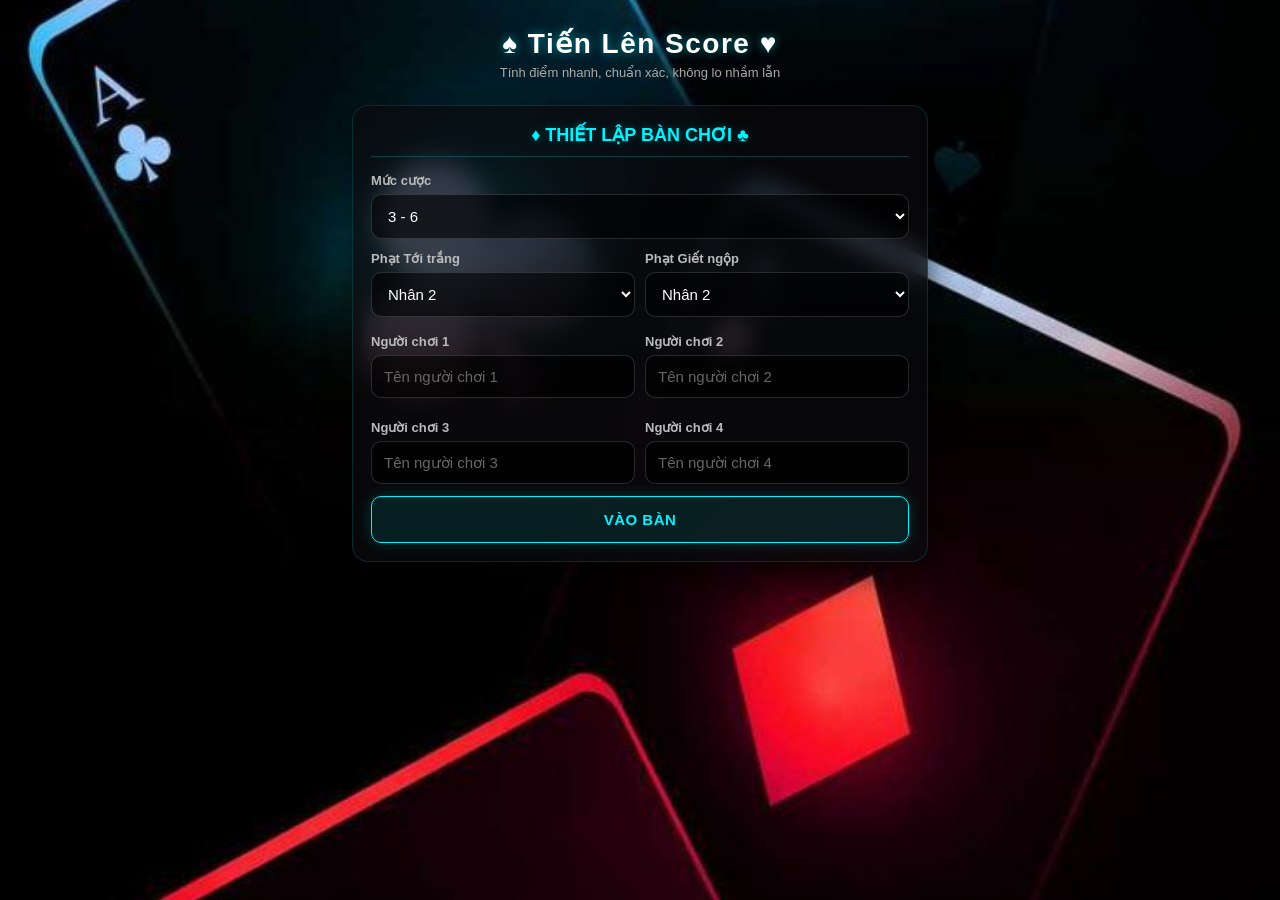
==== index.html @ 42136b69 "big update" ====
<!DOCTYPE html>
<html lang="vi">
<head>
    <meta charset="UTF-8">
    <meta name="viewport" content="width=device-width, initial-scale=1.0">
    <title>Tiến Lên Score</title>
    <link rel="stylesheet" href="style.css">
</head>
<body>

<main class="app">
    <header class="header">
        <h1>♠️ Tiến Lên Score ♥️</h1>
        <p>Tính điểm nhanh, chuẩn xác, không lo nhầm lẫn</p>
    </header>

    <section class="card" id="setupSection">
        <h2 class="card-title">♦️ Thiết lập bàn chơi ♣️</h2>

        <div class="form-group">
            <label>Mức cược</label>
            <select id="betSelect">
                <option value="3-6">3 - 6</option>
                <option value="4-8">4 - 8</option>
                <option value="5-10">5 - 10</option>
                <option value="10-20">10 - 20</option>
                <option value="20-40">20 - 40</option>
                <option value="custom">Tùy chỉnh</option>
            </select>
        </div>

        <div id="customBetBox" class="custom-bet-box hidden">
            <div class="form-group">
                <label>Điểm thấp</label>
                <input type="number" id="lowBetInput" placeholder="Ví dụ: 5">
            </div>
            <div class="form-group">
                <label>Điểm cao</label>
                <input type="number" id="highBetInput" placeholder="Ví dụ: 10">
            </div>
        </div>

        <div class="input-grid">
            <div class="form-group">
                <label>Phạt Tới trắng</label>
                <select id="toiTrangMultiplierSelect">
                    <option value="1">Nhân 1</option>
                    <option value="2" selected>Nhân 2</option>
                </select>
            </div>
            <div class="form-group">
                <label>Phạt Giết ngộp</label>
                <select id="gietMultiplierSelect">
                    <option value="1">Nhân 1</option>
                    <option value="2" selected>Nhân 2</option>
                </select>
            </div>
        </div>

        <div class="player-inputs">
            <div class="form-group">
                <label>Người chơi 1</label>
                <input type="text" id="player1" placeholder="Tên người chơi 1">
            </div>
            <div class="form-group">
                <label>Người chơi 2</label>
                <input type="text" id="player2" placeholder="Tên người chơi 2">
            </div>
            <div class="form-group">
                <label>Người chơi 3</label>
                <input type="text" id="player3" placeholder="Tên người chơi 3">
            </div>
            <div class="form-group">
                <label>Người chơi 4</label>
                <input type="text" id="player4" placeholder="Tên người chơi 4">
            </div>
        </div>

        <button id="startBtn" class="btn main-btn">Vào Bàn</button>
    </section>

    <section class="card hidden" id="scoreSection">
        <div class="score-title">
            <h2 class="card-title">Bảng Tổng Điểm</h2>
            <span id="currentBetText" class="bet-badge"></span>
        </div>

        <div id="scoreBoard" class="score-board"></div>
        
        <div class="total-score">
            Quỹ bàn (Check lỗi): <span id="totalScoreText">0</span>
        </div>

        <details class="extra-box">
            <summary>⚙️ Điều chỉnh điểm thủ công</summary>
            <div class="extra-content input-grid" style="align-items: end;">
                <div class="form-group">
                    <label>Người chơi</label>
                    <select id="manualPlayerSelect"></select>
                </div>
                <div class="form-group">
                    <label>Số điểm (vd: 5 hoặc -5)</label>
                    <input type="number" id="manualPointInput" placeholder="Nhập điểm">
                </div>
                <button id="manualAdjustBtn" class="btn warning-btn">Cập nhật</button>
            </div>
        </details>
    </section>

    <section class="card hidden" id="gameSection">
        <h2 class="card-title">Bàn hiện tại</h2>
        <p class="hint">Chọn kết quả cho từng người chơi:</p>

        <div id="rankArea" class="rank-area"></div>

        <details class="extra-box">
            <summary>🔥 Tùy chọn chặt chém</summary>

            <details class="mini-box">
                <summary>🗡️ Chặt heo</summary>
                <div class="extra-content">
                    <div class="form-group">
                        <label>Người chặt</label>
                        <select id="cutterSelect"></select>
                    </div>
                    <div class="form-group">
                        <label>Người bị chặt</label>
                        <select id="victimSelect"></select>
                    </div>
                    <div class="form-group">
                        <label>Loại heo bị chặt</label>
                        <select id="pigTypeSelect">
                            <option value="black">Heo đen</option>
                            <option value="red">Heo đỏ</option>
                        </select>
                    </div>
                    <button id="addPigBtn" class="btn action-btn">Thêm chặt heo</button>
                    <div id="pigList" class="action-list"></div>
                </div>
            </details>

            <details class="mini-box">
                <summary>💩 Thúi heo (chết ngộp)</summary>
                <div class="extra-content">
                    <div class="input-grid">
                        <div class="form-group">
                            <label>Người ăn tiền</label>
                            <select id="rottenWinnerSelect"></select>
                        </div>
                        <div class="form-group">
                            <label>Người thúi</label>
                            <select id="rottenVictimSelect"></select>
                        </div>
                    </div>
                    <div class="input-grid">
                        <div class="form-group">
                            <label>Heo đen</label>
                            <input type="number" id="rottenBlackInput" min="0" value="0">
                        </div>
                        <div class="form-group">
                            <label>Heo đỏ</label>
                            <input type="number" id="rottenRedInput" min="0" value="0">
                        </div>
                        <div class="form-group">
                            <label>3 đôi thông</label>
                            <input type="number" id="rottenTriplePairInput" min="0" value="0">
                        </div>
                    </div>
                    <button id="addRottenPigBtn" class="btn action-btn">Thêm thúi heo</button>
                    <div id="rottenPigList" class="action-list"></div>
                </div>
            </details>

            <details class="mini-box">
                <summary>⚡ Chặt chồng</summary>
                <div class="extra-content">
                    <div class="form-group">
                        <label>Người chồng</label>
                        <select id="stackerSelect"></select>
                    </div>
                    <div class="form-group">
                        <label>Người bị chồng (nạn nhân cũ)</label>
                        <select id="stackVictimSelect"></select>
                    </div>
                    <div class="form-group">
                        <label>Bộ dùng để chồng</label>
                        <select id="stackAddSelect">
                            <option value="triplePair">3 đôi thông</option>
                            <option value="fourKind">Tứ quý</option>
                        </select>
                    </div>
                    <button id="addStackBtn" class="btn action-btn">Thêm chặt chồng</button>
                    <div id="stackList" class="action-list"></div>
                </div>
            </details>
        </details>

        <div class="main-actions">
            <button id="calculateBtn" class="btn main-btn">✅ Chốt Bàn Này</button>
            <button id="clearRoundBtn" class="btn light-btn">🔄 Xóa làm lại</button>
        </div>

        <div id="messageBox" class="message-box"></div>
    </section>

    <section class="card hidden" id="historySection">
        <h2 class="card-title">📜 Lịch sử các ván</h2>
        <div id="historyList"></div>
    </section>

    <button id="resetBtn" class="btn danger-btn hidden">⚠️ Kết thúc ván - Chơi lại từ đầu</button>
</main>

<script src="script.js"></script>
</body>
</html>
---- style.css ----
/* ========================================================
   THEME: NEON CASINO (DARK MODE + GLASSMORPHISM)
   ======================================================== */

* {
    margin: 0;
    padding: 0;
    box-sizing: border-box;
}

body {
    font-family: 'Segoe UI', Tahoma, Geneva, Verdana, sans-serif;
    /* Ảnh nền được đặt trong thư mục images */
    background-image: url('images/background.jpg');
    background-size: cover;
    background-position: center;
    background-attachment: fixed;
    background-color: #050505; /* Màu nền dự phòng */
    color: #e0e0e0; /* Chữ xám sáng để dịu mắt trên nền đen */
    padding-bottom: 40px;
    min-height: 100vh;
}

.app {
    max-width: 600px; /* Tối ưu cho kích thước điện thoại */
    margin: 0 auto;
    padding: 12px;
}

/* --- HEADER --- */
.header {
    text-align: center;
    color: #fff;
    padding: 15px 10px 25px 10px;
    text-shadow: 0 0 10px rgba(0, 243, 255, 0.5); /* Sáng bóng viền chữ */
}

.header h1 {
    font-size: 28px;
    font-weight: 900;
    letter-spacing: 1.5px;
    margin-bottom: 5px;
    color: #ffffff;
}

.header p {
    font-size: 13px;
    color: #aaa;
    text-shadow: none;
}

/* --- GLASSMORPHISM CARDS (Các khối giao diện) --- */
.card, .score-card {
    background: rgba(10, 10, 12, 0.75); /* Đen bán trong suốt */
    backdrop-filter: blur(12px); /* Hiệu ứng kính mờ che ảnh nền */
    -webkit-backdrop-filter: blur(12px); /* Hỗ trợ Safari (iOS) */
    border: 1px solid rgba(0, 243, 255, 0.15); /* Viền mỏng màu neon xanh */
    border-radius: 16px;
    padding: 18px;
    margin-bottom: 16px;
    box-shadow: 0 10px 30px rgba(0, 0, 0, 0.7);
}

.card-title {
    font-size: 18px;
    color: #00f3ff; /* Màu Neon Xanh */
    margin-bottom: 16px;
    font-weight: 800;
    text-transform: uppercase;
    text-align: center;
    border-bottom: 1px solid rgba(0, 243, 255, 0.2);
    padding-bottom: 10px;
    text-shadow: 0 0 8px rgba(0, 243, 255, 0.3);
}

.hidden {
    display: none !important;
}

/* --- FORM TÙY CHỈNH CHUẨN DARK MODE --- */
.form-group {
    display: flex;
    flex-direction: column;
    gap: 6px;
    margin-bottom: 12px;
    width: 100%;
}

label {
    font-size: 13px;
    font-weight: 700;
    color: #bbb;
}

input, select {
    width: 100%;
    padding: 12px;
    border: 1px solid rgba(255, 255, 255, 0.15);
    border-radius: 10px;
    font-size: 15px;
    background: rgba(0, 0, 0, 0.6); /* Ô nhập liệu màu đen trong */
    color: #fff;
    outline: none;
    transition: all 0.3s ease;
}

/* Hỗ trợ màu nền cho các tùy chọn trong select (Drop-down menu) */
option {
    background-color: #111;
    color: #fff;
}

input:focus, select:focus {
    border-color: #00f3ff;
    background: rgba(0, 0, 0, 0.8);
    box-shadow: 0 0 10px rgba(0, 243, 255, 0.3);
}

input::placeholder {
    color: #666;
}

.input-grid {
    display: grid;
    gap: 10px;
    grid-template-columns: 1fr 1fr;
}

.player-inputs {
    display: grid;
    gap: 10px;
    margin-top: 5px;
}

/* --- HỆ THỐNG NÚT BẤM (BUTTONS) --- */
.btn {
    width: 100%;
    border: none;
    border-radius: 10px;
    padding: 14px;
    font-size: 15px;
    font-weight: 800;
    cursor: pointer;
    transition: all 0.2s;
    text-transform: uppercase;
    letter-spacing: 0.5px;
}

.btn:active {
    transform: scale(0.96);
}

/* Nút chính (Bắt đầu, Tính điểm) - Neon Xanh */
.main-btn {
    background: rgba(0, 243, 255, 0.1);
    color: #00f3ff;
    border: 1px solid #00f3ff;
    box-shadow: 0 0 15px rgba(0, 243, 255, 0.2);
}

.main-btn:active {
    background: #00f3ff;
    color: #000;
}

/* Nút tùy chọn thêm - Xanh dương đậm */
.action-btn {
    background: rgba(13, 110, 253, 0.2);
    color: #66b2ff;
    border: 1px solid #0d6efd;
    padding: 12px;
    margin-top: 5px;
    font-size: 14px;
}

/* Nút xóa bàn - Xám nhạt */
.light-btn {
    background: rgba(255, 255, 255, 0.05);
    color: #ccc;
    border: 1px solid rgba(255, 255, 255, 0.2);
}

/* Nút tùy chỉnh - Vàng */
.warning-btn {
    background: rgba(255, 193, 7, 0.1);
    color: #ffc107;
    border: 1px solid #ffc107;
    padding: 12px;
}

/* Nút xóa/chơi lại - Neon Đỏ */
.danger-btn {
    background: rgba(255, 0, 60, 0.1);
    color: #ff003c;
    border: 1px solid #ff003c;
    margin-top: 10px;
    box-shadow: 0 0 15px rgba(255, 0, 60, 0.2);
}

/* --- BẢNG ĐIỂM (SCOREBOARD) --- */
.score-title {
    display: flex;
    justify-content: space-between;
    align-items: center;
    margin-bottom: 16px;
}

.score-title .card-title {
    border: none;
    margin: 0;
    padding: 0;
}

.bet-badge {
    background: rgba(255, 193, 7, 0.15);
    color: #ffd700;
    border: 1px solid #ffd700;
    font-weight: 800;
    padding: 6px 12px;
    border-radius: 20px;
    font-size: 12px;
}

.score-board {
    display: grid;
    grid-template-columns: repeat(2, 1fr);
    gap: 12px;
}

.player-score {
    background: rgba(0, 0, 0, 0.5);
    border-radius: 12px;
    padding: 16px 10px;
    text-align: center;
    border: 1px solid rgba(255, 255, 255, 0.05);
}

.player-score .name {
    font-weight: 700;
    font-size: 14px;
    margin-bottom: 8px;
    color: #aaa;
}

.player-score .point {
    font-size: 28px;
    font-weight: 900;
    text-shadow: 0 0 10px currentColor; /* Viền sáng cùng màu chữ */
}

/* Hiệu ứng màu điểm Neon */
.text-win { color: #00f3ff; } /* Dương: Neon Xanh */
.text-lose { color: #ff003c; } /* Âm: Neon Đỏ */
.text-neutral { color: #888; }

.total-score {
    text-align: center;
    font-size: 12px;
    font-weight: bold;
    color: #666;
    margin-top: 16px;
    padding-top: 10px;
    border-top: 1px dashed rgba(255, 255, 255, 0.1);
}

/* --- KHU VỰC CHỌN THỨ HẠNG --- */
.hint {
    color: #888;
    font-size: 13px;
    text-align: center;
    margin-bottom: 16px;
}

.rank-area {
    display: grid;
    gap: 12px;
}

.player-card {
    background: rgba(0, 0, 0, 0.4);
    border-radius: 12px;
    padding: 12px;
    border: 1px solid rgba(255, 255, 255, 0.1);
}

.player-name {
    font-weight: 800;
    font-size: 15px;
    margin-bottom: 10px;
    color: #fff;
    text-align: center;
}

/* Đổi lại thành 2 cột cho các nút hạng */
.rank-buttons {
    display: grid;
    grid-template-columns: repeat(2, 1fr); 
    gap: 8px;
}

.rank-btn {
    background: rgba(255, 255, 255, 0.03);
    border: 1px solid rgba(255, 255, 255, 0.1);
    color: #999;
    border-radius: 8px;
    padding: 10px 4px;
    font-size: 13px;
    font-weight: 700;
    cursor: pointer;
    transition: all 0.2s ease;
}

/* Nút Tới trắng choán hết 2 cột nhìn sẽ cân đối hơn */
.toi-trang-btn {
    grid-column: span 2;
    border-color: rgba(255, 193, 7, 0.3);
    color: rgba(255, 193, 7, 0.6);
}

/* Style cho từng nút chọn hạng lúc chưa bấm */
.rank-btn {
    background: rgba(255, 255, 255, 0.03);
    border: 1px solid rgba(255, 255, 255, 0.1);
    color: #999;
    border-radius: 8px;
    padding: 12px 4px;
    font-size: 13px;
    font-weight: 700;
    cursor: pointer;
    transition: all 0.2s ease;
}

/* Nhất, Nhì, Ba, Bét (Neon Xanh) */
.rank-btn.active {
    background: rgba(0, 243, 255, 0.15);
    color: #00f3ff;
    border-color: #00f3ff;
    box-shadow: 0 0 10px rgba(0, 243, 255, 0.4);
}

/* Bị Giết (Neon Đỏ) */
.bi-giet-btn.active {
    background: rgba(255, 0, 60, 0.15);
    color: #ff003c;
    border-color: #ff003c;
    box-shadow: 0 0 10px rgba(255, 0, 60, 0.4);
}

/* Hòa (Xám) */
.hoa-btn.active {
    background: rgba(255, 255, 255, 0.15);
    color: #fff;
    border-color: #fff;
}

/* Tới trắng (Vàng) */
.toi-trang-btn {
    grid-column: span 3;
    border-color: rgba(255, 193, 7, 0.3);
    color: rgba(255, 193, 7, 0.6);
}
.toi-trang-btn.active-gold {
    background: rgba(255, 193, 7, 0.15);
    color: #ffd700;
    border-color: #ffd700;
    box-shadow: 0 0 10px rgba(255, 193, 7, 0.4);
}

/* --- TÙY CHỌN CỘNG THÊM (CHẶT CHÉM) --- */
.extra-box {
    margin-top: 20px;
    border: 1px solid rgba(255, 255, 255, 0.1);
    border-radius: 12px;
    overflow: hidden;
}

.extra-box > summary {
    background: rgba(0, 0, 0, 0.6);
    padding: 14px;
    font-weight: 800;
    color: #00f3ff;
    cursor: pointer;
    list-style: none;
    user-select: none;
    font-size: 14px;
}
.extra-box > summary::after { content: " ▼"; float: right; font-size: 12px; color: #fff;}
.extra-box[open] > summary::after { content: " ▲"; }

.mini-box {
    border-top: 1px solid rgba(255, 255, 255, 0.05);
    background: rgba(0, 0, 0, 0.3);
}
.mini-box summary {
    padding: 14px;
    font-weight: 700;
    cursor: pointer;
    list-style: none;
    color: #ddd;
    font-size: 14px;
}
.mini-box summary::after { content: " +"; float: right; color: #888; }
.mini-box[open] summary::after { content: " -"; }

.extra-content {
    padding: 10px 14px 14px 14px;
    background: rgba(0, 0, 0, 0.2);
}

.action-list { margin-top: 12px; }
.action-empty { color: #666; font-size: 13px; font-style: italic; }
.action-item {
    background: rgba(255, 255, 255, 0.05);
    border: 1px solid rgba(255, 255, 255, 0.1);
    border-radius: 8px;
    padding: 12px;
    font-size: 13px;
    margin-bottom: 8px;
    display: flex;
    justify-content: space-between;
    align-items: center;
    color: #ccc;
}
.action-item strong {
    color: #fff;
}

.remove-btn {
    border: none;
    background: rgba(255, 0, 60, 0.2);
    color: #ff003c;
    border: 1px solid #ff003c;
    padding: 6px 12px;
    border-radius: 6px;
    cursor: pointer;
    font-size: 12px;
    font-weight: bold;
}

.main-actions {
    display: grid;
    gap: 12px;
    margin-top: 20px;
}

/* --- MESSAGES (THÔNG BÁO) --- */
.message-box {
    display: none;
    padding: 12px;
    border-radius: 8px;
    margin-top: 16px;
    font-size: 13px;
    font-weight: bold;
    text-align: center;
}
.message-success { display: block; background: rgba(0, 243, 255, 0.15); color: #00f3ff; border: 1px solid #00f3ff; }
.message-error { display: block; background: rgba(255, 0, 60, 0.15); color: #ff003c; border: 1px solid #ff003c; }
.message-warning { display: block; background: rgba(255, 193, 7, 0.15); color: #ffd700; border: 1px solid #ffd700; }

/* --- LỊCH SỬ THIẾT KẾ ĐẬM CHẤT NEON --- */
.history-item {
    background: rgba(0, 0, 0, 0.5);
    border: 1px solid rgba(0, 243, 255, 0.15);
    border-radius: 12px;
    padding: 14px;
    margin-bottom: 12px;
}

.history-header {
    display: flex;
    justify-content: space-between;
    font-weight: 800;
    margin-bottom: 10px;
    padding-bottom: 8px;
    border-bottom: 1px dashed rgba(255, 255, 255, 0.1);
    color: #00f3ff; /* Tiêu đề màu neon xanh */
}

.history-detail {
    font-size: 13px;
    color: #aaa;
    margin-bottom: 10px;
}

.history-scores {
    display: grid;
    gap: 6px;
}

.history-score-row {
    display: flex;
    justify-content: space-between;
    font-size: 14px;
    padding: 6px 10px;
    background: rgba(255, 255, 255, 0.03);
    border-radius: 6px;
}

.history-score-row span { font-weight: 600; color: #ddd; }
.history-score-row strong { font-weight: 800; text-shadow: 0 0 8px currentColor;}

/* Responsive cho màn hình nhỉnh hơn (Tablet dọc) */
@media (min-width: 500px) {
    .input-grid, .player-inputs, .main-actions {
        grid-template-columns: repeat(2, 1fr);
    }
}
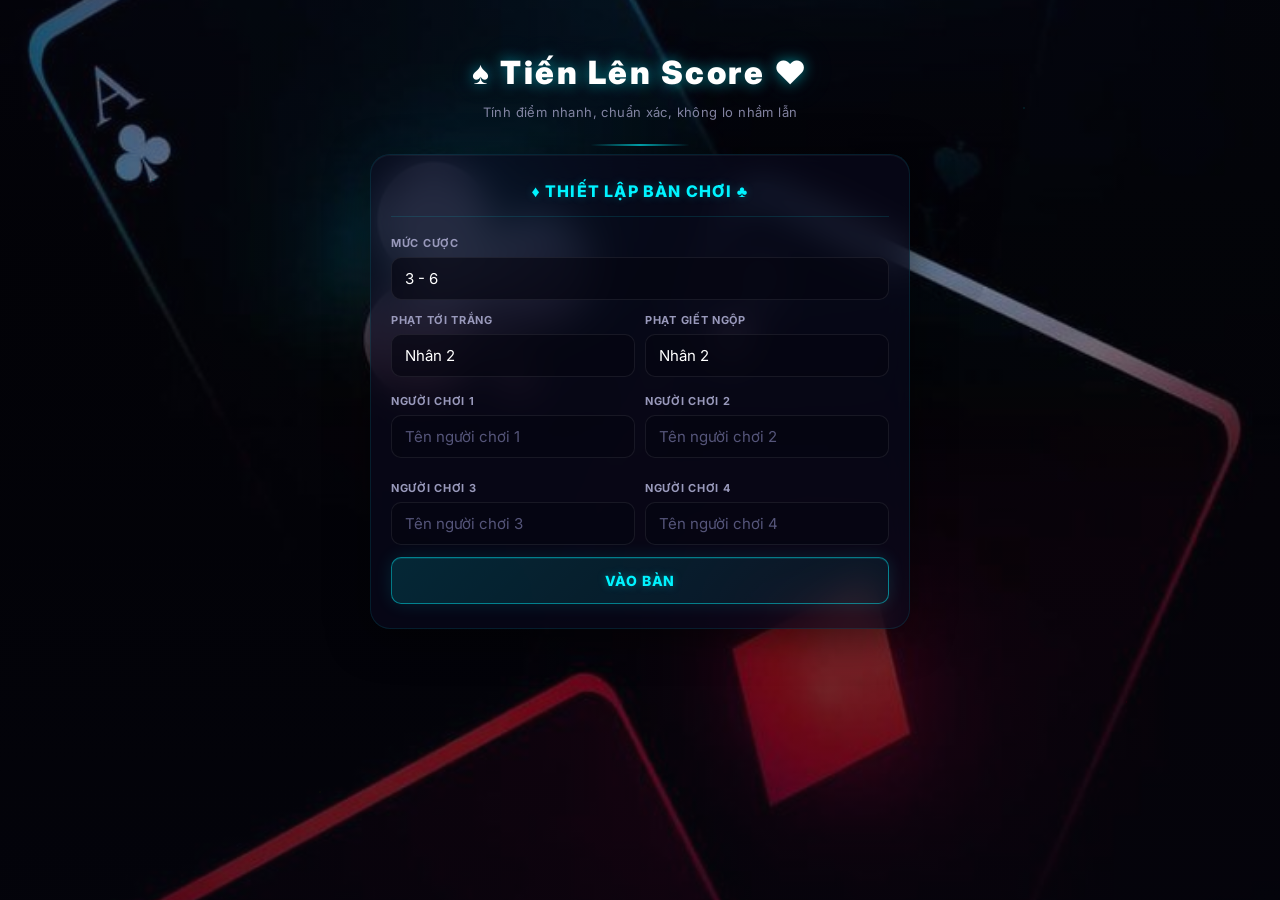
==== commit 3c8baaaa: "update" ====
--- a/index.html
+++ b/index.html
@@ -2,21 +2,25 @@
 <html lang="vi">
 <head>
     <meta charset="UTF-8">
-    <meta name="viewport" content="width=device-width, initial-scale=1.0">
-    <title>Tiến Lên Score</title>
+    <meta name="viewport" content="width=device-width, initial-scale=1.0, maximum-scale=1.0, user-scalable=no">
+    <meta name="description" content="Tiến Lên Score — Ứng dụng tính điểm Tiến Lên miền Nam nhanh, chính xác. Giao diện Cyberpunk Casino đẹp mắt.">
+    <meta name="theme-color" content="#050510">
+    <meta name="apple-mobile-web-app-status-bar-style" content="black-translucent">
+    <title>♠ Tiến Lên Score — Cyberpunk Casino</title>
+    <!-- Google Fonts: Inter -->
+    <link rel="preconnect" href="https://fonts.googleapis.com">
+    <link rel="preconnect" href="https://fonts.gstatic.com" crossorigin>
+    <link href="https://fonts.googleapis.com/css2?family=Inter:wght@400;600;700;800;900&display=swap" rel="stylesheet">
     <link rel="stylesheet" href="style.css">
 </head>
 <body>
-
 <main class="app">
     <header class="header">
         <h1>♠️ Tiến Lên Score ♥️</h1>
         <p>Tính điểm nhanh, chuẩn xác, không lo nhầm lẫn</p>
     </header>
-
     <section class="card" id="setupSection">
         <h2 class="card-title">♦️ Thiết lập bàn chơi ♣️</h2>
-
         <div class="form-group">
             <label>Mức cược</label>
             <select id="betSelect">
@@ -28,7 +32,6 @@
                 <option value="custom">Tùy chỉnh</option>
             </select>
         </div>
-
         <div id="customBetBox" class="custom-bet-box hidden">
             <div class="form-group">
                 <label>Điểm thấp</label>
@@ -39,7 +42,6 @@
                 <input type="number" id="highBetInput" placeholder="Ví dụ: 10">
             </div>
         </div>
-
         <div class="input-grid">
             <div class="form-group">
                 <label>Phạt Tới trắng</label>
@@ -56,7 +58,6 @@
                 </select>
             </div>
         </div>
-
         <div class="player-inputs">
             <div class="form-group">
                 <label>Người chơi 1</label>
@@ -75,22 +76,18 @@
                 <input type="text" id="player4" placeholder="Tên người chơi 4">
             </div>
         </div>
-
         <button id="startBtn" class="btn main-btn">Vào Bàn</button>
     </section>
-
     <section class="card hidden" id="scoreSection">
         <div class="score-title">
             <h2 class="card-title">Bảng Tổng Điểm</h2>
             <span id="currentBetText" class="bet-badge"></span>
         </div>
-
         <div id="scoreBoard" class="score-board"></div>
         
         <div class="total-score">
             Quỹ bàn (Check lỗi): <span id="totalScoreText">0</span>
         </div>
-
         <details class="extra-box">
             <summary>⚙️ Điều chỉnh điểm thủ công</summary>
             <div class="extra-content input-grid" style="align-items: end;">
@@ -106,16 +103,12 @@
             </div>
         </details>
     </section>
-
     <section class="card hidden" id="gameSection">
         <h2 class="card-title">Bàn hiện tại</h2>
         <p class="hint">Chọn kết quả cho từng người chơi:</p>
-
         <div id="rankArea" class="rank-area"></div>
-
         <details class="extra-box">
             <summary>🔥 Tùy chọn chặt chém</summary>
-
             <details class="mini-box">
                 <summary>🗡️ Chặt heo</summary>
                 <div class="extra-content">
@@ -138,7 +131,6 @@
                     <div id="pigList" class="action-list"></div>
                 </div>
             </details>
-
             <details class="mini-box">
                 <summary>💩 Thúi heo (chết ngộp)</summary>
                 <div class="extra-content">
@@ -170,7 +162,6 @@
                     <div id="rottenPigList" class="action-list"></div>
                 </div>
             </details>
-
             <details class="mini-box">
                 <summary>⚡ Chặt chồng</summary>
                 <div class="extra-content">
@@ -194,23 +185,18 @@
                 </div>
             </details>
         </details>
-
         <div class="main-actions">
             <button id="calculateBtn" class="btn main-btn">✅ Chốt Bàn Này</button>
             <button id="clearRoundBtn" class="btn light-btn">🔄 Xóa làm lại</button>
         </div>
-
         <div id="messageBox" class="message-box"></div>
     </section>
-
     <section class="card hidden" id="historySection">
         <h2 class="card-title">📜 Lịch sử các ván</h2>
         <div id="historyList"></div>
     </section>
-
     <button id="resetBtn" class="btn danger-btn hidden">⚠️ Kết thúc ván - Chơi lại từ đầu</button>
 </main>
-
 <script src="script.js"></script>
 </body>
 </html>
--- a/style.css
+++ b/style.css
@@ -1,123 +1,262 @@
 /* ========================================================
-   THEME: NEON CASINO (DARK MODE + GLASSMORPHISM)
+   THEME: CYBERPUNK CASINO — GLASSMORPHISM + NEON
+   Color Palette:
+     Primary (Neon Cyan):  #00f3ff
+     Danger  (Neon Red):   #ff003c
+     Special (Neon Gold):  #ffd700
    ======================================================== */
 
-* {
+/* --- CSS Custom Properties --- */
+:root {
+    --cyan:        #00f3ff;
+    --cyan-rgb:    0, 243, 255;
+    --red:         #ff003c;
+    --red-rgb:     255, 0, 60;
+    --gold:        #ffd700;
+    --gold-rgb:    255, 215, 0;
+    --blue:        #0d6efd;
+    --blue-rgb:    13, 110, 253;
+    --bg-dark:     #050510;
+    --bg-card:     rgba(10, 10, 28, 0.68);
+    --bg-input:    rgba(5, 5, 18, 0.65);
+    --border-glass: rgba(0, 243, 255, 0.10);
+    --text-primary: #e8e8f0;
+    --text-muted:   #9999bb;
+    --text-dim:     #55557a;
+    --radius-lg:   20px;
+    --radius-md:   14px;
+    --radius-sm:   10px;
+    --radius-pill: 50px;
+    --blur:        18px;
+    --transition:  0.28s cubic-bezier(0.4, 0, 0.2, 1);
+    --shadow-card: 0 8px 40px rgba(0, 0, 0, 0.5),
+                   inset 0 1px 0 rgba(255, 255, 255, 0.04);
+}
+
+/* --- Reset & Base --- */
+*, *::before, *::after {
     margin: 0;
     padding: 0;
     box-sizing: border-box;
 }
 
+html {
+    scroll-behavior: smooth;
+    -webkit-tap-highlight-color: transparent;
+}
+
 body {
-    font-family: 'Segoe UI', Tahoma, Geneva, Verdana, sans-serif;
-    /* Ảnh nền được đặt trong thư mục images */
+    font-family: 'Inter', 'Segoe UI', Roboto, -apple-system, sans-serif;
+    background-color: var(--bg-dark);
+    color: var(--text-primary);
+    min-height: 100vh;
+    min-height: 100dvh;
+    line-height: 1.55;
+    overflow-x: hidden;
+    position: relative;
+}
+
+/* --- Background Layer: hiển thị đầy đủ trên mobile --- */
+body::before {
+    content: '';
+    position: fixed;
+    inset: 0;
     background-image: url('images/background.jpg');
-    background-size: cover;
-    background-position: center;
-    background-attachment: fixed;
-    background-color: #050505; /* Màu nền dự phòng */
-    color: #e0e0e0; /* Chữ xám sáng để dịu mắt trên nền đen */
-    padding-bottom: 40px;
-    min-height: 100vh;
-}
-
+    background-size: contain;
+    background-position: center center;
+    background-repeat: no-repeat;
+    background-color: var(--bg-dark);
+    z-index: 0;
+}
+
+/* --- Overlay phủ mờ (tối nhẹ, KHÔNG blur) --- */
+body::after {
+    content: '';
+    position: fixed;
+    inset: 0;
+    background: linear-gradient(
+        180deg,
+        rgba(5, 5, 16, 0.60) 0%,
+        rgba(5, 5, 16, 0.45) 30%,
+        rgba(5, 5, 16, 0.50) 60%,
+        rgba(5, 5, 16, 0.65) 100%
+    );
+    z-index: 0;
+    pointer-events: none;
+}
+
+/* --- Ambient floating particles (pure CSS) --- */
+.app::before {
+    content: '';
+    position: fixed;
+    inset: 0;
+    background-image:
+        radial-gradient(1.5px 1.5px at 12% 20%, rgba(var(--cyan-rgb), 0.22), transparent),
+        radial-gradient(1px 1px at 50% 55%, rgba(var(--gold-rgb), 0.15), transparent),
+        radial-gradient(1.5px 1.5px at 80% 12%, rgba(var(--cyan-rgb), 0.18), transparent),
+        radial-gradient(1px 1px at 88% 78%, rgba(var(--red-rgb), 0.12), transparent),
+        radial-gradient(1px 1px at 25% 88%, rgba(var(--gold-rgb), 0.10), transparent),
+        radial-gradient(1.5px 1.5px at 65% 38%, rgba(var(--cyan-rgb), 0.12), transparent);
+    z-index: 0;
+    pointer-events: none;
+    animation: particleDrift 25s ease-in-out infinite alternate;
+}
+
+@keyframes particleDrift {
+    0%   { transform: translate(0, 0) scale(1); }
+    50%  { transform: translate(-6px, 10px) scale(1.03); }
+    100% { transform: translate(4px, -5px) scale(0.98); }
+}
+
+/* --- Main App Container --- */
 .app {
-    max-width: 600px; /* Tối ưu cho kích thước điện thoại */
+    position: relative;
+    z-index: 1;
+    max-width: 520px;
     margin: 0 auto;
-    padding: 12px;
+    padding: 12px 14px 80px;
 }
 
 /* --- HEADER --- */
 .header {
     text-align: center;
-    color: #fff;
-    padding: 15px 10px 25px 10px;
-    text-shadow: 0 0 10px rgba(0, 243, 255, 0.5); /* Sáng bóng viền chữ */
+    padding: 28px 16px 24px;
+    position: relative;
+    margin-bottom: 8px;
+}
+
+.header::after {
+    content: '';
+    position: absolute;
+    bottom: 0;
+    left: 50%;
+    transform: translateX(-50%);
+    width: 100px;
+    height: 2px;
+    background: linear-gradient(90deg, transparent, var(--cyan), transparent);
+    border-radius: 2px;
+    opacity: 0.7;
 }
 
 .header h1 {
-    font-size: 28px;
+    font-size: clamp(22px, 6vw, 30px);
     font-weight: 900;
     letter-spacing: 1.5px;
-    margin-bottom: 5px;
-    color: #ffffff;
+    color: #fff;
+    text-shadow:
+        0 0 14px rgba(var(--cyan-rgb), 0.5),
+        0 0 40px rgba(var(--cyan-rgb), 0.15);
+    animation: titlePulse 3.5s ease-in-out infinite;
+    line-height: 1.3;
+}
+
+@keyframes titlePulse {
+    0%, 100% { text-shadow: 0 0 14px rgba(var(--cyan-rgb), 0.5), 0 0 40px rgba(var(--cyan-rgb), 0.15); }
+    50%      { text-shadow: 0 0 20px rgba(var(--cyan-rgb), 0.7), 0 0 55px rgba(var(--cyan-rgb), 0.3); }
 }
 
 .header p {
-    font-size: 13px;
-    color: #aaa;
-    text-shadow: none;
-}
-
-/* --- GLASSMORPHISM CARDS (Các khối giao diện) --- */
+    font-size: clamp(11px, 3vw, 13px);
+    color: var(--text-muted);
+    margin-top: 8px;
+    letter-spacing: 0.4px;
+    opacity: 0.85;
+}
+
+/* --- GLASSMORPHISM CARDS --- */
 .card, .score-card {
-    background: rgba(10, 10, 12, 0.75); /* Đen bán trong suốt */
-    backdrop-filter: blur(12px); /* Hiệu ứng kính mờ che ảnh nền */
-    -webkit-backdrop-filter: blur(12px); /* Hỗ trợ Safari (iOS) */
-    border: 1px solid rgba(0, 243, 255, 0.15); /* Viền mỏng màu neon xanh */
-    border-radius: 16px;
-    padding: 18px;
-    margin-bottom: 16px;
-    box-shadow: 0 10px 30px rgba(0, 0, 0, 0.7);
+    background: var(--bg-card);
+    backdrop-filter: blur(var(--blur));
+    -webkit-backdrop-filter: blur(var(--blur));
+    border: 1px solid var(--border-glass);
+    border-radius: var(--radius-lg);
+    padding: 20px 16px;
+    margin-bottom: 14px;
+    box-shadow: var(--shadow-card);
+    transition: border-color var(--transition), box-shadow var(--transition);
+    animation: cardFadeIn 0.5s ease-out both;
+}
+
+@keyframes cardFadeIn {
+    from {
+        opacity: 0;
+        transform: translateY(14px);
+    }
+    to {
+        opacity: 1;
+        transform: translateY(0);
+    }
+}
+
+.card:hover {
+    border-color: rgba(var(--cyan-rgb), 0.18);
+    box-shadow:
+        0 8px 40px rgba(0, 0, 0, 0.5),
+        0 0 18px rgba(var(--cyan-rgb), 0.05),
+        inset 0 1px 0 rgba(255, 255, 255, 0.04);
 }
 
 .card-title {
-    font-size: 18px;
-    color: #00f3ff; /* Màu Neon Xanh */
-    margin-bottom: 16px;
+    font-size: clamp(14px, 3.8vw, 16px);
+    color: var(--cyan);
+    margin-bottom: 18px;
     font-weight: 800;
     text-transform: uppercase;
     text-align: center;
-    border-bottom: 1px solid rgba(0, 243, 255, 0.2);
-    padding-bottom: 10px;
-    text-shadow: 0 0 8px rgba(0, 243, 255, 0.3);
+    letter-spacing: 1.2px;
+    border-bottom: 1px solid rgba(var(--cyan-rgb), 0.12);
+    padding-bottom: 12px;
+    text-shadow: 0 0 8px rgba(var(--cyan-rgb), 0.25);
 }
 
 .hidden {
     display: none !important;
 }
 
-/* --- FORM TÙY CHỈNH CHUẨN DARK MODE --- */
+/* --- FORM CONTROLS --- */
 .form-group {
     display: flex;
     flex-direction: column;
-    gap: 6px;
+    gap: 5px;
     margin-bottom: 12px;
     width: 100%;
 }
 
 label {
-    font-size: 13px;
+    font-size: 11px;
     font-weight: 700;
-    color: #bbb;
+    color: var(--text-muted);
+    text-transform: uppercase;
+    letter-spacing: 0.7px;
 }
 
 input, select {
     width: 100%;
-    padding: 12px;
-    border: 1px solid rgba(255, 255, 255, 0.15);
-    border-radius: 10px;
+    padding: 11px 13px;
+    border: 1px solid rgba(255, 255, 255, 0.08);
+    border-radius: var(--radius-sm);
     font-size: 15px;
-    background: rgba(0, 0, 0, 0.6); /* Ô nhập liệu màu đen trong */
+    font-family: inherit;
+    background: var(--bg-input);
     color: #fff;
     outline: none;
-    transition: all 0.3s ease;
-}
-
-/* Hỗ trợ màu nền cho các tùy chọn trong select (Drop-down menu) */
+    transition: all var(--transition);
+    -webkit-appearance: none;
+}
+
 option {
-    background-color: #111;
+    background-color: #0a0a1a;
     color: #fff;
 }
 
 input:focus, select:focus {
-    border-color: #00f3ff;
-    background: rgba(0, 0, 0, 0.8);
-    box-shadow: 0 0 10px rgba(0, 243, 255, 0.3);
+    border-color: var(--cyan);
+    background: rgba(0, 0, 0, 0.65);
+    box-shadow: 0 0 0 3px rgba(var(--cyan-rgb), 0.10), 0 0 10px rgba(var(--cyan-rgb), 0.12);
 }
 
 input::placeholder {
-    color: #666;
+    color: var(--text-dim);
 }
 
 .input-grid {
@@ -129,379 +268,871 @@
 .player-inputs {
     display: grid;
     gap: 10px;
-    margin-top: 5px;
-}
-
-/* --- HỆ THỐNG NÚT BẤM (BUTTONS) --- */
+    grid-template-columns: 1fr 1fr;
+    margin-top: 4px;
+}
+
+/* --- BUTTON SYSTEM --- */
 .btn {
     width: 100%;
     border: none;
-    border-radius: 10px;
-    padding: 14px;
-    font-size: 15px;
+    border-radius: var(--radius-sm);
+    padding: 13px 16px;
+    font-size: 14px;
     font-weight: 800;
+    font-family: inherit;
     cursor: pointer;
-    transition: all 0.2s;
+    transition: all var(--transition);
     text-transform: uppercase;
-    letter-spacing: 0.5px;
+    letter-spacing: 0.8px;
+    position: relative;
+    overflow: hidden;
+}
+
+.btn::before {
+    content: '';
+    position: absolute;
+    inset: 0;
+    background: linear-gradient(135deg, rgba(255,255,255,0.07), transparent 50%);
+    opacity: 0;
+    transition: opacity var(--transition);
+}
+
+.btn:hover::before {
+    opacity: 1;
 }
 
 .btn:active {
     transform: scale(0.96);
 }
 
-/* Nút chính (Bắt đầu, Tính điểm) - Neon Xanh */
+/* Main Button — Neon Cyan */
 .main-btn {
-    background: rgba(0, 243, 255, 0.1);
-    color: #00f3ff;
-    border: 1px solid #00f3ff;
-    box-shadow: 0 0 15px rgba(0, 243, 255, 0.2);
+    background: linear-gradient(135deg, rgba(var(--cyan-rgb), 0.14), rgba(var(--cyan-rgb), 0.06));
+    color: var(--cyan);
+    border: 1px solid rgba(var(--cyan-rgb), 0.45);
+    box-shadow:
+        0 0 18px rgba(var(--cyan-rgb), 0.12),
+        inset 0 1px 0 rgba(var(--cyan-rgb), 0.12);
+    text-shadow: 0 0 8px rgba(var(--cyan-rgb), 0.35);
+}
+
+.main-btn:hover {
+    background: linear-gradient(135deg, rgba(var(--cyan-rgb), 0.22), rgba(var(--cyan-rgb), 0.10));
+    box-shadow:
+        0 0 28px rgba(var(--cyan-rgb), 0.22),
+        0 0 55px rgba(var(--cyan-rgb), 0.07),
+        inset 0 1px 0 rgba(var(--cyan-rgb), 0.18);
 }
 
 .main-btn:active {
-    background: #00f3ff;
+    background: var(--cyan);
     color: #000;
-}
-
-/* Nút tùy chọn thêm - Xanh dương đậm */
+    text-shadow: none;
+}
+
+/* Action Button — Blue */
 .action-btn {
-    background: rgba(13, 110, 253, 0.2);
+    background: linear-gradient(135deg, rgba(var(--blue-rgb), 0.15), rgba(var(--blue-rgb), 0.06));
     color: #66b2ff;
-    border: 1px solid #0d6efd;
-    padding: 12px;
+    border: 1px solid rgba(var(--blue-rgb), 0.35);
+    padding: 11px;
     margin-top: 5px;
-    font-size: 14px;
-}
-
-/* Nút xóa bàn - Xám nhạt */
+    font-size: 13px;
+}
+
+.action-btn:hover {
+    box-shadow: 0 0 16px rgba(var(--blue-rgb), 0.18);
+}
+
+/* Light Button — Ghost */
 .light-btn {
-    background: rgba(255, 255, 255, 0.05);
+    background: rgba(255, 255, 255, 0.04);
+    color: var(--text-muted);
+    border: 1px solid rgba(255, 255, 255, 0.10);
+}
+
+.light-btn:hover {
+    background: rgba(255, 255, 255, 0.07);
     color: #ccc;
-    border: 1px solid rgba(255, 255, 255, 0.2);
-}
-
-/* Nút tùy chỉnh - Vàng */
+}
+
+/* Warning Button — Gold */
 .warning-btn {
-    background: rgba(255, 193, 7, 0.1);
-    color: #ffc107;
-    border: 1px solid #ffc107;
-    padding: 12px;
-}
-
-/* Nút xóa/chơi lại - Neon Đỏ */
+    background: linear-gradient(135deg, rgba(var(--gold-rgb), 0.12), rgba(var(--gold-rgb), 0.04));
+    color: var(--gold);
+    border: 1px solid rgba(var(--gold-rgb), 0.35);
+    padding: 11px;
+    text-shadow: 0 0 6px rgba(var(--gold-rgb), 0.25);
+}
+
+.warning-btn:hover {
+    box-shadow: 0 0 16px rgba(var(--gold-rgb), 0.12);
+}
+
+/* Danger Button — Neon Red */
 .danger-btn {
-    background: rgba(255, 0, 60, 0.1);
-    color: #ff003c;
-    border: 1px solid #ff003c;
+    background: linear-gradient(135deg, rgba(var(--red-rgb), 0.12), rgba(var(--red-rgb), 0.04));
+    color: var(--red);
+    border: 1px solid rgba(var(--red-rgb), 0.35);
     margin-top: 10px;
-    box-shadow: 0 0 15px rgba(255, 0, 60, 0.2);
-}
-
-/* --- BẢNG ĐIỂM (SCOREBOARD) --- */
+    box-shadow: 0 0 16px rgba(var(--red-rgb), 0.08);
+    text-shadow: 0 0 8px rgba(var(--red-rgb), 0.25);
+}
+
+.danger-btn:hover {
+    background: linear-gradient(135deg, rgba(var(--red-rgb), 0.2), rgba(var(--red-rgb), 0.08));
+    box-shadow:
+        0 0 22px rgba(var(--red-rgb), 0.18),
+        0 0 45px rgba(var(--red-rgb), 0.05);
+}
+
+.danger-btn:active {
+    background: var(--red);
+    color: #fff;
+}
+
+/* --- SCOREBOARD --- */
 .score-title {
     display: flex;
     justify-content: space-between;
     align-items: center;
     margin-bottom: 16px;
+    flex-wrap: wrap;
+    gap: 8px;
 }
 
 .score-title .card-title {
     border: none;
     margin: 0;
     padding: 0;
+    flex: 1;
+    text-align: left;
 }
 
 .bet-badge {
-    background: rgba(255, 193, 7, 0.15);
-    color: #ffd700;
-    border: 1px solid #ffd700;
+    background: linear-gradient(135deg, rgba(var(--gold-rgb), 0.15), rgba(var(--gold-rgb), 0.06));
+    color: var(--gold);
+    border: 1px solid rgba(var(--gold-rgb), 0.35);
     font-weight: 800;
-    padding: 6px 12px;
-    border-radius: 20px;
-    font-size: 12px;
+    padding: 5px 12px;
+    border-radius: var(--radius-pill);
+    font-size: 11px;
+    letter-spacing: 0.4px;
+    text-shadow: 0 0 5px rgba(var(--gold-rgb), 0.25);
+    white-space: nowrap;
+    animation: badgePulse 2.5s ease-in-out infinite;
+}
+
+@keyframes badgePulse {
+    0%, 100% { box-shadow: 0 0 8px rgba(var(--gold-rgb), 0.08); }
+    50%      { box-shadow: 0 0 14px rgba(var(--gold-rgb), 0.22); }
 }
 
 .score-board {
     display: grid;
     grid-template-columns: repeat(2, 1fr);
-    gap: 12px;
+    gap: 10px;
 }
 
 .player-score {
-    background: rgba(0, 0, 0, 0.5);
-    border-radius: 12px;
-    padding: 16px 10px;
+    background: rgba(5, 5, 18, 0.55);
+    border-radius: var(--radius-md);
+    padding: 14px 10px;
     text-align: center;
-    border: 1px solid rgba(255, 255, 255, 0.05);
+    border: 1px solid rgba(255, 255, 255, 0.06);
+    transition: all var(--transition);
+    position: relative;
+    overflow: hidden;
+}
+
+.player-score::before {
+    content: '';
+    position: absolute;
+    top: 0;
+    left: 0;
+    right: 0;
+    height: 2px;
+    background: linear-gradient(90deg, transparent, currentColor, transparent);
+    opacity: 0.25;
+}
+
+.player-score:hover {
+    border-color: rgba(var(--cyan-rgb), 0.18);
+    transform: translateY(-2px);
+    box-shadow: 0 4px 14px rgba(0, 0, 0, 0.25);
 }
 
 .player-score .name {
     font-weight: 700;
-    font-size: 14px;
-    margin-bottom: 8px;
-    color: #aaa;
+    font-size: 12px;
+    margin-bottom: 6px;
+    color: var(--text-muted);
+    text-transform: uppercase;
+    letter-spacing: 0.4px;
 }
 
 .player-score .point {
-    font-size: 28px;
+    font-size: clamp(24px, 7vw, 32px);
     font-weight: 900;
-    text-shadow: 0 0 10px currentColor; /* Viền sáng cùng màu chữ */
-}
-
-/* Hiệu ứng màu điểm Neon */
-.text-win { color: #00f3ff; } /* Dương: Neon Xanh */
-.text-lose { color: #ff003c; } /* Âm: Neon Đỏ */
-.text-neutral { color: #888; }
+    text-shadow: 0 0 12px currentColor;
+    transition: all 0.3s ease;
+    font-variant-numeric: tabular-nums;
+}
+
+/* Score Colors */
+.text-win     { color: var(--cyan); }
+.text-lose    { color: var(--red); }
+.text-neutral { color: var(--text-dim); }
 
 .total-score {
     text-align: center;
     font-size: 12px;
-    font-weight: bold;
-    color: #666;
-    margin-top: 16px;
+    font-weight: 700;
+    color: var(--text-dim);
+    margin-top: 14px;
     padding-top: 10px;
-    border-top: 1px dashed rgba(255, 255, 255, 0.1);
-}
-
-/* --- KHU VỰC CHỌN THỨ HẠNG --- */
+    border-top: 1px solid rgba(255, 255, 255, 0.06);
+    letter-spacing: 0.3px;
+}
+
+/* --- RANK AREA --- */
 .hint {
-    color: #888;
+    color: var(--text-muted);
     font-size: 13px;
     text-align: center;
-    margin-bottom: 16px;
+    margin-bottom: 14px;
 }
 
 .rank-area {
     display: grid;
-    gap: 12px;
+    grid-template-columns: repeat(2, 1fr);
+    gap: 10px;
 }
 
 .player-card {
-    background: rgba(0, 0, 0, 0.4);
-    border-radius: 12px;
-    padding: 12px;
-    border: 1px solid rgba(255, 255, 255, 0.1);
+    background: rgba(5, 5, 18, 0.50);
+    border-radius: var(--radius-md);
+    padding: 12px 10px;
+    border: 1px solid rgba(255, 255, 255, 0.07);
+    transition: border-color var(--transition);
+}
+
+.player-card:hover {
+    border-color: rgba(var(--cyan-rgb), 0.15);
 }
 
 .player-name {
     font-weight: 800;
-    font-size: 15px;
-    margin-bottom: 10px;
+    font-size: 13px;
+    margin-bottom: 8px;
     color: #fff;
     text-align: center;
-}
-
-/* Đổi lại thành 2 cột cho các nút hạng */
+    text-shadow: 0 0 5px rgba(255, 255, 255, 0.12);
+}
+
+/* 2-column grid for rank buttons */
 .rank-buttons {
     display: grid;
-    grid-template-columns: repeat(2, 1fr); 
-    gap: 8px;
+    grid-template-columns: repeat(2, 1fr);
+    gap: 5px;
 }
 
 .rank-btn {
     background: rgba(255, 255, 255, 0.03);
-    border: 1px solid rgba(255, 255, 255, 0.1);
-    color: #999;
-    border-radius: 8px;
-    padding: 10px 4px;
-    font-size: 13px;
+    border: 1px solid rgba(255, 255, 255, 0.07);
+    color: var(--text-dim);
+    border-radius: var(--radius-sm);
+    padding: 8px 4px;
+    font-size: 11px;
     font-weight: 700;
+    font-family: inherit;
     cursor: pointer;
-    transition: all 0.2s ease;
-}
-
-/* Nút Tới trắng choán hết 2 cột nhìn sẽ cân đối hơn */
+    transition: all var(--transition);
+    text-align: center;
+    position: relative;
+    overflow: hidden;
+    line-height: 1.2;
+}
+
+.rank-btn:hover {
+    background: rgba(255, 255, 255, 0.06);
+    color: var(--text-muted);
+    border-color: rgba(255, 255, 255, 0.14);
+}
+
+.rank-btn:active {
+    transform: scale(0.94);
+}
+
+/* Active States */
+/* Nhất, Nhì, Ba, Bét — Neon Cyan */
+.rank-btn.active {
+    background: linear-gradient(135deg, rgba(var(--cyan-rgb), 0.18), rgba(var(--cyan-rgb), 0.08));
+    color: var(--cyan);
+    border-color: rgba(var(--cyan-rgb), 0.55);
+    box-shadow: 0 0 10px rgba(var(--cyan-rgb), 0.22), inset 0 0 6px rgba(var(--cyan-rgb), 0.05);
+    text-shadow: 0 0 5px rgba(var(--cyan-rgb), 0.35);
+}
+
+/* Bị Giết — Neon Red */
+.bi-giet-btn.active {
+    background: linear-gradient(135deg, rgba(var(--red-rgb), 0.18), rgba(var(--red-rgb), 0.08));
+    color: var(--red);
+    border-color: rgba(var(--red-rgb), 0.55);
+    box-shadow: 0 0 10px rgba(var(--red-rgb), 0.22), inset 0 0 6px rgba(var(--red-rgb), 0.05);
+    text-shadow: 0 0 5px rgba(var(--red-rgb), 0.35);
+}
+
+/* Hòa — Ghost White */
+.hoa-btn.active {
+    background: rgba(255, 255, 255, 0.1);
+    color: #fff;
+    border-color: rgba(255, 255, 255, 0.35);
+    box-shadow: 0 0 8px rgba(255, 255, 255, 0.08);
+}
+
+/* Tới trắng — Neon Gold, full width */
 .toi-trang-btn {
     grid-column: span 2;
-    border-color: rgba(255, 193, 7, 0.3);
-    color: rgba(255, 193, 7, 0.6);
-}
-
-/* Style cho từng nút chọn hạng lúc chưa bấm */
-.rank-btn {
-    background: rgba(255, 255, 255, 0.03);
-    border: 1px solid rgba(255, 255, 255, 0.1);
-    color: #999;
-    border-radius: 8px;
-    padding: 12px 4px;
-    font-size: 13px;
-    font-weight: 700;
-    cursor: pointer;
-    transition: all 0.2s ease;
-}
-
-/* Nhất, Nhì, Ba, Bét (Neon Xanh) */
-.rank-btn.active {
-    background: rgba(0, 243, 255, 0.15);
-    color: #00f3ff;
-    border-color: #00f3ff;
-    box-shadow: 0 0 10px rgba(0, 243, 255, 0.4);
-}
-
-/* Bị Giết (Neon Đỏ) */
-.bi-giet-btn.active {
-    background: rgba(255, 0, 60, 0.15);
-    color: #ff003c;
-    border-color: #ff003c;
-    box-shadow: 0 0 10px rgba(255, 0, 60, 0.4);
-}
-
-/* Hòa (Xám) */
-.hoa-btn.active {
-    background: rgba(255, 255, 255, 0.15);
-    color: #fff;
-    border-color: #fff;
-}
-
-/* Tới trắng (Vàng) */
-.toi-trang-btn {
-    grid-column: span 3;
-    border-color: rgba(255, 193, 7, 0.3);
-    color: rgba(255, 193, 7, 0.6);
-}
+    border-color: rgba(var(--gold-rgb), 0.18);
+    color: rgba(var(--gold-rgb), 0.40);
+}
+
+.toi-trang-btn:hover {
+    border-color: rgba(var(--gold-rgb), 0.30);
+    color: rgba(var(--gold-rgb), 0.60);
+    background: rgba(var(--gold-rgb), 0.04);
+}
+
 .toi-trang-btn.active-gold {
-    background: rgba(255, 193, 7, 0.15);
-    color: #ffd700;
-    border-color: #ffd700;
-    box-shadow: 0 0 10px rgba(255, 193, 7, 0.4);
-}
-
-/* --- TÙY CHỌN CỘNG THÊM (CHẶT CHÉM) --- */
+    background: linear-gradient(135deg, rgba(var(--gold-rgb), 0.18), rgba(var(--gold-rgb), 0.08));
+    color: var(--gold);
+    border-color: rgba(var(--gold-rgb), 0.55);
+    box-shadow: 0 0 12px rgba(var(--gold-rgb), 0.25), inset 0 0 6px rgba(var(--gold-rgb), 0.05);
+    text-shadow: 0 0 7px rgba(var(--gold-rgb), 0.35);
+    animation: goldGlow 2s ease-in-out infinite;
+}
+
+@keyframes goldGlow {
+    0%, 100% { box-shadow: 0 0 12px rgba(var(--gold-rgb), 0.25), inset 0 0 6px rgba(var(--gold-rgb), 0.05); }
+    50%      { box-shadow: 0 0 20px rgba(var(--gold-rgb), 0.4), inset 0 0 10px rgba(var(--gold-rgb), 0.08); }
+}
+
+/* --- EXPANDABLE SECTIONS (DETAILS) --- */
 .extra-box {
-    margin-top: 20px;
-    border: 1px solid rgba(255, 255, 255, 0.1);
-    border-radius: 12px;
+    margin-top: 18px;
+    border: 1px solid rgba(255, 255, 255, 0.07);
+    border-radius: var(--radius-md);
     overflow: hidden;
+    backdrop-filter: blur(8px);
 }
 
 .extra-box > summary {
-    background: rgba(0, 0, 0, 0.6);
-    padding: 14px;
+    background: rgba(5, 5, 18, 0.65);
+    padding: 13px 14px;
     font-weight: 800;
-    color: #00f3ff;
+    color: var(--cyan);
     cursor: pointer;
     list-style: none;
     user-select: none;
-    font-size: 14px;
-}
-.extra-box > summary::after { content: " ▼"; float: right; font-size: 12px; color: #fff;}
-.extra-box[open] > summary::after { content: " ▲"; }
+    font-size: 13px;
+    transition: all var(--transition);
+    letter-spacing: 0.3px;
+}
+
+.extra-box > summary:hover {
+    background: rgba(var(--cyan-rgb), 0.04);
+}
+
+.extra-box > summary::-webkit-details-marker { display: none; }
+.extra-box > summary::marker { content: ''; }
+
+.extra-box > summary::after {
+    content: "▼";
+    float: right;
+    font-size: 10px;
+    color: var(--text-dim);
+    transition: transform var(--transition);
+}
+
+.extra-box[open] > summary::after {
+    content: "▲";
+}
 
 .mini-box {
     border-top: 1px solid rgba(255, 255, 255, 0.05);
-    background: rgba(0, 0, 0, 0.3);
-}
+    background: rgba(5, 5, 18, 0.35);
+}
+
 .mini-box summary {
-    padding: 14px;
+    padding: 13px 14px;
     font-weight: 700;
     cursor: pointer;
     list-style: none;
-    color: #ddd;
-    font-size: 14px;
-}
-.mini-box summary::after { content: " +"; float: right; color: #888; }
-.mini-box[open] summary::after { content: " -"; }
+    color: var(--text-primary);
+    font-size: 13px;
+    transition: all var(--transition);
+}
+
+.mini-box summary::-webkit-details-marker { display: none; }
+.mini-box summary::marker { content: ''; }
+
+.mini-box summary:hover {
+    background: rgba(255, 255, 255, 0.03);
+}
+
+.mini-box summary::after {
+    content: "+";
+    float: right;
+    color: var(--text-dim);
+    font-weight: bold;
+    font-size: 16px;
+}
+
+.mini-box[open] summary::after {
+    content: "−";
+}
 
 .extra-content {
-    padding: 10px 14px 14px 14px;
-    background: rgba(0, 0, 0, 0.2);
-}
-
-.action-list { margin-top: 12px; }
-.action-empty { color: #666; font-size: 13px; font-style: italic; }
+    padding: 12px 12px 14px;
+    background: rgba(0, 0, 0, 0.12);
+}
+
+/* --- ACTION LISTS --- */
+.action-list { margin-top: 10px; }
+
+.action-empty {
+    color: var(--text-dim);
+    font-size: 12px;
+    font-style: italic;
+    text-align: center;
+    padding: 6px 0;
+}
+
 .action-item {
-    background: rgba(255, 255, 255, 0.05);
-    border: 1px solid rgba(255, 255, 255, 0.1);
-    border-radius: 8px;
-    padding: 12px;
-    font-size: 13px;
-    margin-bottom: 8px;
+    background: rgba(255, 255, 255, 0.03);
+    border: 1px solid rgba(255, 255, 255, 0.07);
+    border-radius: var(--radius-sm);
+    padding: 10px 12px;
+    font-size: 12px;
+    margin-bottom: 6px;
     display: flex;
     justify-content: space-between;
     align-items: center;
-    color: #ccc;
-}
+    color: var(--text-muted);
+    transition: all var(--transition);
+    animation: itemSlideIn 0.3s ease-out both;
+    gap: 8px;
+}
+
+@keyframes itemSlideIn {
+    from {
+        opacity: 0;
+        transform: translateX(-10px);
+    }
+    to {
+        opacity: 1;
+        transform: translateX(0);
+    }
+}
+
+.action-item:hover {
+    background: rgba(255, 255, 255, 0.05);
+    border-color: rgba(255, 255, 255, 0.10);
+}
+
 .action-item strong {
     color: #fff;
 }
 
 .remove-btn {
-    border: none;
-    background: rgba(255, 0, 60, 0.2);
-    color: #ff003c;
-    border: 1px solid #ff003c;
-    padding: 6px 12px;
-    border-radius: 6px;
+    border: 1px solid rgba(var(--red-rgb), 0.35);
+    background: rgba(var(--red-rgb), 0.10);
+    color: var(--red);
+    padding: 5px 12px;
+    border-radius: var(--radius-sm);
     cursor: pointer;
-    font-size: 12px;
+    font-size: 11px;
     font-weight: bold;
+    font-family: inherit;
+    transition: all var(--transition);
+    flex-shrink: 0;
+    white-space: nowrap;
+}
+
+.remove-btn:hover {
+    background: rgba(var(--red-rgb), 0.22);
+    box-shadow: 0 0 8px rgba(var(--red-rgb), 0.12);
+}
+
+.remove-btn:active {
+    background: var(--red);
+    color: #fff;
 }
 
 .main-actions {
     display: grid;
-    gap: 12px;
+    gap: 10px;
     margin-top: 20px;
 }
 
-/* --- MESSAGES (THÔNG BÁO) --- */
+/* --- MESSAGES --- */
 .message-box {
     display: none;
-    padding: 12px;
-    border-radius: 8px;
-    margin-top: 16px;
+    padding: 12px 14px;
+    border-radius: var(--radius-sm);
+    margin-top: 14px;
     font-size: 13px;
-    font-weight: bold;
+    font-weight: 700;
     text-align: center;
-}
-.message-success { display: block; background: rgba(0, 243, 255, 0.15); color: #00f3ff; border: 1px solid #00f3ff; }
-.message-error { display: block; background: rgba(255, 0, 60, 0.15); color: #ff003c; border: 1px solid #ff003c; }
-.message-warning { display: block; background: rgba(255, 193, 7, 0.15); color: #ffd700; border: 1px solid #ffd700; }
-
-/* --- LỊCH SỬ THIẾT KẾ ĐẬM CHẤT NEON --- */
+    letter-spacing: 0.3px;
+    animation: msgFadeIn 0.3s ease-out;
+}
+
+@keyframes msgFadeIn {
+    from { opacity: 0; transform: translateY(5px); }
+    to   { opacity: 1; transform: translateY(0); }
+}
+
+.message-success {
+    display: block;
+    background: linear-gradient(135deg, rgba(var(--cyan-rgb), 0.12), rgba(var(--cyan-rgb), 0.06));
+    color: var(--cyan);
+    border: 1px solid rgba(var(--cyan-rgb), 0.25);
+    text-shadow: 0 0 5px rgba(var(--cyan-rgb), 0.18);
+}
+
+.message-error {
+    display: block;
+    background: linear-gradient(135deg, rgba(var(--red-rgb), 0.12), rgba(var(--red-rgb), 0.06));
+    color: var(--red);
+    border: 1px solid rgba(var(--red-rgb), 0.25);
+    text-shadow: 0 0 5px rgba(var(--red-rgb), 0.18);
+}
+
+.message-warning {
+    display: block;
+    background: linear-gradient(135deg, rgba(var(--gold-rgb), 0.12), rgba(var(--gold-rgb), 0.06));
+    color: var(--gold);
+    border: 1px solid rgba(var(--gold-rgb), 0.25);
+    text-shadow: 0 0 5px rgba(var(--gold-rgb), 0.18);
+}
+
+/* --- HISTORY --- */
 .history-item {
-    background: rgba(0, 0, 0, 0.5);
-    border: 1px solid rgba(0, 243, 255, 0.15);
-    border-radius: 12px;
-    padding: 14px;
-    margin-bottom: 12px;
+    background: rgba(5, 5, 18, 0.50);
+    border: 1px solid rgba(var(--cyan-rgb), 0.08);
+    border-radius: var(--radius-md);
+    padding: 12px 14px;
+    margin-bottom: 10px;
+    transition: all var(--transition);
+    animation: histFadeIn 0.4s ease-out both;
+}
+
+@keyframes histFadeIn {
+    from { opacity: 0; transform: translateY(8px); }
+    to   { opacity: 1; transform: translateY(0); }
+}
+
+.history-item:hover {
+    border-color: rgba(var(--cyan-rgb), 0.18);
+    box-shadow: 0 0 12px rgba(var(--cyan-rgb), 0.04);
 }
 
 .history-header {
     display: flex;
     justify-content: space-between;
     font-weight: 800;
-    margin-bottom: 10px;
-    padding-bottom: 8px;
-    border-bottom: 1px dashed rgba(255, 255, 255, 0.1);
-    color: #00f3ff; /* Tiêu đề màu neon xanh */
+    margin-bottom: 8px;
+    padding-bottom: 7px;
+    border-bottom: 1px solid rgba(255, 255, 255, 0.06);
+    color: var(--cyan);
+    font-size: 13px;
+    letter-spacing: 0.4px;
 }
 
 .history-detail {
-    font-size: 13px;
-    color: #aaa;
-    margin-bottom: 10px;
+    font-size: 11px;
+    color: var(--text-muted);
+    margin-bottom: 8px;
 }
 
 .history-scores {
     display: grid;
-    gap: 6px;
+    gap: 5px;
 }
 
 .history-score-row {
     display: flex;
     justify-content: space-between;
-    font-size: 14px;
-    padding: 6px 10px;
-    background: rgba(255, 255, 255, 0.03);
-    border-radius: 6px;
-}
-
-.history-score-row span { font-weight: 600; color: #ddd; }
-.history-score-row strong { font-weight: 800; text-shadow: 0 0 8px currentColor;}
-
-/* Responsive cho màn hình nhỉnh hơn (Tablet dọc) */
-@media (min-width: 500px) {
-    .input-grid, .player-inputs, .main-actions {
+    font-size: 13px;
+    padding: 7px 10px;
+    background: rgba(255, 255, 255, 0.02);
+    border-radius: var(--radius-sm);
+    transition: background var(--transition);
+}
+
+.history-score-row:hover {
+    background: rgba(255, 255, 255, 0.04);
+}
+
+.history-score-row span {
+    font-weight: 600;
+    color: var(--text-primary);
+}
+
+.history-score-row strong {
+    font-weight: 800;
+    text-shadow: 0 0 7px currentColor;
+    font-variant-numeric: tabular-nums;
+}
+
+/* --- CUSTOM SCROLLBAR --- */
+::-webkit-scrollbar {
+    width: 5px;
+}
+
+::-webkit-scrollbar-track {
+    background: rgba(0, 0, 0, 0.25);
+}
+
+::-webkit-scrollbar-thumb {
+    background: rgba(var(--cyan-rgb), 0.22);
+    border-radius: 3px;
+}
+
+::-webkit-scrollbar-thumb:hover {
+    background: rgba(var(--cyan-rgb), 0.38);
+}
+
+/* --- SELECTION HIGHLIGHT --- */
+::selection {
+    background: rgba(var(--cyan-rgb), 0.28);
+    color: #fff;
+}
+
+/* ==========================================================
+   RESPONSIVE DESIGN — Mobile First
+   ========================================================== */
+
+/* ---- Extremely small phones (< 360px) ---- */
+@media (max-width: 359px) {
+    .app {
+        padding: 8px 8px 70px;
+    }
+
+    .card, .score-card {
+        padding: 14px 10px;
+        border-radius: 14px;
+    }
+
+    .header {
+        padding: 20px 10px 18px;
+    }
+
+    .header h1 {
+        font-size: 20px;
+        letter-spacing: 1px;
+    }
+
+    .score-board {
+        gap: 6px;
+    }
+
+    .player-score {
+        padding: 10px 6px;
+    }
+
+    .player-score .point {
+        font-size: 22px;
+    }
+
+    .player-score .name {
+        font-size: 10px;
+    }
+
+    .rank-area {
+        grid-template-columns: 1fr;
+        gap: 8px;
+    }
+
+    .rank-btn {
+        padding: 7px 3px;
+        font-size: 10px;
+    }
+
+    .player-inputs {
+        grid-template-columns: 1fr;
+    }
+
+    .input-grid {
+        grid-template-columns: 1fr;
+    }
+
+    .btn {
+        padding: 11px 12px;
+        font-size: 12px;
+    }
+
+    label {
+        font-size: 10px;
+    }
+
+    input, select {
+        padding: 10px 10px;
+        font-size: 14px;
+    }
+
+    .extra-box > summary,
+    .mini-box summary {
+        padding: 11px 12px;
+        font-size: 12px;
+    }
+
+    .extra-content {
+        padding: 10px 10px 12px;
+    }
+}
+
+/* ---- Small phones (360px - 413px) ---- */
+@media (min-width: 360px) and (max-width: 413px) {
+    .app {
+        padding: 10px 10px 75px;
+    }
+
+    .card, .score-card {
+        padding: 16px 12px;
+    }
+
+    .player-score .point {
+        font-size: 26px;
+    }
+
+    .rank-btn {
+        padding: 8px 3px;
+        font-size: 11px;
+    }
+}
+
+/* ---- Medium phones (414px - 479px) ---- */
+@media (min-width: 414px) and (max-width: 479px) {
+    .app {
+        padding: 12px 14px 80px;
+    }
+
+    .card, .score-card {
+        padding: 18px 14px;
+    }
+
+    .player-score .point {
+        font-size: 28px;
+    }
+}
+
+/* ---- Large phones & small tablets (480px+) ---- */
+@media (min-width: 480px) {
+    .app {
+        padding: 16px 16px 80px;
+    }
+
+    .card, .score-card {
+        padding: 22px 18px;
+    }
+
+    .header h1 {
+        font-size: 28px;
+        letter-spacing: 2px;
+    }
+
+    .main-actions {
         grid-template-columns: repeat(2, 1fr);
     }
-}+
+    .rank-btn {
+        padding: 10px 5px;
+        font-size: 12px;
+    }
+
+    .player-score .point {
+        font-size: 30px;
+    }
+}
+
+/* ---- Tablets & desktop (600px+) ---- */
+@media (min-width: 600px) {
+    .app {
+        max-width: 560px;
+        padding: 24px 20px 80px;
+    }
+
+    .card, .score-card {
+        padding: 24px 20px;
+    }
+
+    .header h1 {
+        font-size: 32px;
+        letter-spacing: 2.5px;
+    }
+
+    .player-score .point {
+        font-size: 34px;
+    }
+
+    .rank-btn {
+        padding: 11px 6px;
+        font-size: 13px;
+    }
+
+    .btn {
+        padding: 14px 18px;
+        font-size: 14px;
+    }
+}
+
+/* ---- Large screens (768px+) ---- */
+@media (min-width: 768px) {
+    /* Background cover mode cho màn hình lớn */
+    body::before {
+        background-size: cover;
+    }
+
+    .app {
+        max-width: 580px;
+    }
+}
+
+/* ---- Landscape mobile ---- */
+@media (max-height: 500px) and (orientation: landscape) {
+    .header {
+        padding: 14px 12px 16px;
+    }
+
+    .header h1 {
+        font-size: 22px;
+    }
+
+    .header p {
+        font-size: 11px;
+        margin-top: 4px;
+    }
+
+    .card, .score-card {
+        padding: 14px 12px;
+        margin-bottom: 10px;
+    }
+
+    .app {
+        padding-bottom: 40px;
+    }
+}
+
+/* ---- Safe area cho notch devices (iPhone X+) ---- */
+@supports (padding: env(safe-area-inset-top)) {
+    body {
+        padding-top: env(safe-area-inset-top);
+        padding-left: env(safe-area-inset-left);
+        padding-right: env(safe-area-inset-right);
+        padding-bottom: env(safe-area-inset-bottom);
+    }
+}
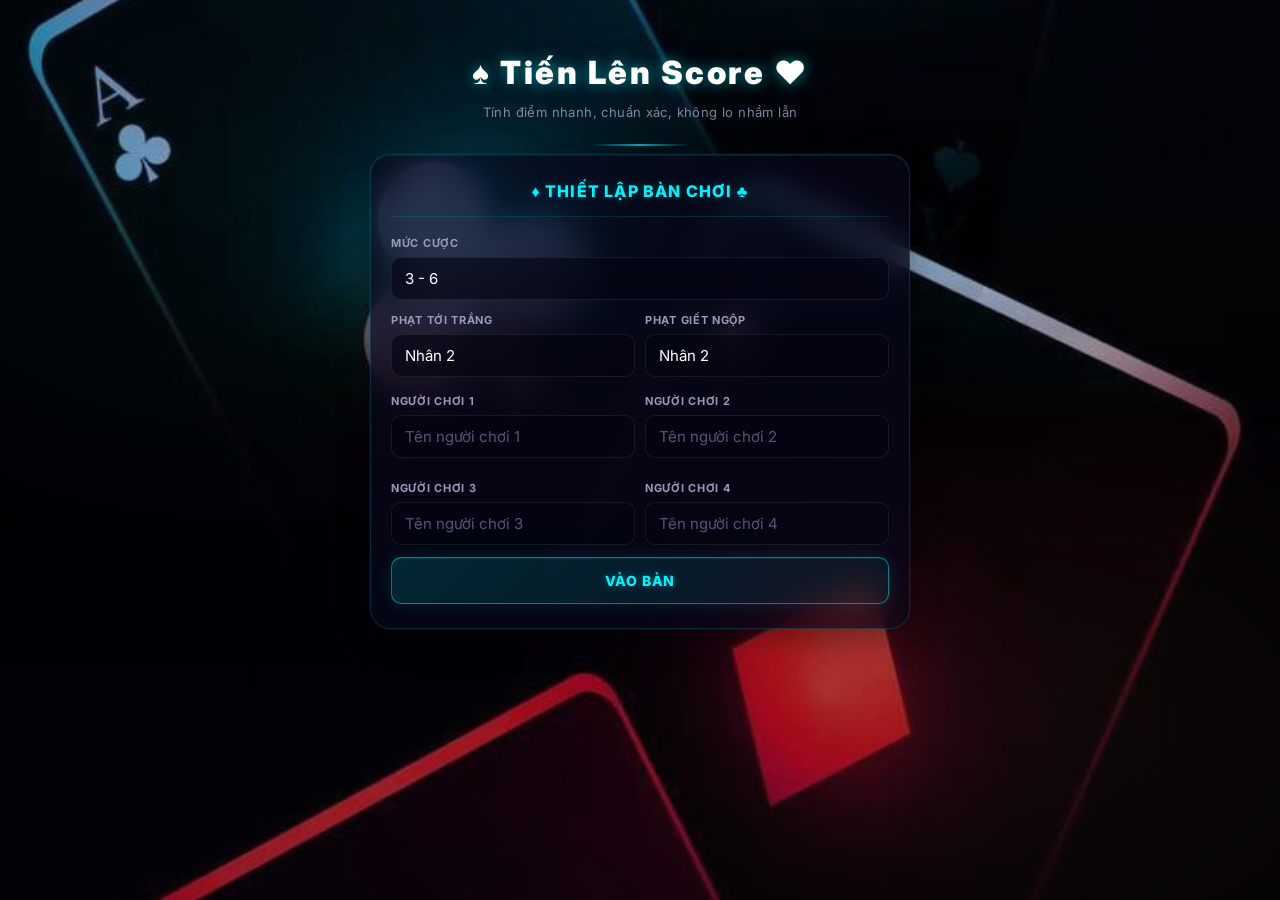
==== commit e6493ca3: "big update" ====
--- a/index.html
+++ b/index.html
@@ -89,17 +89,51 @@
             Quỹ bàn (Check lỗi): <span id="totalScoreText">0</span>
         </div>
         <details class="extra-box">
-            <summary>⚙️ Điều chỉnh điểm thủ công</summary>
-            <div class="extra-content input-grid" style="align-items: end;">
-                <div class="form-group">
-                    <label>Người chơi</label>
-                    <select id="manualPlayerSelect"></select>
-                </div>
-                <div class="form-group">
-                    <label>Số điểm (vd: 5 hoặc -5)</label>
-                    <input type="number" id="manualPointInput" placeholder="Nhập điểm">
-                </div>
-                <button id="manualAdjustBtn" class="btn warning-btn">Cập nhật</button>
+            <summary>⚙️ Điều chỉnh thông số & điểm</summary>
+            <div class="extra-content">
+                <div class="bet-changer" style="margin-top: 0; border-top: none; padding-top: 0;">
+                    <div class="bet-changer-title">💰 Thay đổi mức cược</div>
+                    <div class="bet-changer-grid">
+                        <div class="form-group">
+                            <select id="ingameBetSelect">
+                                <option value="3-6">3 - 6</option>
+                                <option value="4-8">4 - 8</option>
+                                <option value="5-10">5 - 10</option>
+                                <option value="10-20">10 - 20</option>
+                                <option value="20-40">20 - 40</option>
+                                <option value="custom">Tùy chỉnh</option>
+                            </select>
+                        </div>
+                        <button id="ingameBetApplyBtn" class="bet-change-btn">Áp dụng</button>
+                    </div>
+                    <div id="ingameCustomBetBox" class="custom-bet-box hidden" style="margin-top: 8px;">
+                        <div class="input-grid">
+                            <div class="form-group">
+                                <label>Điểm thấp</label>
+                                <input type="number" id="ingameLowBet" placeholder="Ví dụ: 5">
+                            </div>
+                            <div class="form-group">
+                                <label>Điểm cao</label>
+                                <input type="number" id="ingameHighBet" placeholder="Ví dụ: 10">
+                            </div>
+                        </div>
+                    </div>
+                </div>
+                
+                <hr style="border-color: rgba(255,255,255,0.06); margin: 15px 0;">
+                
+                <div class="bet-changer-title" style="margin-bottom: 8px;">🔢 Cộng/Trừ điểm thủ công</div>
+                <div class="input-grid" style="align-items: end;">
+                    <div class="form-group">
+                        <label>Người chơi</label>
+                        <select id="manualPlayerSelect"></select>
+                    </div>
+                    <div class="form-group">
+                        <label>Số điểm (+ hoặc -)</label>
+                        <input type="number" id="manualPointInput" placeholder="VD: 5 hoặc -5">
+                    </div>
+                    <button id="manualAdjustBtn" class="btn warning-btn" style="grid-column: span 2;">Cập nhật điểm</button>
+                </div>
             </div>
         </details>
     </section>
@@ -191,10 +225,12 @@
         </div>
         <div id="messageBox" class="message-box"></div>
     </section>
-    <section class="card hidden" id="historySection">
-        <h2 class="card-title">📜 Lịch sử các ván</h2>
-        <div id="historyList"></div>
-    </section>
+    <details class="card hidden" id="historySection">
+        <summary class="card-title" style="list-style: none; margin-bottom: 0; cursor: pointer; padding-bottom: 0; border-bottom: none;">📜 Lịch sử các ván (Nhấn để xem) ▼</summary>
+        <div style="margin-top: 18px; border-top: 1px solid rgba(var(--cyan-rgb), 0.12); padding-top: 18px;">
+            <div id="historyList"></div>
+        </div>
+    </details>
     <button id="resetBtn" class="btn danger-btn hidden">⚠️ Kết thúc ván - Chơi lại từ đầu</button>
 </main>
 <script src="script.js"></script>
--- a/style.css
+++ b/style.css
@@ -56,56 +56,45 @@
     position: relative;
 }
 
-/* --- Background Layer: hiển thị đầy đủ trên mobile --- */
+/* --- Background Layer: hiển thị rõ ràng --- */
 body::before {
     content: '';
     position: fixed;
     inset: 0;
     background-image: url('images/background.jpg');
-    background-size: contain;
+    background-size: cover;
     background-position: center center;
     background-repeat: no-repeat;
     background-color: var(--bg-dark);
     z-index: 0;
 }
 
-/* --- Overlay phủ mờ (tối nhẹ, KHÔNG blur) --- */
+/* --- Overlay nhẹ để chữ vẫn đọc được --- */
 body::after {
     content: '';
     position: fixed;
     inset: 0;
     background: linear-gradient(
         180deg,
-        rgba(5, 5, 16, 0.60) 0%,
-        rgba(5, 5, 16, 0.45) 30%,
-        rgba(5, 5, 16, 0.50) 60%,
-        rgba(5, 5, 16, 0.65) 100%
+        rgba(5, 5, 16, 0.35) 0%,
+        rgba(5, 5, 16, 0.25) 30%,
+        rgba(5, 5, 16, 0.30) 60%,
+        rgba(5, 5, 16, 0.40) 100%
     );
     z-index: 0;
     pointer-events: none;
 }
 
-/* --- Ambient floating particles (pure CSS) --- */
+/* --- Subtle ambient glow (không rối mắt) --- */
 .app::before {
     content: '';
     position: fixed;
     inset: 0;
-    background-image:
-        radial-gradient(1.5px 1.5px at 12% 20%, rgba(var(--cyan-rgb), 0.22), transparent),
-        radial-gradient(1px 1px at 50% 55%, rgba(var(--gold-rgb), 0.15), transparent),
-        radial-gradient(1.5px 1.5px at 80% 12%, rgba(var(--cyan-rgb), 0.18), transparent),
-        radial-gradient(1px 1px at 88% 78%, rgba(var(--red-rgb), 0.12), transparent),
-        radial-gradient(1px 1px at 25% 88%, rgba(var(--gold-rgb), 0.10), transparent),
-        radial-gradient(1.5px 1.5px at 65% 38%, rgba(var(--cyan-rgb), 0.12), transparent);
+    background:
+        radial-gradient(ellipse 600px 400px at 20% 20%, rgba(var(--cyan-rgb), 0.04), transparent),
+        radial-gradient(ellipse 500px 350px at 80% 80%, rgba(var(--gold-rgb), 0.03), transparent);
     z-index: 0;
     pointer-events: none;
-    animation: particleDrift 25s ease-in-out infinite alternate;
-}
-
-@keyframes particleDrift {
-    0%   { transform: translate(0, 0) scale(1); }
-    50%  { transform: translate(-6px, 10px) scale(1.03); }
-    100% { transform: translate(4px, -5px) scale(0.98); }
 }
 
 /* --- Main App Container --- */
@@ -163,16 +152,19 @@
     opacity: 0.85;
 }
 
-/* --- GLASSMORPHISM CARDS --- */
+/* --- GLASSMORPHISM CARDS — bán trong suốt, nhìn thấy background --- */
 .card, .score-card {
-    background: var(--bg-card);
-    backdrop-filter: blur(var(--blur));
-    -webkit-backdrop-filter: blur(var(--blur));
-    border: 1px solid var(--border-glass);
+    background: rgba(8, 8, 26, 0.72);
+    backdrop-filter: blur(16px) saturate(1.3);
+    -webkit-backdrop-filter: blur(16px) saturate(1.3);
+    border: 1px solid rgba(var(--cyan-rgb), 0.15);
     border-radius: var(--radius-lg);
-    padding: 20px 16px;
-    margin-bottom: 14px;
-    box-shadow: var(--shadow-card);
+    padding: 22px 18px;
+    margin-bottom: 16px;
+    box-shadow:
+        0 8px 32px rgba(0, 0, 0, 0.35),
+        0 0 0 1px rgba(255, 255, 255, 0.03),
+        inset 0 1px 0 rgba(255, 255, 255, 0.06);
     transition: border-color var(--transition), box-shadow var(--transition);
     animation: cardFadeIn 0.5s ease-out both;
 }
@@ -189,11 +181,11 @@
 }
 
 .card:hover {
-    border-color: rgba(var(--cyan-rgb), 0.18);
+    border-color: rgba(var(--cyan-rgb), 0.22);
     box-shadow:
         0 8px 40px rgba(0, 0, 0, 0.5),
-        0 0 18px rgba(var(--cyan-rgb), 0.05),
-        inset 0 1px 0 rgba(255, 255, 255, 0.04);
+        0 0 20px rgba(var(--cyan-rgb), 0.06),
+        inset 0 1px 0 rgba(255, 255, 255, 0.05);
 }
 
 .card-title {
@@ -436,11 +428,11 @@
 }
 
 .player-score {
-    background: rgba(5, 5, 18, 0.55);
+    background: rgba(5, 5, 18, 0.75);
     border-radius: var(--radius-md);
-    padding: 14px 10px;
+    padding: 16px 12px;
     text-align: center;
-    border: 1px solid rgba(255, 255, 255, 0.06);
+    border: 1px solid rgba(255, 255, 255, 0.08);
     transition: all var(--transition);
     position: relative;
     overflow: hidden;
@@ -506,15 +498,15 @@
 
 .rank-area {
     display: grid;
-    grid-template-columns: repeat(2, 1fr);
-    gap: 10px;
+    grid-template-columns: 1fr;
+    gap: 12px;
 }
 
 .player-card {
-    background: rgba(5, 5, 18, 0.50);
+    background: rgba(5, 5, 18, 0.72);
     border-radius: var(--radius-md);
-    padding: 12px 10px;
-    border: 1px solid rgba(255, 255, 255, 0.07);
+    padding: 14px 12px;
+    border: 1px solid rgba(255, 255, 255, 0.08);
     transition: border-color var(--transition);
 }
 
@@ -524,27 +516,29 @@
 
 .player-name {
     font-weight: 800;
-    font-size: 13px;
-    margin-bottom: 8px;
+    font-size: 14px;
+    margin-bottom: 10px;
     color: #fff;
-    text-align: center;
+    text-align: left;
+    padding-left: 2px;
     text-shadow: 0 0 5px rgba(255, 255, 255, 0.12);
 }
 
-/* 2-column grid for rank buttons */
 .rank-buttons {
-    display: grid;
-    grid-template-columns: repeat(2, 1fr);
-    gap: 5px;
+    display: flex;
+    flex-wrap: wrap;
+    gap: 6px;
+    justify-content: space-between;
 }
 
 .rank-btn {
+    flex: 1 1 22%;
     background: rgba(255, 255, 255, 0.03);
     border: 1px solid rgba(255, 255, 255, 0.07);
     color: var(--text-dim);
     border-radius: var(--radius-sm);
-    padding: 8px 4px;
-    font-size: 11px;
+    padding: 10px 4px;
+    font-size: 12px;
     font-weight: 700;
     font-family: inherit;
     cursor: pointer;
@@ -592,9 +586,8 @@
     box-shadow: 0 0 8px rgba(255, 255, 255, 0.08);
 }
 
-/* Tới trắng — Neon Gold, full width */
+/* Tới trắng — Neon Gold */
 .toi-trang-btn {
-    grid-column: span 2;
     border-color: rgba(var(--gold-rgb), 0.18);
     color: rgba(var(--gold-rgb), 0.40);
 }
@@ -666,12 +659,12 @@
 }
 
 .mini-box summary {
-    padding: 13px 14px;
-    font-weight: 700;
+    padding: 15px 16px;
+    font-weight: 800;
     cursor: pointer;
     list-style: none;
-    color: var(--text-primary);
-    font-size: 13px;
+    color: #fff;
+    font-size: 14px;
     transition: all var(--transition);
 }
 
@@ -695,7 +688,7 @@
 }
 
 .extra-content {
-    padding: 12px 12px 14px;
+    padding: 16px 14px 18px;
     background: rgba(0, 0, 0, 0.12);
 }
 
@@ -821,11 +814,11 @@
 
 /* --- HISTORY --- */
 .history-item {
-    background: rgba(5, 5, 18, 0.50);
-    border: 1px solid rgba(var(--cyan-rgb), 0.08);
+    background: rgba(5, 5, 18, 0.72);
+    border: 1px solid rgba(var(--cyan-rgb), 0.10);
     border-radius: var(--radius-md);
-    padding: 12px 14px;
-    margin-bottom: 10px;
+    padding: 16px;
+    margin-bottom: 12px;
     transition: all var(--transition);
     animation: histFadeIn 0.4s ease-out both;
 }
@@ -836,56 +829,212 @@
 }
 
 .history-item:hover {
-    border-color: rgba(var(--cyan-rgb), 0.18);
-    box-shadow: 0 0 12px rgba(var(--cyan-rgb), 0.04);
+    border-color: rgba(var(--cyan-rgb), 0.22);
+    box-shadow: 0 0 14px rgba(var(--cyan-rgb), 0.06);
 }
 
 .history-header {
     display: flex;
     justify-content: space-between;
+    align-items: center;
     font-weight: 800;
-    margin-bottom: 8px;
-    padding-bottom: 7px;
-    border-bottom: 1px solid rgba(255, 255, 255, 0.06);
+    margin-bottom: 10px;
+    padding-bottom: 8px;
+    border-bottom: 1px solid rgba(255, 255, 255, 0.08);
     color: var(--cyan);
     font-size: 13px;
     letter-spacing: 0.4px;
 }
 
+.history-round-total {
+    display: inline-flex;
+    align-items: center;
+    gap: 4px;
+    font-size: 11px;
+    font-weight: 700;
+    padding: 3px 10px;
+    border-radius: var(--radius-pill);
+    background: rgba(var(--cyan-rgb), 0.08);
+    border: 1px solid rgba(var(--cyan-rgb), 0.18);
+    color: var(--cyan);
+    letter-spacing: 0.3px;
+}
+
+.history-header-actions {
+    display: flex;
+    align-items: center;
+    gap: 8px;
+    flex-shrink: 0;
+}
+
+.history-delete-btn {
+    width: 26px;
+    height: 26px;
+    border-radius: 50%;
+    border: 1px solid rgba(var(--red-rgb), 0.30);
+    background: rgba(var(--red-rgb), 0.08);
+    color: var(--red);
+    font-size: 12px;
+    font-weight: 800;
+    cursor: pointer;
+    transition: all var(--transition);
+    display: flex;
+    align-items: center;
+    justify-content: center;
+    padding: 0;
+    line-height: 1;
+    opacity: 0.6;
+}
+
+.history-delete-btn:hover {
+    opacity: 1;
+    background: rgba(var(--red-rgb), 0.18);
+    border-color: rgba(var(--red-rgb), 0.50);
+    box-shadow: 0 0 10px rgba(var(--red-rgb), 0.15);
+    transform: scale(1.1);
+}
+
+.history-delete-btn:active {
+    background: var(--red);
+    color: #fff;
+    transform: scale(0.9);
+}
+
 .history-detail {
     font-size: 11px;
     color: var(--text-muted);
-    margin-bottom: 8px;
+    margin-bottom: 10px;
+    line-height: 1.5;
+}
+
+.history-bet-info {
+    font-size: 10px;
+    color: var(--gold);
+    opacity: 0.7;
+    margin-top: 2px;
 }
 
 .history-scores {
     display: grid;
-    gap: 5px;
+    grid-template-columns: repeat(2, 1fr);
+    gap: 6px;
 }
 
 .history-score-row {
     display: flex;
     justify-content: space-between;
-    font-size: 13px;
-    padding: 7px 10px;
-    background: rgba(255, 255, 255, 0.02);
+    align-items: center;
+    font-size: 12px;
+    padding: 8px 10px;
+    background: rgba(255, 255, 255, 0.03);
     border-radius: var(--radius-sm);
+    border: 1px solid rgba(255, 255, 255, 0.04);
     transition: background var(--transition);
 }
 
 .history-score-row:hover {
-    background: rgba(255, 255, 255, 0.04);
+    background: rgba(255, 255, 255, 0.06);
 }
 
 .history-score-row span {
     font-weight: 600;
     color: var(--text-primary);
+    font-size: 11px;
 }
 
 .history-score-row strong {
     font-weight: 800;
     text-shadow: 0 0 7px currentColor;
     font-variant-numeric: tabular-nums;
+    font-size: 14px;
+}
+
+/* Cumulative score line under each history item */
+.history-cumulative {
+    display: grid;
+    grid-template-columns: repeat(4, 1fr);
+    gap: 6px;
+    margin-top: 10px;
+    padding-top: 8px;
+    border-top: 1px dashed rgba(255, 255, 255, 0.06);
+}
+
+.history-cum-item {
+    text-align: center;
+    font-size: 10px;
+    color: var(--text-dim);
+    line-height: 1.4;
+}
+
+.history-cum-item .cum-name {
+    display: block;
+    font-weight: 600;
+    text-transform: uppercase;
+    letter-spacing: 0.3px;
+    margin-bottom: 2px;
+}
+
+.history-cum-item .cum-point {
+    font-weight: 800;
+    font-size: 13px;
+    font-variant-numeric: tabular-nums;
+}
+
+/* --- BET CHANGER (in-game) --- */
+.bet-changer {
+    margin-top: 14px;
+    border-top: 1px solid rgba(255, 255, 255, 0.06);
+    padding-top: 14px;
+}
+
+.bet-changer-title {
+    font-size: 11px;
+    font-weight: 700;
+    color: var(--text-muted);
+    text-transform: uppercase;
+    letter-spacing: 0.6px;
+    margin-bottom: 10px;
+    display: flex;
+    align-items: center;
+    gap: 6px;
+}
+
+.bet-changer-grid {
+    display: grid;
+    grid-template-columns: 1fr auto;
+    gap: 8px;
+    align-items: end;
+}
+
+.bet-changer-grid .form-group {
+    margin-bottom: 0;
+}
+
+.bet-change-btn {
+    background: linear-gradient(135deg, rgba(var(--gold-rgb), 0.12), rgba(var(--gold-rgb), 0.04));
+    color: var(--gold);
+    border: 1px solid rgba(var(--gold-rgb), 0.35);
+    padding: 11px 16px;
+    border-radius: var(--radius-sm);
+    font-size: 12px;
+    font-weight: 800;
+    font-family: inherit;
+    cursor: pointer;
+    transition: all var(--transition);
+    text-transform: uppercase;
+    letter-spacing: 0.5px;
+    white-space: nowrap;
+}
+
+.bet-change-btn:hover {
+    box-shadow: 0 0 14px rgba(var(--gold-rgb), 0.15);
+    background: linear-gradient(135deg, rgba(var(--gold-rgb), 0.2), rgba(var(--gold-rgb), 0.08));
+}
+
+.bet-change-btn:active {
+    background: var(--gold);
+    color: #000;
+    transform: scale(0.96);
 }
 
 /* --- CUSTOM SCROLLBAR --- */
@@ -1092,7 +1241,7 @@
 
 /* ---- Large screens (768px+) ---- */
 @media (min-width: 768px) {
-    /* Background cover mode cho màn hình lớn */
+    /* Background rõ nét trên màn hình lớn */
     body::before {
         background-size: cover;
     }
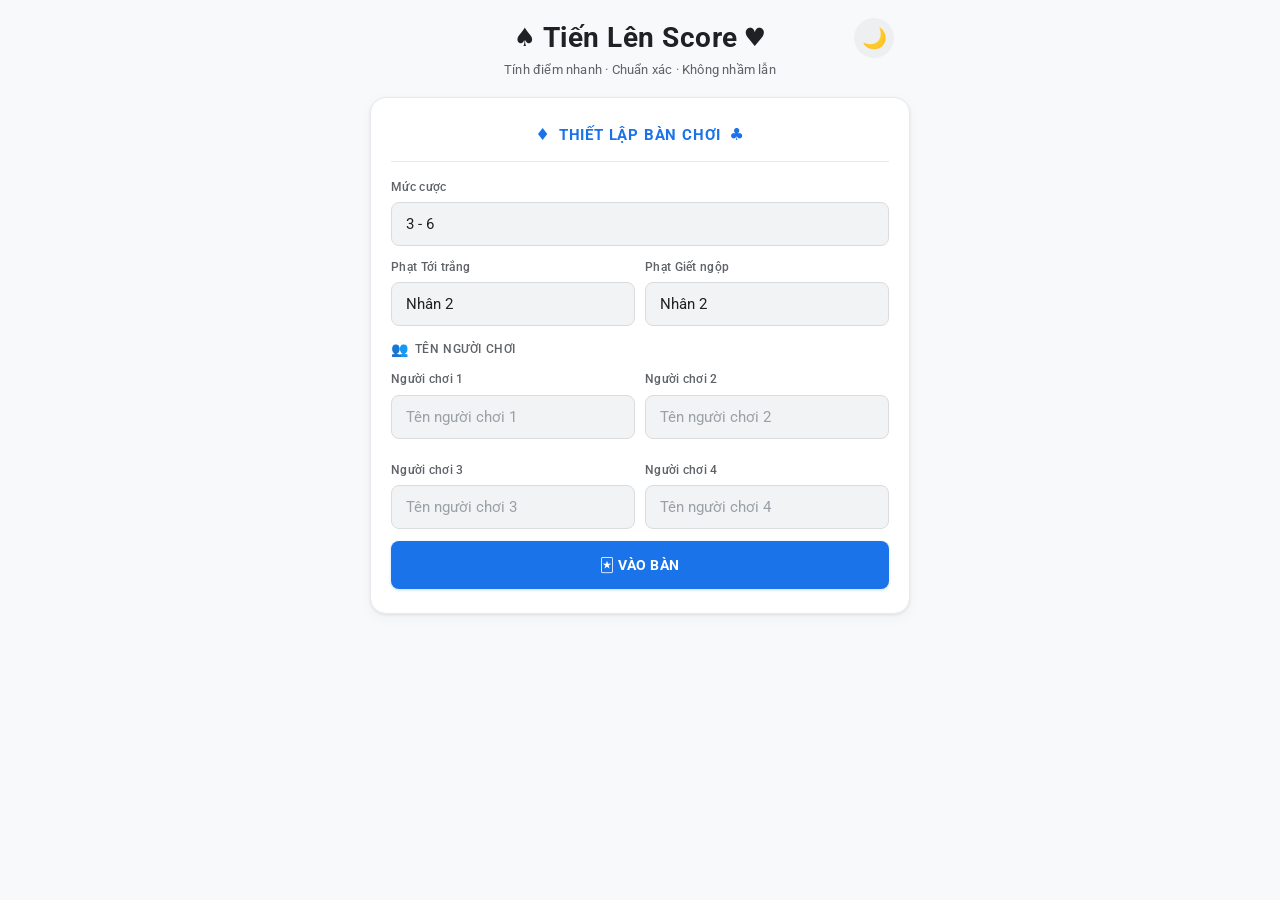
==== commit 15d409a0: "light mode update" ====
--- a/index.html
+++ b/index.html
@@ -1,238 +1,349 @@
 <!DOCTYPE html>
 <html lang="vi">
+
 <head>
     <meta charset="UTF-8">
     <meta name="viewport" content="width=device-width, initial-scale=1.0, maximum-scale=1.0, user-scalable=no">
-    <meta name="description" content="Tiến Lên Score — Ứng dụng tính điểm Tiến Lên miền Nam nhanh, chính xác. Giao diện Cyberpunk Casino đẹp mắt.">
-    <meta name="theme-color" content="#050510">
-    <meta name="apple-mobile-web-app-status-bar-style" content="black-translucent">
-    <title>♠ Tiến Lên Score — Cyberpunk Casino</title>
-    <!-- Google Fonts: Inter -->
+    <meta name="description"
+        content="Tiến Lên Score — Ứng dụng tính điểm Tiến Lên miền Nam nhanh, chính xác. Giao diện Material Design.">
+    <meta name="theme-color" content="#f8f9fa">
+    <meta name="apple-mobile-web-app-status-bar-style" content="default">
+    <title>♠ Tiến Lên Score</title>
+    <!-- Google Fonts: Roboto -->
     <link rel="preconnect" href="https://fonts.googleapis.com">
     <link rel="preconnect" href="https://fonts.gstatic.com" crossorigin>
-    <link href="https://fonts.googleapis.com/css2?family=Inter:wght@400;600;700;800;900&display=swap" rel="stylesheet">
+    <link href="https://fonts.googleapis.com/css2?family=Roboto:wght@400;500;700;900&display=swap" rel="stylesheet">
     <link rel="stylesheet" href="style.css">
 </head>
+
 <body>
-<main class="app">
-    <header class="header">
-        <h1>♠️ Tiến Lên Score ♥️</h1>
-        <p>Tính điểm nhanh, chuẩn xác, không lo nhầm lẫn</p>
-    </header>
-    <section class="card" id="setupSection">
-        <h2 class="card-title">♦️ Thiết lập bàn chơi ♣️</h2>
-        <div class="form-group">
-            <label>Mức cược</label>
-            <select id="betSelect">
-                <option value="3-6">3 - 6</option>
-                <option value="4-8">4 - 8</option>
-                <option value="5-10">5 - 10</option>
-                <option value="10-20">10 - 20</option>
-                <option value="20-40">20 - 40</option>
-                <option value="custom">Tùy chỉnh</option>
-            </select>
-        </div>
-        <div id="customBetBox" class="custom-bet-box hidden">
-            <div class="form-group">
-                <label>Điểm thấp</label>
-                <input type="number" id="lowBetInput" placeholder="Ví dụ: 5">
+
+    <!-- ===== TOAST NOTIFICATION CONTAINER ===== -->
+    <div id="toastContainer" class="toast-container"></div>
+
+    <main class="app">
+
+        <!-- ===== HEADER ===== -->
+        <header class="header">
+            <div class="header-row">
+                <h1>
+                    <span class="logo-icon">♠️</span>
+                    <span class="title-text">Tiến Lên Score</span>
+                    <span class="logo-icon">♥️</span>
+                </h1>
+                <button id="themeToggle" class="theme-toggle-btn" aria-label="Đổi theme">
+                    <span class="theme-icon">🌙</span>
+                </button>
             </div>
-            <div class="form-group">
-                <label>Điểm cao</label>
-                <input type="number" id="highBetInput" placeholder="Ví dụ: 10">
-            </div>
-        </div>
-        <div class="input-grid">
-            <div class="form-group">
-                <label>Phạt Tới trắng</label>
-                <select id="toiTrangMultiplierSelect">
-                    <option value="1">Nhân 1</option>
-                    <option value="2" selected>Nhân 2</option>
-                </select>
-            </div>
-            <div class="form-group">
-                <label>Phạt Giết ngộp</label>
-                <select id="gietMultiplierSelect">
-                    <option value="1">Nhân 1</option>
-                    <option value="2" selected>Nhân 2</option>
-                </select>
-            </div>
-        </div>
-        <div class="player-inputs">
-            <div class="form-group">
-                <label>Người chơi 1</label>
-                <input type="text" id="player1" placeholder="Tên người chơi 1">
-            </div>
-            <div class="form-group">
-                <label>Người chơi 2</label>
-                <input type="text" id="player2" placeholder="Tên người chơi 2">
-            </div>
-            <div class="form-group">
-                <label>Người chơi 3</label>
-                <input type="text" id="player3" placeholder="Tên người chơi 3">
-            </div>
-            <div class="form-group">
-                <label>Người chơi 4</label>
-                <input type="text" id="player4" placeholder="Tên người chơi 4">
-            </div>
-        </div>
-        <button id="startBtn" class="btn main-btn">Vào Bàn</button>
-    </section>
-    <section class="card hidden" id="scoreSection">
-        <div class="score-title">
-            <h2 class="card-title">Bảng Tổng Điểm</h2>
-            <span id="currentBetText" class="bet-badge"></span>
-        </div>
-        <div id="scoreBoard" class="score-board"></div>
-        
-        <div class="total-score">
-            Quỹ bàn (Check lỗi): <span id="totalScoreText">0</span>
-        </div>
-        <details class="extra-box">
-            <summary>⚙️ Điều chỉnh thông số & điểm</summary>
-            <div class="extra-content">
-                <div class="bet-changer" style="margin-top: 0; border-top: none; padding-top: 0;">
-                    <div class="bet-changer-title">💰 Thay đổi mức cược</div>
-                    <div class="bet-changer-grid">
-                        <div class="form-group">
-                            <select id="ingameBetSelect">
-                                <option value="3-6">3 - 6</option>
-                                <option value="4-8">4 - 8</option>
-                                <option value="5-10">5 - 10</option>
-                                <option value="10-20">10 - 20</option>
-                                <option value="20-40">20 - 40</option>
-                                <option value="custom">Tùy chỉnh</option>
-                            </select>
-                        </div>
-                        <button id="ingameBetApplyBtn" class="bet-change-btn">Áp dụng</button>
-                    </div>
-                    <div id="ingameCustomBetBox" class="custom-bet-box hidden" style="margin-top: 8px;">
-                        <div class="input-grid">
-                            <div class="form-group">
-                                <label>Điểm thấp</label>
-                                <input type="number" id="ingameLowBet" placeholder="Ví dụ: 5">
-                            </div>
-                            <div class="form-group">
-                                <label>Điểm cao</label>
-                                <input type="number" id="ingameHighBet" placeholder="Ví dụ: 10">
-                            </div>
-                        </div>
-                    </div>
-                </div>
-                
-                <hr style="border-color: rgba(255,255,255,0.06); margin: 15px 0;">
-                
-                <div class="bet-changer-title" style="margin-bottom: 8px;">🔢 Cộng/Trừ điểm thủ công</div>
-                <div class="input-grid" style="align-items: end;">
-                    <div class="form-group">
-                        <label>Người chơi</label>
-                        <select id="manualPlayerSelect"></select>
-                    </div>
-                    <div class="form-group">
-                        <label>Số điểm (+ hoặc -)</label>
-                        <input type="number" id="manualPointInput" placeholder="VD: 5 hoặc -5">
-                    </div>
-                    <button id="manualAdjustBtn" class="btn warning-btn" style="grid-column: span 2;">Cập nhật điểm</button>
-                </div>
-            </div>
-        </details>
-    </section>
-    <section class="card hidden" id="gameSection">
-        <h2 class="card-title">Bàn hiện tại</h2>
-        <p class="hint">Chọn kết quả cho từng người chơi:</p>
-        <div id="rankArea" class="rank-area"></div>
-        <details class="extra-box">
-            <summary>🔥 Tùy chọn chặt chém</summary>
-            <details class="mini-box">
-                <summary>🗡️ Chặt heo</summary>
-                <div class="extra-content">
-                    <div class="form-group">
-                        <label>Người chặt</label>
-                        <select id="cutterSelect"></select>
-                    </div>
-                    <div class="form-group">
-                        <label>Người bị chặt</label>
-                        <select id="victimSelect"></select>
-                    </div>
-                    <div class="form-group">
-                        <label>Loại heo bị chặt</label>
-                        <select id="pigTypeSelect">
-                            <option value="black">Heo đen</option>
-                            <option value="red">Heo đỏ</option>
-                        </select>
-                    </div>
-                    <button id="addPigBtn" class="btn action-btn">Thêm chặt heo</button>
-                    <div id="pigList" class="action-list"></div>
-                </div>
-            </details>
-            <details class="mini-box">
-                <summary>💩 Thúi heo (chết ngộp)</summary>
-                <div class="extra-content">
+            <p>Tính điểm nhanh · Chuẩn xác · Không nhầm lẫn</p>
+        </header>
+
+        <!-- ============================================
+         TAB 1: THIẾT LẬP BÀN CHƠI
+         ============================================ -->
+        <div id="tabSetup" class="tab-panel active">
+            <section class="card">
+                <h2 class="card-title">
+                    <span class="icon">♦️</span>
+                    Thiết lập bàn chơi
+                    <span class="icon">♣️</span>
+                </h2>
+
+                <!-- Mức cược -->
+                <div class="form-group">
+                    <label>Mức cược</label>
+                    <select id="betSelect">
+                        <option value="3-6">3 - 6</option>
+                        <option value="4-8">4 - 8</option>
+                        <option value="5-10">5 - 10</option>
+                        <option value="10-20">10 - 20</option>
+                        <option value="20-40">20 - 40</option>
+                        <option value="custom">Tùy chỉnh</option>
+                    </select>
+                </div>
+
+                <!-- Custom bet inputs -->
+                <div id="customBetBox" class="custom-bet-box hidden">
                     <div class="input-grid">
                         <div class="form-group">
-                            <label>Người ăn tiền</label>
-                            <select id="rottenWinnerSelect"></select>
+                            <label>Điểm thấp</label>
+                            <input type="number" id="lowBetInput" placeholder="Ví dụ: 5">
                         </div>
                         <div class="form-group">
-                            <label>Người thúi</label>
-                            <select id="rottenVictimSelect"></select>
-                        </div>
-                    </div>
-                    <div class="input-grid">
-                        <div class="form-group">
-                            <label>Heo đen</label>
-                            <input type="number" id="rottenBlackInput" min="0" value="0">
-                        </div>
-                        <div class="form-group">
-                            <label>Heo đỏ</label>
-                            <input type="number" id="rottenRedInput" min="0" value="0">
-                        </div>
-                        <div class="form-group">
-                            <label>3 đôi thông</label>
-                            <input type="number" id="rottenTriplePairInput" min="0" value="0">
-                        </div>
-                    </div>
-                    <button id="addRottenPigBtn" class="btn action-btn">Thêm thúi heo</button>
-                    <div id="rottenPigList" class="action-list"></div>
-                </div>
-            </details>
-            <details class="mini-box">
-                <summary>⚡ Chặt chồng</summary>
-                <div class="extra-content">
-                    <div class="form-group">
-                        <label>Người chồng</label>
-                        <select id="stackerSelect"></select>
-                    </div>
-                    <div class="form-group">
-                        <label>Người bị chồng (nạn nhân cũ)</label>
-                        <select id="stackVictimSelect"></select>
-                    </div>
-                    <div class="form-group">
-                        <label>Bộ dùng để chồng</label>
-                        <select id="stackAddSelect">
-                            <option value="triplePair">3 đôi thông</option>
-                            <option value="fourKind">Tứ quý</option>
+                            <label>Điểm cao</label>
+                            <input type="number" id="highBetInput" placeholder="Ví dụ: 10">
+                        </div>
+                    </div>
+                </div>
+
+                <!-- Hệ số phạt -->
+                <div class="input-grid">
+                    <div class="form-group">
+                        <label>Phạt Tới trắng</label>
+                        <select id="toiTrangMultiplierSelect">
+                            <option value="1">Nhân 1</option>
+                            <option value="2" selected>Nhân 2</option>
                         </select>
                     </div>
-                    <button id="addStackBtn" class="btn action-btn">Thêm chặt chồng</button>
-                    <div id="stackList" class="action-list"></div>
-                </div>
-            </details>
-        </details>
-        <div class="main-actions">
-            <button id="calculateBtn" class="btn main-btn">✅ Chốt Bàn Này</button>
-            <button id="clearRoundBtn" class="btn light-btn">🔄 Xóa làm lại</button>
+                    <div class="form-group">
+                        <label>Phạt Giết ngộp</label>
+                        <select id="gietMultiplierSelect">
+                            <option value="1">Nhân 1</option>
+                            <option value="2" selected>Nhân 2</option>
+                        </select>
+                    </div>
+                </div>
+
+                <!-- Tên người chơi -->
+                <div class="section-label">
+                    <span class="icon">👥</span> Tên người chơi
+                </div>
+                <div class="player-inputs">
+                    <div class="form-group">
+                        <label>Người chơi 1</label>
+                        <input type="text" id="player1" placeholder="Tên người chơi 1">
+                    </div>
+                    <div class="form-group">
+                        <label>Người chơi 2</label>
+                        <input type="text" id="player2" placeholder="Tên người chơi 2">
+                    </div>
+                    <div class="form-group">
+                        <label>Người chơi 3</label>
+                        <input type="text" id="player3" placeholder="Tên người chơi 3">
+                    </div>
+                    <div class="form-group">
+                        <label>Người chơi 4</label>
+                        <input type="text" id="player4" placeholder="Tên người chơi 4">
+                    </div>
+                </div>
+
+                <button id="startBtn" class="btn main-btn">🃏 Vào Bàn</button>
+            </section>
         </div>
-        <div id="messageBox" class="message-box"></div>
-    </section>
-    <details class="card hidden" id="historySection">
-        <summary class="card-title" style="list-style: none; margin-bottom: 0; cursor: pointer; padding-bottom: 0; border-bottom: none;">📜 Lịch sử các ván (Nhấn để xem) ▼</summary>
-        <div style="margin-top: 18px; border-top: 1px solid rgba(var(--cyan-rgb), 0.12); padding-top: 18px;">
-            <div id="historyList"></div>
+
+        <!-- ============================================
+         TAB 2: GHI ĐIỂM & CHẶT CHÉM
+         ============================================ -->
+        <div id="tabGame" class="tab-panel">
+
+            <!-- Bảng tổng điểm -->
+            <section class="card" id="scoreSection">
+                <div class="score-header">
+                    <h2 class="card-title">
+                        <span class="icon">🏆</span> Bảng Tổng Điểm
+                    </h2>
+                    <span id="currentBetText" class="bet-badge"></span>
+                </div>
+                <div id="scoreBoard" class="score-board"></div>
+                <div class="total-score">
+                    Quỹ bàn (Check lỗi): <span id="totalScoreText">0</span>
+                </div>
+            </section>
+
+            <!-- Chọn thứ hạng -->
+            <section class="card" id="gameSection">
+                <h2 class="card-title">
+                    <span class="icon">🎯</span> Bàn hiện tại
+                </h2>
+                <p class="hint">Chọn kết quả cho từng người chơi:</p>
+                <div id="rankArea" class="rank-area"></div>
+
+                <!-- Tùy chọn chặt chém -->
+                <details class="extra-box">
+                    <summary>🔥 Tùy chọn chặt chém</summary>
+
+                    <!-- Chặt heo -->
+                    <details class="mini-box">
+                        <summary>🗡️ Chặt heo</summary>
+                        <div class="extra-content">
+                            <div class="form-group">
+                                <label>Người chặt</label>
+                                <select id="cutterSelect"></select>
+                            </div>
+                            <div class="form-group">
+                                <label>Người bị chặt</label>
+                                <select id="victimSelect"></select>
+                            </div>
+                            <div class="form-group">
+                                <label>Loại heo bị chặt</label>
+                                <select id="pigTypeSelect">
+                                    <option value="black">Heo đen</option>
+                                    <option value="red">Heo đỏ</option>
+                                </select>
+                            </div>
+                            <button id="addPigBtn" class="btn action-btn">Thêm chặt heo</button>
+                            <div id="pigList" class="action-list"></div>
+                        </div>
+                    </details>
+
+                    <!-- Thúi heo -->
+                    <details class="mini-box">
+                        <summary>💩 Thúi heo (chết ngộp)</summary>
+                        <div class="extra-content">
+                            <div class="input-grid">
+                                <div class="form-group">
+                                    <label>Người ăn tiền</label>
+                                    <select id="rottenWinnerSelect"></select>
+                                </div>
+                                <div class="form-group">
+                                    <label>Người thúi</label>
+                                    <select id="rottenVictimSelect"></select>
+                                </div>
+                            </div>
+                            <div class="input-grid">
+                                <div class="form-group">
+                                    <label>Heo đen</label>
+                                    <input type="number" id="rottenBlackInput" min="0" value="0">
+                                </div>
+                                <div class="form-group">
+                                    <label>Heo đỏ</label>
+                                    <input type="number" id="rottenRedInput" min="0" value="0">
+                                </div>
+                            </div>
+                            <div class="form-group">
+                                <label>3 đôi thông</label>
+                                <input type="number" id="rottenTriplePairInput" min="0" value="0">
+                            </div>
+                            <button id="addRottenPigBtn" class="btn action-btn">Thêm thúi heo</button>
+                            <div id="rottenPigList" class="action-list"></div>
+                        </div>
+                    </details>
+
+                    <!-- Chặt chồng -->
+                    <details class="mini-box">
+                        <summary>⚡ Chặt chồng</summary>
+                        <div class="extra-content">
+                            <div class="form-group">
+                                <label>Người chồng</label>
+                                <select id="stackerSelect"></select>
+                            </div>
+                            <div class="form-group">
+                                <label>Người bị chồng (nạn nhân cũ)</label>
+                                <select id="stackVictimSelect"></select>
+                            </div>
+                            <div class="form-group">
+                                <label>Bộ dùng để chồng</label>
+                                <select id="stackAddSelect">
+                                    <option value="triplePair">3 đôi thông</option>
+                                    <option value="fourKind">Tứ quý</option>
+                                </select>
+                            </div>
+                            <button id="addStackBtn" class="btn action-btn">Thêm chặt chồng</button>
+                            <div id="stackList" class="action-list"></div>
+                        </div>
+                    </details>
+                </details>
+
+                <!-- Điều chỉnh thông số & điểm -->
+                <details class="extra-box">
+                    <summary>⚙️ Điều chỉnh thông số & điểm</summary>
+                    <div class="extra-content">
+                        <!-- Thay đổi mức cược -->
+                        <div class="bet-changer-title">💰 Thay đổi mức cược</div>
+                        <div class="bet-changer-grid">
+                            <div class="form-group">
+                                <select id="ingameBetSelect">
+                                    <option value="3-6">3 - 6</option>
+                                    <option value="4-8">4 - 8</option>
+                                    <option value="5-10">5 - 10</option>
+                                    <option value="10-20">10 - 20</option>
+                                    <option value="20-40">20 - 40</option>
+                                    <option value="custom">Tùy chỉnh</option>
+                                </select>
+                            </div>
+                            <button id="ingameBetApplyBtn" class="bet-change-btn">Áp dụng</button>
+                        </div>
+                        <div id="ingameCustomBetBox" class="custom-bet-box hidden">
+                            <div class="input-grid">
+                                <div class="form-group">
+                                    <label>Điểm thấp</label>
+                                    <input type="number" id="ingameLowBet" placeholder="Ví dụ: 5">
+                                </div>
+                                <div class="form-group">
+                                    <label>Điểm cao</label>
+                                    <input type="number" id="ingameHighBet" placeholder="Ví dụ: 10">
+                                </div>
+                            </div>
+                        </div>
+
+                        <hr class="divider">
+
+                        <!-- Cộng/Trừ điểm thủ công -->
+                        <div class="bet-changer-title">🔢 Cộng/Trừ điểm thủ công</div>
+                        <div class="input-grid">
+                            <div class="form-group">
+                                <label>Người chơi</label>
+                                <select id="manualPlayerSelect"></select>
+                            </div>
+                            <div class="form-group">
+                                <label>Số điểm (+ hoặc -)</label>
+                                <input type="number" id="manualPointInput" placeholder="VD: 5 hoặc -5">
+                            </div>
+                        </div>
+                        <button id="manualAdjustBtn" class="btn warning-btn">Cập nhật điểm</button>
+                    </div>
+                </details>
+
+                <!-- Nút hành động chính -->
+                <div class="main-actions">
+                    <button id="calculateBtn" class="btn main-btn">✅ Chốt Bàn Này</button>
+                    <button id="clearRoundBtn" class="btn light-btn">🔄 Xóa làm lại</button>
+                </div>
+            </section>
         </div>
-    </details>
-    <button id="resetBtn" class="btn danger-btn hidden">⚠️ Kết thúc ván - Chơi lại từ đầu</button>
-</main>
-<script src="script.js"></script>
+
+        <!-- ============================================
+         TAB 3: LỊCH SỬ & THỐNG KÊ
+         ============================================ -->
+        <div id="tabHistory" class="tab-panel">
+            <section class="card">
+                <h2 class="card-title">
+                    <span class="icon">📊</span> Lịch sử & Thống kê
+                </h2>
+
+                <!-- Stats summary -->
+                <div id="statsSummary" class="stats-summary">
+                    <div class="stat-item">
+                        <div class="stat-value" id="statsRounds">0</div>
+                        <div class="stat-label">Ván đã chơi</div>
+                    </div>
+                    <div class="stat-item">
+                        <div class="stat-value" id="statsTotal">0</div>
+                        <div class="stat-label">Quỹ bàn</div>
+                    </div>
+                </div>
+
+                <div id="historyList"></div>
+            </section>
+
+            <!-- Nút kết thúc ván -->
+            <button id="resetBtn" class="btn danger-btn">⚠️ Kết thúc — Chơi lại từ đầu</button>
+        </div>
+
+    </main>
+
+    <!-- ===== BOTTOM NAVIGATION ===== -->
+    <nav id="bottomNav" class="bottom-nav">
+        <div class="nav-inner">
+            <button class="nav-tab" data-tab="tabSetup" id="navSetup">
+                <span class="nav-icon">⚙️</span>
+                <span class="nav-label">Thiết lập</span>
+            </button>
+            <button class="nav-tab active" data-tab="tabGame" id="navGame">
+                <span class="nav-icon">🎮</span>
+                <span class="nav-label">Ghi điểm</span>
+            </button>
+            <button class="nav-tab" data-tab="tabHistory" id="navHistory">
+                <span class="nav-icon">📊</span>
+                <span class="nav-label">Lịch sử</span>
+            </button>
+        </div>
+    </nav>
+
+    <!-- Hidden message box for backwards compatibility -->
+    <div id="messageBox" class="message-box"></div>
+
+    <script src="script.js"></script>
 </body>
+
 </html>
--- a/style.css
+++ b/style.css
@@ -1,40 +1,101 @@
 /* ========================================================
-   THEME: CYBERPUNK CASINO — GLASSMORPHISM + NEON
-   Color Palette:
-     Primary (Neon Cyan):  #00f3ff
-     Danger  (Neon Red):   #ff003c
-     Special (Neon Gold):  #ffd700
+   THEME: GOOGLE MATERIAL DESIGN — LIGHT / DARK MODE
+   Color Palette (Google):
+     Primary (Blue):    #1a73e8
+     Positive (Green):  #34a853
+     Negative (Red):    #ea4335
+     Special (Yellow):  #fbbc04
+     Light BG:          #f8f9fa
+     Dark BG:           #202124
    ======================================================== */
 
-/* --- CSS Custom Properties --- */
+/* =========================================================
+   CSS CUSTOM PROPERTIES — LIGHT MODE (Default)
+   ========================================================= */
 :root {
-    --cyan:        #00f3ff;
-    --cyan-rgb:    0, 243, 255;
-    --red:         #ff003c;
-    --red-rgb:     255, 0, 60;
-    --gold:        #ffd700;
-    --gold-rgb:    255, 215, 0;
-    --blue:        #0d6efd;
-    --blue-rgb:    13, 110, 253;
-    --bg-dark:     #050510;
-    --bg-card:     rgba(10, 10, 28, 0.68);
-    --bg-input:    rgba(5, 5, 18, 0.65);
-    --border-glass: rgba(0, 243, 255, 0.10);
-    --text-primary: #e8e8f0;
-    --text-muted:   #9999bb;
-    --text-dim:     #55557a;
-    --radius-lg:   20px;
-    --radius-md:   14px;
-    --radius-sm:   10px;
+    /* === Google Accent Colors (shared) === */
+    --blue: #1a73e8;
+    --blue-rgb: 26, 115, 232;
+    --green: #34a853;
+    --green-rgb: 52, 168, 83;
+    --red: #ea4335;
+    --red-rgb: 234, 67, 53;
+    --yellow: #fbbc04;
+    --yellow-rgb: 251, 188, 4;
+
+    /* === Surfaces — Light Mode === */
+    --bg-body: #f8f9fa;
+    --bg-card: #ffffff;
+    --bg-input: #f1f3f4;
+    --bg-elevated: #f8f9fa;
+    --bg-hover: rgba(0, 0, 0, 0.04);
+    --bg-nav: rgba(255, 255, 255, 0.92);
+
+    /* === Text — Light Mode === */
+    --text-primary: #202124;
+    --text-secondary: #5f6368;
+    --text-muted: #9aa0a6;
+    --text-on-primary: #ffffff;
+
+    /* === Borders — Light Mode === */
+    --border-subtle: #e8eaed;
+    --border-default: #dadce0;
+    --border-strong: #bdc1c6;
+
+    /* === Shadows — Light Mode === */
+    --shadow-card: 0 1px 3px rgba(0, 0, 0, 0.08), 0 4px 14px rgba(0, 0, 0, 0.04);
+    --shadow-card-hover: 0 2px 8px rgba(0, 0, 0, 0.12), 0 6px 20px rgba(0, 0, 0, 0.06);
+    --shadow-elevated: 0 4px 12px rgba(0, 0, 0, 0.10);
+    --shadow-nav: 0 -1px 4px rgba(0, 0, 0, 0.06);
+
+    /* === Spacing & Radius === */
+    --radius-xl: 24px;
+    --radius-lg: 16px;
+    --radius-md: 12px;
+    --radius-sm: 8px;
     --radius-pill: 50px;
-    --blur:        18px;
-    --transition:  0.28s cubic-bezier(0.4, 0, 0.2, 1);
-    --shadow-card: 0 8px 40px rgba(0, 0, 0, 0.5),
-                   inset 0 1px 0 rgba(255, 255, 255, 0.04);
-}
-
-/* --- Reset & Base --- */
-*, *::before, *::after {
+
+    /* === Motion === */
+    --transition: 0.2s cubic-bezier(0.4, 0, 0.2, 1);
+    --transition-theme: 0.4s ease;
+    --bounce: 0.35s cubic-bezier(0.34, 1.56, 0.64, 1);
+
+    /* === Navigation === */
+    --nav-height: 64px;
+}
+
+/* =========================================================
+   CSS CUSTOM PROPERTIES — DARK MODE
+   ========================================================= */
+[data-theme="dark"] {
+    --bg-body: #202124;
+    --bg-card: #292a2d;
+    --bg-input: #35363a;
+    --bg-elevated: #303134;
+    --bg-hover: rgba(255, 255, 255, 0.06);
+    --bg-nav: rgba(32, 33, 36, 0.95);
+
+    --text-primary: #e8eaed;
+    --text-secondary: #9aa0a6;
+    --text-muted: #5f6368;
+    --text-on-primary: #ffffff;
+
+    --border-subtle: #3c4043;
+    --border-default: #5f6368;
+    --border-strong: #8a8a8a;
+
+    --shadow-card: 0 1px 4px rgba(0, 0, 0, 0.30), 0 4px 14px rgba(0, 0, 0, 0.18);
+    --shadow-card-hover: 0 2px 8px rgba(0, 0, 0, 0.35), 0 6px 20px rgba(0, 0, 0, 0.22);
+    --shadow-elevated: 0 4px 12px rgba(0, 0, 0, 0.30);
+    --shadow-nav: 0 -1px 4px rgba(0, 0, 0, 0.20);
+}
+
+/* =========================================================
+   RESET & BASE
+   ========================================================= */
+*,
+*::before,
+*::after {
     margin: 0;
     padding: 0;
     box-sizing: border-box;
@@ -46,133 +107,126 @@
 }
 
 body {
-    font-family: 'Inter', 'Segoe UI', Roboto, -apple-system, sans-serif;
-    background-color: var(--bg-dark);
+    font-family: 'Roboto', system-ui, -apple-system, sans-serif;
+    background-color: var(--bg-body);
     color: var(--text-primary);
     min-height: 100vh;
     min-height: 100dvh;
-    line-height: 1.55;
+    line-height: 1.6;
     overflow-x: hidden;
     position: relative;
-}
-
-/* --- Background Layer: hiển thị rõ ràng --- */
-body::before {
-    content: '';
-    position: fixed;
-    inset: 0;
-    background-image: url('images/background.jpg');
-    background-size: cover;
-    background-position: center center;
-    background-repeat: no-repeat;
-    background-color: var(--bg-dark);
-    z-index: 0;
-}
-
-/* --- Overlay nhẹ để chữ vẫn đọc được --- */
-body::after {
-    content: '';
-    position: fixed;
-    inset: 0;
-    background: linear-gradient(
-        180deg,
-        rgba(5, 5, 16, 0.35) 0%,
-        rgba(5, 5, 16, 0.25) 30%,
-        rgba(5, 5, 16, 0.30) 60%,
-        rgba(5, 5, 16, 0.40) 100%
-    );
-    z-index: 0;
-    pointer-events: none;
-}
-
-/* --- Subtle ambient glow (không rối mắt) --- */
-.app::before {
-    content: '';
-    position: fixed;
-    inset: 0;
-    background:
-        radial-gradient(ellipse 600px 400px at 20% 20%, rgba(var(--cyan-rgb), 0.04), transparent),
-        radial-gradient(ellipse 500px 350px at 80% 80%, rgba(var(--gold-rgb), 0.03), transparent);
-    z-index: 0;
-    pointer-events: none;
-}
-
-/* --- Main App Container --- */
+    transition: background-color var(--transition-theme), color var(--transition-theme);
+}
+
+/* =========================================================
+   MAIN APP CONTAINER
+   ========================================================= */
 .app {
     position: relative;
     z-index: 1;
     max-width: 520px;
     margin: 0 auto;
-    padding: 12px 14px 80px;
-}
-
-/* --- HEADER --- */
+    padding: 0 16px;
+    padding-bottom: calc(var(--nav-height) + 20px);
+}
+
+/* =========================================================
+   HEADER
+   ========================================================= */
 .header {
     text-align: center;
-    padding: 28px 16px 24px;
+    padding: 20px 16px 16px;
     position: relative;
-    margin-bottom: 8px;
-}
-
-.header::after {
-    content: '';
+}
+
+.header-row {
+    display: flex;
+    align-items: center;
+    justify-content: center;
+    position: relative;
+}
+
+.header h1 {
+    font-size: clamp(20px, 5vw, 26px);
+    font-weight: 700;
+    letter-spacing: 0.5px;
+    color: var(--text-primary);
+    display: flex;
+    align-items: center;
+    justify-content: center;
+    gap: 6px;
+    line-height: 1.3;
+    transition: color var(--transition-theme);
+}
+
+.header h1 .logo-icon {
+    font-size: 0.9em;
+}
+
+.header h1 .title-text {
+    color: var(--text-primary);
+}
+
+.header p {
+    font-size: clamp(11px, 2.8vw, 13px);
+    color: var(--text-secondary);
+    margin-top: 4px;
+    letter-spacing: 0.2px;
+    transition: color var(--transition-theme);
+}
+
+/* --- Theme Toggle Button --- */
+.theme-toggle-btn {
     position: absolute;
-    bottom: 0;
-    left: 50%;
-    transform: translateX(-50%);
-    width: 100px;
-    height: 2px;
-    background: linear-gradient(90deg, transparent, var(--cyan), transparent);
-    border-radius: 2px;
-    opacity: 0.7;
-}
-
-.header h1 {
-    font-size: clamp(22px, 6vw, 30px);
-    font-weight: 900;
-    letter-spacing: 1.5px;
-    color: #fff;
-    text-shadow:
-        0 0 14px rgba(var(--cyan-rgb), 0.5),
-        0 0 40px rgba(var(--cyan-rgb), 0.15);
-    animation: titlePulse 3.5s ease-in-out infinite;
-    line-height: 1.3;
-}
-
-@keyframes titlePulse {
-    0%, 100% { text-shadow: 0 0 14px rgba(var(--cyan-rgb), 0.5), 0 0 40px rgba(var(--cyan-rgb), 0.15); }
-    50%      { text-shadow: 0 0 20px rgba(var(--cyan-rgb), 0.7), 0 0 55px rgba(var(--cyan-rgb), 0.3); }
-}
-
-.header p {
-    font-size: clamp(11px, 3vw, 13px);
-    color: var(--text-muted);
-    margin-top: 8px;
-    letter-spacing: 0.4px;
-    opacity: 0.85;
-}
-
-/* --- GLASSMORPHISM CARDS — bán trong suốt, nhìn thấy background --- */
-.card, .score-card {
-    background: rgba(8, 8, 26, 0.72);
-    backdrop-filter: blur(16px) saturate(1.3);
-    -webkit-backdrop-filter: blur(16px) saturate(1.3);
-    border: 1px solid rgba(var(--cyan-rgb), 0.15);
-    border-radius: var(--radius-lg);
-    padding: 22px 18px;
-    margin-bottom: 16px;
-    box-shadow:
-        0 8px 32px rgba(0, 0, 0, 0.35),
-        0 0 0 1px rgba(255, 255, 255, 0.03),
-        inset 0 1px 0 rgba(255, 255, 255, 0.06);
-    transition: border-color var(--transition), box-shadow var(--transition);
-    animation: cardFadeIn 0.5s ease-out both;
-}
-
-@keyframes cardFadeIn {
+    right: 0;
+    top: 50%;
+    transform: translateY(-50%);
+    width: 40px;
+    height: 40px;
+    border-radius: 50%;
+    border: none;
+    background: var(--bg-hover);
+    cursor: pointer;
+    display: flex;
+    align-items: center;
+    justify-content: center;
+    transition: background-color var(--transition), transform var(--transition);
+    -webkit-tap-highlight-color: transparent;
+}
+
+.theme-toggle-btn:hover {
+    background: rgba(0, 0, 0, 0.08);
+}
+
+[data-theme="dark"] .theme-toggle-btn:hover {
+    background: rgba(255, 255, 255, 0.10);
+}
+
+.theme-toggle-btn:active {
+    transform: translateY(-50%) scale(0.90);
+}
+
+.theme-icon {
+    font-size: 20px;
+    line-height: 1;
+}
+
+/* =========================================================
+   TAB PANELS
+   ========================================================= */
+.tab-panel {
+    display: none;
+    animation: tabFadeIn 0.3s ease-out both;
+}
+
+.tab-panel.active {
+    display: block;
+}
+
+@keyframes tabFadeIn {
     from {
         opacity: 0;
-        transform: translateY(14px);
+        transform: translateY(8px);
     }
     to {
         opacity: 1;
@@ -180,32 +234,79 @@
     }
 }
 
+/* =========================================================
+   CARDS — Material Elevation
+   ========================================================= */
+.card {
+    background: var(--bg-card);
+    border: 1px solid var(--border-subtle);
+    border-radius: var(--radius-lg);
+    padding: 20px 16px;
+    margin-bottom: 14px;
+    box-shadow: var(--shadow-card);
+    transition: background-color var(--transition-theme),
+                border-color var(--transition-theme),
+                box-shadow var(--transition-theme);
+    animation: cardSlideUp 0.35s ease-out both;
+}
+
+@keyframes cardSlideUp {
+    from {
+        opacity: 0;
+        transform: translateY(12px);
+    }
+    to {
+        opacity: 1;
+        transform: translateY(0);
+    }
+}
+
 .card:hover {
-    border-color: rgba(var(--cyan-rgb), 0.22);
-    box-shadow:
-        0 8px 40px rgba(0, 0, 0, 0.5),
-        0 0 20px rgba(var(--cyan-rgb), 0.06),
-        inset 0 1px 0 rgba(255, 255, 255, 0.05);
+    box-shadow: var(--shadow-card-hover);
 }
 
 .card-title {
-    font-size: clamp(14px, 3.8vw, 16px);
-    color: var(--cyan);
-    margin-bottom: 18px;
-    font-weight: 800;
+    font-size: clamp(13px, 3.5vw, 15px);
+    color: var(--blue);
+    margin-bottom: 16px;
+    font-weight: 700;
     text-transform: uppercase;
     text-align: center;
-    letter-spacing: 1.2px;
-    border-bottom: 1px solid rgba(var(--cyan-rgb), 0.12);
+    letter-spacing: 0.8px;
+    border-bottom: 1px solid var(--border-subtle);
     padding-bottom: 12px;
-    text-shadow: 0 0 8px rgba(var(--cyan-rgb), 0.25);
-}
-
-.hidden {
-    display: none !important;
-}
-
-/* --- FORM CONTROLS --- */
+    display: flex;
+    align-items: center;
+    justify-content: center;
+    gap: 8px;
+    transition: color var(--transition-theme), border-color var(--transition-theme);
+}
+
+.card-title .icon {
+    font-size: 1.1em;
+}
+
+/* --- Section titles inside cards --- */
+.section-label {
+    font-size: 12px;
+    font-weight: 500;
+    color: var(--text-secondary);
+    text-transform: uppercase;
+    letter-spacing: 0.6px;
+    margin-bottom: 10px;
+    display: flex;
+    align-items: center;
+    gap: 6px;
+    transition: color var(--transition-theme);
+}
+
+.section-label .icon {
+    font-size: 14px;
+}
+
+/* =========================================================
+   FORM CONTROLS — Clean & Minimal
+   ========================================================= */
 .form-group {
     display: flex;
     flex-direction: column;
@@ -215,40 +316,42 @@
 }
 
 label {
-    font-size: 11px;
-    font-weight: 700;
-    color: var(--text-muted);
-    text-transform: uppercase;
-    letter-spacing: 0.7px;
-}
-
-input, select {
+    font-size: 12px;
+    font-weight: 500;
+    color: var(--text-secondary);
+    letter-spacing: 0.3px;
+    transition: color var(--transition-theme);
+}
+
+input,
+select {
     width: 100%;
-    padding: 11px 13px;
-    border: 1px solid rgba(255, 255, 255, 0.08);
+    padding: 12px 14px;
+    border: 1px solid var(--border-default);
     border-radius: var(--radius-sm);
     font-size: 15px;
     font-family: inherit;
     background: var(--bg-input);
-    color: #fff;
+    color: var(--text-primary);
     outline: none;
-    transition: all var(--transition);
+    transition: all var(--transition), background-color var(--transition-theme),
+                color var(--transition-theme), border-color var(--transition-theme);
     -webkit-appearance: none;
 }
 
 option {
-    background-color: #0a0a1a;
-    color: #fff;
-}
-
-input:focus, select:focus {
-    border-color: var(--cyan);
-    background: rgba(0, 0, 0, 0.65);
-    box-shadow: 0 0 0 3px rgba(var(--cyan-rgb), 0.10), 0 0 10px rgba(var(--cyan-rgb), 0.12);
+    background-color: var(--bg-card);
+    color: var(--text-primary);
+}
+
+input:focus,
+select:focus {
+    border-color: var(--blue);
+    box-shadow: 0 0 0 3px rgba(var(--blue-rgb), 0.12);
 }
 
 input::placeholder {
-    color: var(--text-dim);
+    color: var(--text-muted);
 }
 
 .input-grid {
@@ -264,119 +367,116 @@
     margin-top: 4px;
 }
 
-/* --- BUTTON SYSTEM --- */
+.hidden {
+    display: none !important;
+}
+
+/* =========================================================
+   BUTTON SYSTEM — Material Flat Buttons
+   ========================================================= */
 .btn {
     width: 100%;
     border: none;
     border-radius: var(--radius-sm);
     padding: 13px 16px;
     font-size: 14px;
-    font-weight: 800;
+    font-weight: 700;
     font-family: inherit;
     cursor: pointer;
     transition: all var(--transition);
     text-transform: uppercase;
-    letter-spacing: 0.8px;
+    letter-spacing: 0.5px;
     position: relative;
     overflow: hidden;
-}
-
-.btn::before {
-    content: '';
-    position: absolute;
-    inset: 0;
-    background: linear-gradient(135deg, rgba(255,255,255,0.07), transparent 50%);
-    opacity: 0;
-    transition: opacity var(--transition);
-}
-
-.btn:hover::before {
-    opacity: 1;
-}
-
+    min-height: 48px;
+    display: flex;
+    align-items: center;
+    justify-content: center;
+    gap: 6px;
+}
+
+/* Material press effect */
 .btn:active {
-    transform: scale(0.96);
-}
-
-/* Main Button — Neon Cyan */
+    transform: scale(0.98);
+    opacity: 0.85;
+}
+
+/* Main Button — Google Blue */
 .main-btn {
-    background: linear-gradient(135deg, rgba(var(--cyan-rgb), 0.14), rgba(var(--cyan-rgb), 0.06));
-    color: var(--cyan);
-    border: 1px solid rgba(var(--cyan-rgb), 0.45);
-    box-shadow:
-        0 0 18px rgba(var(--cyan-rgb), 0.12),
-        inset 0 1px 0 rgba(var(--cyan-rgb), 0.12);
-    text-shadow: 0 0 8px rgba(var(--cyan-rgb), 0.35);
+    background: var(--blue);
+    color: #fff;
+    box-shadow: 0 1px 3px rgba(var(--blue-rgb), 0.25);
 }
 
 .main-btn:hover {
-    background: linear-gradient(135deg, rgba(var(--cyan-rgb), 0.22), rgba(var(--cyan-rgb), 0.10));
-    box-shadow:
-        0 0 28px rgba(var(--cyan-rgb), 0.22),
-        0 0 55px rgba(var(--cyan-rgb), 0.07),
-        inset 0 1px 0 rgba(var(--cyan-rgb), 0.18);
+    background: #1765cc;
+    box-shadow: 0 2px 6px rgba(var(--blue-rgb), 0.30);
 }
 
 .main-btn:active {
-    background: var(--cyan);
-    color: #000;
-    text-shadow: none;
-}
-
-/* Action Button — Blue */
+    background: #1558b3;
+}
+
+/* Action Button — Outlined */
 .action-btn {
-    background: linear-gradient(135deg, rgba(var(--blue-rgb), 0.15), rgba(var(--blue-rgb), 0.06));
-    color: #66b2ff;
-    border: 1px solid rgba(var(--blue-rgb), 0.35);
+    background: transparent;
+    color: var(--blue);
+    border: 1px solid var(--border-default);
     padding: 11px;
     margin-top: 5px;
     font-size: 13px;
+    min-height: 42px;
+    transition: all var(--transition), border-color var(--transition-theme);
 }
 
 .action-btn:hover {
-    box-shadow: 0 0 16px rgba(var(--blue-rgb), 0.18);
+    background: rgba(var(--blue-rgb), 0.06);
+    border-color: var(--blue);
 }
 
 /* Light Button — Ghost */
 .light-btn {
-    background: rgba(255, 255, 255, 0.04);
-    color: var(--text-muted);
-    border: 1px solid rgba(255, 255, 255, 0.10);
+    background: var(--bg-hover);
+    color: var(--text-secondary);
+    border: 1px solid var(--border-subtle);
+    transition: all var(--transition), background-color var(--transition-theme),
+                border-color var(--transition-theme), color var(--transition-theme);
 }
 
 .light-btn:hover {
-    background: rgba(255, 255, 255, 0.07);
-    color: #ccc;
-}
-
-/* Warning Button — Gold */
+    background: rgba(0, 0, 0, 0.06);
+    color: var(--text-primary);
+}
+
+[data-theme="dark"] .light-btn:hover {
+    background: rgba(255, 255, 255, 0.08);
+}
+
+/* Warning Button — Google Yellow tint */
 .warning-btn {
-    background: linear-gradient(135deg, rgba(var(--gold-rgb), 0.12), rgba(var(--gold-rgb), 0.04));
-    color: var(--gold);
-    border: 1px solid rgba(var(--gold-rgb), 0.35);
+    background: rgba(var(--yellow-rgb), 0.10);
+    color: #e37400;
+    border: 1px solid rgba(var(--yellow-rgb), 0.30);
     padding: 11px;
-    text-shadow: 0 0 6px rgba(var(--gold-rgb), 0.25);
+}
+
+[data-theme="dark"] .warning-btn {
+    color: var(--yellow);
 }
 
 .warning-btn:hover {
-    box-shadow: 0 0 16px rgba(var(--gold-rgb), 0.12);
-}
-
-/* Danger Button — Neon Red */
+    background: rgba(var(--yellow-rgb), 0.18);
+}
+
+/* Danger Button — Google Red */
 .danger-btn {
-    background: linear-gradient(135deg, rgba(var(--red-rgb), 0.12), rgba(var(--red-rgb), 0.04));
+    background: rgba(var(--red-rgb), 0.08);
     color: var(--red);
-    border: 1px solid rgba(var(--red-rgb), 0.35);
-    margin-top: 10px;
-    box-shadow: 0 0 16px rgba(var(--red-rgb), 0.08);
-    text-shadow: 0 0 8px rgba(var(--red-rgb), 0.25);
+    border: 1px solid rgba(var(--red-rgb), 0.20);
 }
 
 .danger-btn:hover {
-    background: linear-gradient(135deg, rgba(var(--red-rgb), 0.2), rgba(var(--red-rgb), 0.08));
-    box-shadow:
-        0 0 22px rgba(var(--red-rgb), 0.18),
-        0 0 45px rgba(var(--red-rgb), 0.05);
+    background: rgba(var(--red-rgb), 0.14);
 }
 
 .danger-btn:active {
@@ -384,41 +484,139 @@
     color: #fff;
 }
 
-/* --- SCOREBOARD --- */
-.score-title {
+/* =========================================================
+   BOTTOM NAVIGATION — Material Bottom Nav
+   ========================================================= */
+.bottom-nav {
+    position: fixed;
+    bottom: 0;
+    left: 0;
+    right: 0;
+    z-index: 1000;
+    background: var(--bg-nav);
+    backdrop-filter: blur(20px);
+    -webkit-backdrop-filter: blur(20px);
+    border-top: 1px solid var(--border-subtle);
+    display: none;
+    height: var(--nav-height);
+    padding-bottom: env(safe-area-inset-bottom, 0px);
+    box-shadow: var(--shadow-nav);
+    transition: background-color var(--transition-theme),
+                border-color var(--transition-theme),
+                box-shadow var(--transition-theme);
+}
+
+.bottom-nav.visible {
+    display: flex;
+    flex-direction: column;
+}
+
+.bottom-nav .nav-inner {
+    display: flex;
+    justify-content: space-around;
+    align-items: center;
+    height: 100%;
+    max-width: 520px;
+    margin: 0 auto;
+    padding: 0 8px;
+}
+
+.nav-tab {
+    display: flex;
+    flex-direction: column;
+    align-items: center;
+    justify-content: center;
+    gap: 2px;
+    padding: 8px 20px;
+    border: none;
+    background: transparent;
+    color: var(--text-muted);
+    font-family: inherit;
+    font-size: 11px;
+    font-weight: 500;
+    letter-spacing: 0.3px;
+    cursor: pointer;
+    transition: all var(--transition), color var(--transition-theme);
+    position: relative;
+    border-radius: var(--radius-md);
+    min-width: 72px;
+    -webkit-tap-highlight-color: transparent;
+}
+
+.nav-tab .nav-icon {
+    font-size: 20px;
+    transition: transform var(--bounce);
+    line-height: 1;
+}
+
+.nav-tab .nav-label {
+    text-transform: uppercase;
+    transition: color var(--transition-theme);
+}
+
+.nav-tab:active {
+    transform: scale(0.92);
+}
+
+.nav-tab.active {
+    color: var(--blue);
+    font-weight: 700;
+}
+
+.nav-tab.active .nav-icon {
+    transform: scale(1.1);
+}
+
+/* Active indicator — Material style */
+.nav-tab::before {
+    content: '';
+    position: absolute;
+    top: 4px;
+    left: 50%;
+    transform: translateX(-50%) scaleX(0);
+    width: 32px;
+    height: 3px;
+    background: var(--blue);
+    border-radius: 3px;
+    transition: transform var(--bounce);
+}
+
+.nav-tab.active::before {
+    transform: translateX(-50%) scaleX(1);
+}
+
+/* =========================================================
+   SCOREBOARD
+   ========================================================= */
+.score-header {
     display: flex;
     justify-content: space-between;
     align-items: center;
-    margin-bottom: 16px;
+    margin-bottom: 14px;
     flex-wrap: wrap;
     gap: 8px;
 }
 
-.score-title .card-title {
+.score-header .card-title {
     border: none;
     margin: 0;
     padding: 0;
     flex: 1;
     text-align: left;
+    justify-content: flex-start;
 }
 
 .bet-badge {
-    background: linear-gradient(135deg, rgba(var(--gold-rgb), 0.15), rgba(var(--gold-rgb), 0.06));
-    color: var(--gold);
-    border: 1px solid rgba(var(--gold-rgb), 0.35);
-    font-weight: 800;
-    padding: 5px 12px;
+    background: rgba(var(--blue-rgb), 0.08);
+    color: var(--blue);
+    border: 1px solid rgba(var(--blue-rgb), 0.20);
+    font-weight: 700;
+    padding: 5px 14px;
     border-radius: var(--radius-pill);
     font-size: 11px;
-    letter-spacing: 0.4px;
-    text-shadow: 0 0 5px rgba(var(--gold-rgb), 0.25);
+    letter-spacing: 0.3px;
     white-space: nowrap;
-    animation: badgePulse 2.5s ease-in-out infinite;
-}
-
-@keyframes badgePulse {
-    0%, 100% { box-shadow: 0 0 8px rgba(var(--gold-rgb), 0.08); }
-    50%      { box-shadow: 0 0 14px rgba(var(--gold-rgb), 0.22); }
+    transition: background-color var(--transition-theme), border-color var(--transition-theme);
 }
 
 .score-board {
@@ -428,284 +626,407 @@
 }
 
 .player-score {
-    background: rgba(5, 5, 18, 0.75);
+    background: var(--bg-elevated);
     border-radius: var(--radius-md);
-    padding: 16px 12px;
+    padding: 14px 10px;
     text-align: center;
-    border: 1px solid rgba(255, 255, 255, 0.08);
-    transition: all var(--transition);
+    border: 1px solid var(--border-subtle);
+    transition: all var(--transition), background-color var(--transition-theme),
+                border-color var(--transition-theme);
     position: relative;
     overflow: hidden;
 }
 
-.player-score::before {
-    content: '';
-    position: absolute;
-    top: 0;
-    left: 0;
-    right: 0;
-    height: 2px;
-    background: linear-gradient(90deg, transparent, currentColor, transparent);
-    opacity: 0.25;
-}
-
 .player-score:hover {
-    border-color: rgba(var(--cyan-rgb), 0.18);
     transform: translateY(-2px);
-    box-shadow: 0 4px 14px rgba(0, 0, 0, 0.25);
+    box-shadow: var(--shadow-elevated);
 }
 
 .player-score .name {
-    font-weight: 700;
-    font-size: 12px;
-    margin-bottom: 6px;
-    color: var(--text-muted);
+    font-weight: 500;
+    font-size: 11px;
+    margin-bottom: 4px;
+    color: var(--text-secondary);
     text-transform: uppercase;
-    letter-spacing: 0.4px;
+    letter-spacing: 0.3px;
+    white-space: nowrap;
+    overflow: hidden;
+    text-overflow: ellipsis;
+    transition: color var(--transition-theme);
 }
 
 .player-score .point {
     font-size: clamp(24px, 7vw, 32px);
     font-weight: 900;
-    text-shadow: 0 0 12px currentColor;
     transition: all 0.3s ease;
     font-variant-numeric: tabular-nums;
 }
 
+/* Score Pop Animation */
+@keyframes scorePop {
+    0% { transform: scale(1); }
+    30% { transform: scale(1.15); }
+    100% { transform: scale(1); }
+}
+
+@keyframes scoreFlashGreen {
+    0% { background-color: rgba(var(--green-rgb), 0.15); }
+    100% { background-color: transparent; }
+}
+
+@keyframes scoreFlashRed {
+    0% { background-color: rgba(var(--red-rgb), 0.15); }
+    100% { background-color: transparent; }
+}
+
+.player-score.score-pop .point {
+    animation: scorePop 0.4s ease-out;
+}
+
+.player-score.flash-green {
+    animation: scoreFlashGreen 0.5s ease-out;
+}
+
+.player-score.flash-red {
+    animation: scoreFlashRed 0.5s ease-out;
+}
+
 /* Score Colors */
-.text-win     { color: var(--cyan); }
-.text-lose    { color: var(--red); }
-.text-neutral { color: var(--text-dim); }
+.text-win {
+    color: var(--green);
+}
+
+.text-lose {
+    color: var(--red);
+}
+
+.text-neutral {
+    color: var(--text-muted);
+}
 
 .total-score {
     text-align: center;
     font-size: 12px;
-    font-weight: 700;
-    color: var(--text-dim);
-    margin-top: 14px;
+    font-weight: 500;
+    color: var(--text-muted);
+    margin-top: 12px;
     padding-top: 10px;
-    border-top: 1px solid rgba(255, 255, 255, 0.06);
-    letter-spacing: 0.3px;
-}
-
-/* --- RANK AREA --- */
+    border-top: 1px solid var(--border-subtle);
+    letter-spacing: 0.2px;
+    transition: color var(--transition-theme), border-color var(--transition-theme);
+}
+
+/* =========================================================
+   RANK AREA — 1 Player Per Row, Mobile-Optimized
+   ========================================================= */
 .hint {
-    color: var(--text-muted);
+    color: var(--text-secondary);
     font-size: 13px;
     text-align: center;
     margin-bottom: 14px;
+    font-weight: 400;
+    transition: color var(--transition-theme);
 }
 
 .rank-area {
+    display: flex;
+    flex-direction: column;
+    gap: 10px;
+}
+
+.player-card {
+    background: var(--bg-elevated);
+    border-radius: var(--radius-md);
+    padding: 14px;
+    border: 1px solid var(--border-subtle);
+    transition: border-color var(--transition), box-shadow var(--transition),
+                background-color var(--transition-theme);
+}
+
+.player-card:hover {
+    box-shadow: 0 2px 8px rgba(0, 0, 0, 0.06);
+}
+
+[data-theme="dark"] .player-card:hover {
+    box-shadow: 0 2px 8px rgba(0, 0, 0, 0.20);
+}
+
+.player-name {
+    font-weight: 700;
+    font-size: 13px;
+    margin-bottom: 10px;
+    color: var(--text-primary);
+    text-transform: uppercase;
+    letter-spacing: 0.4px;
+    white-space: nowrap;
+    overflow: hidden;
+    text-overflow: ellipsis;
+    transition: color var(--transition-theme);
+}
+
+/* Main rank buttons: 4 columns */
+.rank-buttons-main {
     display: grid;
-    grid-template-columns: 1fr;
-    gap: 12px;
-}
-
-.player-card {
-    background: rgba(5, 5, 18, 0.72);
-    border-radius: var(--radius-md);
-    padding: 14px 12px;
-    border: 1px solid rgba(255, 255, 255, 0.08);
-    transition: border-color var(--transition);
-}
-
-.player-card:hover {
-    border-color: rgba(var(--cyan-rgb), 0.15);
-}
-
-.player-name {
-    font-weight: 800;
-    font-size: 14px;
-    margin-bottom: 10px;
-    color: #fff;
-    text-align: left;
-    padding-left: 2px;
-    text-shadow: 0 0 5px rgba(255, 255, 255, 0.12);
-}
-
-.rank-buttons {
-    display: flex;
-    flex-wrap: wrap;
+    grid-template-columns: repeat(4, 1fr);
     gap: 6px;
-    justify-content: space-between;
+    margin-bottom: 6px;
+}
+
+/* Extra rank buttons: 3 columns */
+.rank-buttons-extra {
+    display: grid;
+    grid-template-columns: repeat(3, 1fr);
+    gap: 6px;
 }
 
 .rank-btn {
-    flex: 1 1 22%;
-    background: rgba(255, 255, 255, 0.03);
-    border: 1px solid rgba(255, 255, 255, 0.07);
-    color: var(--text-dim);
+    background: var(--bg-card);
+    border: 1.5px solid var(--border-default);
+    color: var(--text-secondary);
     border-radius: var(--radius-sm);
     padding: 10px 4px;
     font-size: 12px;
-    font-weight: 700;
+    font-weight: 500;
     font-family: inherit;
     cursor: pointer;
-    transition: all var(--transition);
+    transition: all var(--transition), background-color var(--transition-theme),
+                color var(--transition-theme), border-color var(--transition-theme);
     text-align: center;
     position: relative;
     overflow: hidden;
     line-height: 1.2;
+    min-height: 42px;
+    display: flex;
+    align-items: center;
+    justify-content: center;
 }
 
 .rank-btn:hover {
-    background: rgba(255, 255, 255, 0.06);
+    background: var(--bg-hover);
+    color: var(--text-primary);
+}
+
+/* Material press */
+.rank-btn:active {
+    transform: scale(0.96);
+}
+
+/* --- Active States — Material Tinted Fill --- */
+
+/* Nhất, Nhì, Ba → Google Green tint */
+.rank-btn.active {
+    background: rgba(var(--green-rgb), 0.10);
+    color: var(--green);
+    border-color: var(--green);
+    font-weight: 700;
+}
+
+[data-theme="dark"] .rank-btn.active {
+    background: rgba(var(--green-rgb), 0.15);
+}
+
+/* Bị Giết → Google Red tint */
+.bi-giet-btn.active {
+    background: rgba(var(--red-rgb), 0.10);
+    color: var(--red);
+    border-color: var(--red);
+    font-weight: 700;
+}
+
+[data-theme="dark"] .bi-giet-btn.active {
+    background: rgba(var(--red-rgb), 0.15);
+}
+
+/* Hòa → Google Blue tint */
+.hoa-btn.active {
+    background: rgba(var(--blue-rgb), 0.08);
+    color: var(--blue);
+    border-color: var(--blue);
+    font-weight: 700;
+}
+
+[data-theme="dark"] .hoa-btn.active {
+    background: rgba(var(--blue-rgb), 0.15);
+}
+
+/* Tới trắng — subtle yellow */
+.toi-trang-btn {
+    border-color: var(--border-default);
     color: var(--text-muted);
-    border-color: rgba(255, 255, 255, 0.14);
-}
-
-.rank-btn:active {
-    transform: scale(0.94);
-}
-
-/* Active States */
-/* Nhất, Nhì, Ba, Bét — Neon Cyan */
-.rank-btn.active {
-    background: linear-gradient(135deg, rgba(var(--cyan-rgb), 0.18), rgba(var(--cyan-rgb), 0.08));
-    color: var(--cyan);
-    border-color: rgba(var(--cyan-rgb), 0.55);
-    box-shadow: 0 0 10px rgba(var(--cyan-rgb), 0.22), inset 0 0 6px rgba(var(--cyan-rgb), 0.05);
-    text-shadow: 0 0 5px rgba(var(--cyan-rgb), 0.35);
-}
-
-/* Bị Giết — Neon Red */
-.bi-giet-btn.active {
-    background: linear-gradient(135deg, rgba(var(--red-rgb), 0.18), rgba(var(--red-rgb), 0.08));
-    color: var(--red);
-    border-color: rgba(var(--red-rgb), 0.55);
-    box-shadow: 0 0 10px rgba(var(--red-rgb), 0.22), inset 0 0 6px rgba(var(--red-rgb), 0.05);
-    text-shadow: 0 0 5px rgba(var(--red-rgb), 0.35);
-}
-
-/* Hòa — Ghost White */
-.hoa-btn.active {
-    background: rgba(255, 255, 255, 0.1);
-    color: #fff;
-    border-color: rgba(255, 255, 255, 0.35);
-    box-shadow: 0 0 8px rgba(255, 255, 255, 0.08);
-}
-
-/* Tới trắng — Neon Gold */
-.toi-trang-btn {
-    border-color: rgba(var(--gold-rgb), 0.18);
-    color: rgba(var(--gold-rgb), 0.40);
 }
 
 .toi-trang-btn:hover {
-    border-color: rgba(var(--gold-rgb), 0.30);
-    color: rgba(var(--gold-rgb), 0.60);
-    background: rgba(var(--gold-rgb), 0.04);
-}
-
+    color: #e37400;
+    border-color: rgba(var(--yellow-rgb), 0.40);
+    background: rgba(var(--yellow-rgb), 0.04);
+}
+
+/* Tới trắng Active — Google Yellow tint */
 .toi-trang-btn.active-gold {
-    background: linear-gradient(135deg, rgba(var(--gold-rgb), 0.18), rgba(var(--gold-rgb), 0.08));
-    color: var(--gold);
-    border-color: rgba(var(--gold-rgb), 0.55);
-    box-shadow: 0 0 12px rgba(var(--gold-rgb), 0.25), inset 0 0 6px rgba(var(--gold-rgb), 0.05);
-    text-shadow: 0 0 7px rgba(var(--gold-rgb), 0.35);
-    animation: goldGlow 2s ease-in-out infinite;
-}
-
-@keyframes goldGlow {
-    0%, 100% { box-shadow: 0 0 12px rgba(var(--gold-rgb), 0.25), inset 0 0 6px rgba(var(--gold-rgb), 0.05); }
-    50%      { box-shadow: 0 0 20px rgba(var(--gold-rgb), 0.4), inset 0 0 10px rgba(var(--gold-rgb), 0.08); }
-}
-
-/* --- EXPANDABLE SECTIONS (DETAILS) --- */
+    background: rgba(var(--yellow-rgb), 0.12);
+    color: #e37400;
+    border-color: var(--yellow);
+    font-weight: 700;
+}
+
+[data-theme="dark"] .toi-trang-btn.active-gold {
+    background: rgba(var(--yellow-rgb), 0.18);
+    color: var(--yellow);
+}
+
+/* Legacy .rank-buttons fallback */
+.rank-buttons {
+    display: grid;
+    grid-template-columns: repeat(4, 1fr);
+    gap: 5px;
+}
+
+.rank-btn.full-width {
+    grid-column: span 2;
+}
+
+/* =========================================================
+   EXPANDABLE SECTIONS (DETAILS/ACCORDION)
+   ========================================================= */
 .extra-box {
-    margin-top: 18px;
-    border: 1px solid rgba(255, 255, 255, 0.07);
+    margin-top: 14px;
+    border: 1px solid var(--border-subtle);
     border-radius: var(--radius-md);
     overflow: hidden;
-    backdrop-filter: blur(8px);
-}
-
-.extra-box > summary {
-    background: rgba(5, 5, 18, 0.65);
+    transition: border-color var(--transition-theme);
+}
+
+.extra-box>summary {
+    background: var(--bg-elevated);
     padding: 13px 14px;
-    font-weight: 800;
-    color: var(--cyan);
+    font-weight: 700;
+    color: var(--blue);
     cursor: pointer;
     list-style: none;
     user-select: none;
     font-size: 13px;
-    transition: all var(--transition);
-    letter-spacing: 0.3px;
-}
-
-.extra-box > summary:hover {
-    background: rgba(var(--cyan-rgb), 0.04);
-}
-
-.extra-box > summary::-webkit-details-marker { display: none; }
-.extra-box > summary::marker { content: ''; }
-
-.extra-box > summary::after {
+    transition: all var(--transition), background-color var(--transition-theme), color var(--transition-theme);
+    letter-spacing: 0.2px;
+    display: flex;
+    align-items: center;
+    gap: 8px;
+}
+
+.extra-box>summary:hover {
+    background: var(--bg-hover);
+}
+
+.extra-box>summary::-webkit-details-marker {
+    display: none;
+}
+
+.extra-box>summary::marker {
+    content: '';
+}
+
+.extra-box>summary::after {
     content: "▼";
-    float: right;
+    margin-left: auto;
     font-size: 10px;
-    color: var(--text-dim);
-    transition: transform var(--transition);
-}
-
-.extra-box[open] > summary::after {
-    content: "▲";
+    color: var(--text-muted);
+    transition: transform var(--transition), color var(--transition-theme);
+}
+
+.extra-box[open]>summary::after {
+    transform: rotate(180deg);
+}
+
+/* Smooth open animation */
+.extra-box .extra-content,
+.extra-box .mini-box {
+    animation: accordionSlideDown 0.3s ease-out both;
+}
+
+@keyframes accordionSlideDown {
+    from {
+        opacity: 0;
+        transform: translateY(-6px);
+    }
+    to {
+        opacity: 1;
+        transform: translateY(0);
+    }
 }
 
 .mini-box {
-    border-top: 1px solid rgba(255, 255, 255, 0.05);
-    background: rgba(5, 5, 18, 0.35);
+    border-top: 1px solid var(--border-subtle);
+    background: var(--bg-card);
+    transition: background-color var(--transition-theme), border-color var(--transition-theme);
 }
 
 .mini-box summary {
-    padding: 15px 16px;
-    font-weight: 800;
+    padding: 14px 16px;
+    font-weight: 700;
     cursor: pointer;
     list-style: none;
-    color: #fff;
-    font-size: 14px;
-    transition: all var(--transition);
-}
-
-.mini-box summary::-webkit-details-marker { display: none; }
-.mini-box summary::marker { content: ''; }
+    color: var(--text-primary);
+    font-size: 13px;
+    transition: all var(--transition), color var(--transition-theme);
+    display: flex;
+    align-items: center;
+    gap: 8px;
+}
+
+.mini-box summary::-webkit-details-marker {
+    display: none;
+}
+
+.mini-box summary::marker {
+    content: '';
+}
 
 .mini-box summary:hover {
-    background: rgba(255, 255, 255, 0.03);
+    background: var(--bg-hover);
 }
 
 .mini-box summary::after {
     content: "+";
-    float: right;
-    color: var(--text-dim);
+    margin-left: auto;
+    color: var(--text-muted);
     font-weight: bold;
     font-size: 16px;
+    transition: color var(--transition-theme);
 }
 
 .mini-box[open] summary::after {
     content: "−";
 }
 
+/* Smooth open for mini-box */
+.mini-box .extra-content {
+    animation: accordionSlideDown 0.3s ease-out both;
+}
+
 .extra-content {
-    padding: 16px 14px 18px;
-    background: rgba(0, 0, 0, 0.12);
-}
-
-/* --- ACTION LISTS --- */
-.action-list { margin-top: 10px; }
+    padding: 14px 14px 16px;
+    background: var(--bg-card);
+    transition: background-color var(--transition-theme);
+}
+
+/* =========================================================
+   ACTION LISTS
+   ========================================================= */
+.action-list {
+    margin-top: 10px;
+}
 
 .action-empty {
-    color: var(--text-dim);
+    color: var(--text-muted);
     font-size: 12px;
     font-style: italic;
     text-align: center;
     padding: 6px 0;
+    transition: color var(--transition-theme);
 }
 
 .action-item {
-    background: rgba(255, 255, 255, 0.03);
-    border: 1px solid rgba(255, 255, 255, 0.07);
+    background: var(--bg-elevated);
+    border: 1px solid var(--border-subtle);
     border-radius: var(--radius-sm);
     padding: 10px 12px;
     font-size: 12px;
@@ -713,16 +1034,17 @@
     display: flex;
     justify-content: space-between;
     align-items: center;
-    color: var(--text-muted);
-    transition: all var(--transition);
-    animation: itemSlideIn 0.3s ease-out both;
+    color: var(--text-secondary);
+    transition: all var(--transition), background-color var(--transition-theme),
+                border-color var(--transition-theme), color var(--transition-theme);
+    animation: itemSlideIn 0.25s ease-out both;
     gap: 8px;
 }
 
 @keyframes itemSlideIn {
     from {
         opacity: 0;
-        transform: translateX(-10px);
+        transform: translateX(-8px);
     }
     to {
         opacity: 1;
@@ -731,17 +1053,17 @@
 }
 
 .action-item:hover {
-    background: rgba(255, 255, 255, 0.05);
-    border-color: rgba(255, 255, 255, 0.10);
+    background: var(--bg-hover);
 }
 
 .action-item strong {
-    color: #fff;
+    color: var(--text-primary);
+    transition: color var(--transition-theme);
 }
 
 .remove-btn {
-    border: 1px solid rgba(var(--red-rgb), 0.35);
-    background: rgba(var(--red-rgb), 0.10);
+    border: 1px solid rgba(var(--red-rgb), 0.25);
+    background: rgba(var(--red-rgb), 0.06);
     color: var(--red);
     padding: 5px 12px;
     border-radius: var(--radius-sm);
@@ -755,8 +1077,7 @@
 }
 
 .remove-btn:hover {
-    background: rgba(var(--red-rgb), 0.22);
-    box-shadow: 0 0 8px rgba(var(--red-rgb), 0.12);
+    background: rgba(var(--red-rgb), 0.14);
 }
 
 .remove-btn:active {
@@ -767,97 +1088,148 @@
 .main-actions {
     display: grid;
     gap: 10px;
-    margin-top: 20px;
-}
-
-/* --- MESSAGES --- */
+    margin-top: 18px;
+}
+
+/* =========================================================
+   TOAST NOTIFICATION
+   ========================================================= */
+.toast-container {
+    position: fixed;
+    top: 16px;
+    left: 50%;
+    transform: translateX(-50%);
+    z-index: 2000;
+    width: calc(100% - 32px);
+    max-width: 460px;
+    pointer-events: none;
+    display: flex;
+    flex-direction: column;
+    gap: 8px;
+}
+
+.toast {
+    pointer-events: auto;
+    padding: 13px 18px;
+    border-radius: var(--radius-sm);
+    font-size: 13px;
+    font-weight: 500;
+    text-align: center;
+    letter-spacing: 0.2px;
+    animation: toastIn 0.35s var(--bounce) both;
+    box-shadow: var(--shadow-elevated);
+    position: relative;
+    overflow: hidden;
+}
+
+.toast.toast-out {
+    animation: toastOut 0.3s ease-in both;
+}
+
+@keyframes toastIn {
+    from {
+        opacity: 0;
+        transform: translateY(-16px) scale(0.96);
+    }
+    to {
+        opacity: 1;
+        transform: translateY(0) scale(1);
+    }
+}
+
+@keyframes toastOut {
+    from {
+        opacity: 1;
+        transform: translateY(0) scale(1);
+    }
+    to {
+        opacity: 0;
+        transform: translateY(-10px) scale(0.96);
+    }
+}
+
+.toast-success {
+    background: var(--bg-card);
+    color: var(--green);
+    border: 1px solid rgba(var(--green-rgb), 0.25);
+}
+
+.toast-error {
+    background: var(--bg-card);
+    color: var(--red);
+    border: 1px solid rgba(var(--red-rgb), 0.25);
+}
+
+.toast-warning {
+    background: var(--bg-card);
+    color: #e37400;
+    border: 1px solid rgba(var(--yellow-rgb), 0.30);
+}
+
+[data-theme="dark"] .toast-warning {
+    color: var(--yellow);
+}
+
+/* Keep old message-box for compatibility */
 .message-box {
     display: none;
-    padding: 12px 14px;
-    border-radius: var(--radius-sm);
-    margin-top: 14px;
+}
+
+/* =========================================================
+   HISTORY
+   ========================================================= */
+.history-item {
+    background: var(--bg-elevated);
+    border: 1px solid var(--border-subtle);
+    border-radius: var(--radius-md);
+    padding: 14px;
+    margin-bottom: 10px;
+    transition: all var(--transition), background-color var(--transition-theme),
+                border-color var(--transition-theme);
+    animation: histSlideIn 0.35s ease-out both;
+}
+
+@keyframes histSlideIn {
+    from {
+        opacity: 0;
+        transform: translateY(10px);
+    }
+    to {
+        opacity: 1;
+        transform: translateY(0);
+    }
+}
+
+.history-item:hover {
+    box-shadow: var(--shadow-card);
+}
+
+.history-header {
+    display: flex;
+    justify-content: space-between;
+    align-items: center;
+    font-weight: 700;
+    margin-bottom: 8px;
+    padding-bottom: 8px;
+    border-bottom: 1px solid var(--border-subtle);
+    color: var(--blue);
     font-size: 13px;
-    font-weight: 700;
-    text-align: center;
-    letter-spacing: 0.3px;
-    animation: msgFadeIn 0.3s ease-out;
-}
-
-@keyframes msgFadeIn {
-    from { opacity: 0; transform: translateY(5px); }
-    to   { opacity: 1; transform: translateY(0); }
-}
-
-.message-success {
-    display: block;
-    background: linear-gradient(135deg, rgba(var(--cyan-rgb), 0.12), rgba(var(--cyan-rgb), 0.06));
-    color: var(--cyan);
-    border: 1px solid rgba(var(--cyan-rgb), 0.25);
-    text-shadow: 0 0 5px rgba(var(--cyan-rgb), 0.18);
-}
-
-.message-error {
-    display: block;
-    background: linear-gradient(135deg, rgba(var(--red-rgb), 0.12), rgba(var(--red-rgb), 0.06));
-    color: var(--red);
-    border: 1px solid rgba(var(--red-rgb), 0.25);
-    text-shadow: 0 0 5px rgba(var(--red-rgb), 0.18);
-}
-
-.message-warning {
-    display: block;
-    background: linear-gradient(135deg, rgba(var(--gold-rgb), 0.12), rgba(var(--gold-rgb), 0.06));
-    color: var(--gold);
-    border: 1px solid rgba(var(--gold-rgb), 0.25);
-    text-shadow: 0 0 5px rgba(var(--gold-rgb), 0.18);
-}
-
-/* --- HISTORY --- */
-.history-item {
-    background: rgba(5, 5, 18, 0.72);
-    border: 1px solid rgba(var(--cyan-rgb), 0.10);
-    border-radius: var(--radius-md);
-    padding: 16px;
-    margin-bottom: 12px;
-    transition: all var(--transition);
-    animation: histFadeIn 0.4s ease-out both;
-}
-
-@keyframes histFadeIn {
-    from { opacity: 0; transform: translateY(8px); }
-    to   { opacity: 1; transform: translateY(0); }
-}
-
-.history-item:hover {
-    border-color: rgba(var(--cyan-rgb), 0.22);
-    box-shadow: 0 0 14px rgba(var(--cyan-rgb), 0.06);
-}
-
-.history-header {
-    display: flex;
-    justify-content: space-between;
-    align-items: center;
-    font-weight: 800;
-    margin-bottom: 10px;
-    padding-bottom: 8px;
-    border-bottom: 1px solid rgba(255, 255, 255, 0.08);
-    color: var(--cyan);
-    font-size: 13px;
-    letter-spacing: 0.4px;
+    letter-spacing: 0.2px;
+    transition: color var(--transition-theme), border-color var(--transition-theme);
 }
 
 .history-round-total {
     display: inline-flex;
     align-items: center;
-    gap: 4px;
+    gap: 3px;
     font-size: 11px;
     font-weight: 700;
     padding: 3px 10px;
     border-radius: var(--radius-pill);
-    background: rgba(var(--cyan-rgb), 0.08);
-    border: 1px solid rgba(var(--cyan-rgb), 0.18);
-    color: var(--cyan);
-    letter-spacing: 0.3px;
+    background: rgba(var(--green-rgb), 0.08);
+    border: 1px solid rgba(var(--green-rgb), 0.18);
+    color: var(--green);
+    letter-spacing: 0.2px;
 }
 
 .history-header-actions {
@@ -868,11 +1240,11 @@
 }
 
 .history-delete-btn {
-    width: 26px;
-    height: 26px;
+    width: 28px;
+    height: 28px;
     border-radius: 50%;
-    border: 1px solid rgba(var(--red-rgb), 0.30);
-    background: rgba(var(--red-rgb), 0.08);
+    border: 1px solid rgba(var(--red-rgb), 0.20);
+    background: rgba(var(--red-rgb), 0.04);
     color: var(--red);
     font-size: 12px;
     font-weight: 800;
@@ -883,14 +1255,13 @@
     justify-content: center;
     padding: 0;
     line-height: 1;
-    opacity: 0.6;
+    opacity: 0.5;
 }
 
 .history-delete-btn:hover {
     opacity: 1;
-    background: rgba(var(--red-rgb), 0.18);
-    border-color: rgba(var(--red-rgb), 0.50);
-    box-shadow: 0 0 10px rgba(var(--red-rgb), 0.15);
+    background: rgba(var(--red-rgb), 0.12);
+    border-color: rgba(var(--red-rgb), 0.35);
     transform: scale(1.1);
 }
 
@@ -901,15 +1272,16 @@
 }
 
 .history-detail {
+    font-size: 12px;
+    color: var(--text-secondary);
+    margin-bottom: 8px;
+    line-height: 1.5;
+    transition: color var(--transition-theme);
+}
+
+.history-bet-info {
     font-size: 11px;
-    color: var(--text-muted);
-    margin-bottom: 10px;
-    line-height: 1.5;
-}
-
-.history-bet-info {
-    font-size: 10px;
-    color: var(--gold);
+    color: var(--blue);
     opacity: 0.7;
     margin-top: 2px;
 }
@@ -917,7 +1289,7 @@
 .history-scores {
     display: grid;
     grid-template-columns: repeat(2, 1fr);
-    gap: 6px;
+    gap: 5px;
 }
 
 .history-score-row {
@@ -925,78 +1297,99 @@
     justify-content: space-between;
     align-items: center;
     font-size: 12px;
-    padding: 8px 10px;
-    background: rgba(255, 255, 255, 0.03);
+    padding: 7px 10px;
+    background: var(--bg-card);
     border-radius: var(--radius-sm);
-    border: 1px solid rgba(255, 255, 255, 0.04);
-    transition: background var(--transition);
-}
-
-.history-score-row:hover {
-    background: rgba(255, 255, 255, 0.06);
+    border: 1px solid var(--border-subtle);
+    transition: background-color var(--transition-theme), border-color var(--transition-theme);
 }
 
 .history-score-row span {
-    font-weight: 600;
+    font-weight: 500;
     color: var(--text-primary);
     font-size: 11px;
+    transition: color var(--transition-theme);
 }
 
 .history-score-row strong {
-    font-weight: 800;
-    text-shadow: 0 0 7px currentColor;
+    font-weight: 900;
     font-variant-numeric: tabular-nums;
     font-size: 14px;
 }
 
-/* Cumulative score line under each history item */
 .history-cumulative {
     display: grid;
     grid-template-columns: repeat(4, 1fr);
-    gap: 6px;
-    margin-top: 10px;
+    gap: 5px;
+    margin-top: 8px;
     padding-top: 8px;
-    border-top: 1px dashed rgba(255, 255, 255, 0.06);
+    border-top: 1px dashed var(--border-subtle);
+    transition: border-color var(--transition-theme);
 }
 
 .history-cum-item {
     text-align: center;
     font-size: 10px;
-    color: var(--text-dim);
+    color: var(--text-muted);
     line-height: 1.4;
+    transition: color var(--transition-theme);
 }
 
 .history-cum-item .cum-name {
     display: block;
-    font-weight: 600;
+    font-weight: 500;
     text-transform: uppercase;
-    letter-spacing: 0.3px;
+    letter-spacing: 0.2px;
     margin-bottom: 2px;
+    white-space: nowrap;
+    overflow: hidden;
+    text-overflow: ellipsis;
 }
 
 .history-cum-item .cum-point {
-    font-weight: 800;
+    font-weight: 900;
     font-size: 13px;
     font-variant-numeric: tabular-nums;
 }
 
-/* --- BET CHANGER (in-game) --- */
+/* History empty state */
+.history-empty {
+    text-align: center;
+    padding: 40px 20px;
+    color: var(--text-muted);
+}
+
+.history-empty .empty-icon {
+    font-size: 48px;
+    margin-bottom: 12px;
+    opacity: 0.3;
+}
+
+.history-empty p {
+    font-size: 13px;
+    font-weight: 500;
+}
+
+/* =========================================================
+   BET CHANGER (in-game)
+   ========================================================= */
 .bet-changer {
-    margin-top: 14px;
-    border-top: 1px solid rgba(255, 255, 255, 0.06);
-    padding-top: 14px;
+    margin-top: 12px;
+    border-top: 1px solid var(--border-subtle);
+    padding-top: 12px;
 }
 
 .bet-changer-title {
-    font-size: 11px;
-    font-weight: 700;
-    color: var(--text-muted);
+    font-size: 12px;
+    font-weight: 500;
+    color: var(--text-secondary);
     text-transform: uppercase;
-    letter-spacing: 0.6px;
+    letter-spacing: 0.4px;
     margin-bottom: 10px;
     display: flex;
     align-items: center;
     gap: 6px;
+    transition: color var(--transition-theme);
 }
 
 .bet-changer-grid {
@@ -1011,78 +1404,131 @@
 }
 
 .bet-change-btn {
-    background: linear-gradient(135deg, rgba(var(--gold-rgb), 0.12), rgba(var(--gold-rgb), 0.04));
-    color: var(--gold);
-    border: 1px solid rgba(var(--gold-rgb), 0.35);
-    padding: 11px 16px;
+    background: var(--blue);
+    color: #fff;
+    border: none;
+    padding: 12px 18px;
     border-radius: var(--radius-sm);
     font-size: 12px;
-    font-weight: 800;
+    font-weight: 700;
     font-family: inherit;
     cursor: pointer;
     transition: all var(--transition);
     text-transform: uppercase;
-    letter-spacing: 0.5px;
+    letter-spacing: 0.3px;
     white-space: nowrap;
 }
 
 .bet-change-btn:hover {
-    box-shadow: 0 0 14px rgba(var(--gold-rgb), 0.15);
-    background: linear-gradient(135deg, rgba(var(--gold-rgb), 0.2), rgba(var(--gold-rgb), 0.08));
+    background: #1765cc;
+    box-shadow: 0 2px 6px rgba(var(--blue-rgb), 0.25);
 }
 
 .bet-change-btn:active {
-    background: var(--gold);
-    color: #000;
-    transform: scale(0.96);
-}
-
-/* --- CUSTOM SCROLLBAR --- */
+    background: #1558b3;
+    transform: scale(0.98);
+}
+
+/* =========================================================
+   STATS SUMMARY (History tab)
+   ========================================================= */
+.stats-summary {
+    display: grid;
+    grid-template-columns: repeat(2, 1fr);
+    gap: 8px;
+    margin-bottom: 14px;
+}
+
+.stat-item {
+    background: var(--bg-elevated);
+    border: 1px solid var(--border-subtle);
+    border-radius: var(--radius-md);
+    padding: 12px;
+    text-align: center;
+    transition: background-color var(--transition-theme), border-color var(--transition-theme);
+}
+
+.stat-item .stat-value {
+    font-size: 20px;
+    font-weight: 900;
+    color: var(--blue);
+    font-variant-numeric: tabular-nums;
+}
+
+.stat-item .stat-label {
+    font-size: 10px;
+    font-weight: 500;
+    color: var(--text-muted);
+    text-transform: uppercase;
+    letter-spacing: 0.3px;
+    margin-top: 2px;
+    transition: color var(--transition-theme);
+}
+
+/* =========================================================
+   SCROLLBAR
+   ========================================================= */
 ::-webkit-scrollbar {
-    width: 5px;
+    width: 4px;
 }
 
 ::-webkit-scrollbar-track {
-    background: rgba(0, 0, 0, 0.25);
+    background: transparent;
 }
 
 ::-webkit-scrollbar-thumb {
-    background: rgba(var(--cyan-rgb), 0.22);
+    background: var(--border-default);
     border-radius: 3px;
 }
 
 ::-webkit-scrollbar-thumb:hover {
-    background: rgba(var(--cyan-rgb), 0.38);
-}
-
-/* --- SELECTION HIGHLIGHT --- */
+    background: var(--border-strong);
+}
+
+/* =========================================================
+   SELECTION HIGHLIGHT
+   ========================================================= */
 ::selection {
-    background: rgba(var(--cyan-rgb), 0.28);
-    color: #fff;
-}
-
-/* ==========================================================
+    background: rgba(var(--blue-rgb), 0.20);
+    color: var(--text-primary);
+}
+
+/* =========================================================
+   UTILITY
+   ========================================================= */
+.custom-bet-box {
+    margin-top: 8px;
+}
+
+.divider {
+    border: none;
+    border-top: 1px solid var(--border-subtle);
+    margin: 14px 0;
+    transition: border-color var(--transition-theme);
+}
+
+/* =========================================================
    RESPONSIVE DESIGN — Mobile First
-   ========================================================== */
-
-/* ---- Extremely small phones (< 360px) ---- */
+   ========================================================= */
+
+/* ---- Extremely small phones (<360px) ---- */
 @media (max-width: 359px) {
     .app {
-        padding: 8px 8px 70px;
-    }
-
-    .card, .score-card {
+        padding: 0 8px;
+        padding-bottom: calc(var(--nav-height) + 16px);
+    }
+
+    .card {
         padding: 14px 10px;
-        border-radius: 14px;
+        border-radius: 12px;
     }
 
     .header {
-        padding: 20px 10px 18px;
+        padding: 14px 8px 12px;
     }
 
     .header h1 {
-        font-size: 20px;
-        letter-spacing: 1px;
+        font-size: 18px;
     }
 
     .score-board {
@@ -1101,14 +1547,10 @@
         font-size: 10px;
     }
 
-    .rank-area {
-        grid-template-columns: 1fr;
-        gap: 8px;
-    }
-
     .rank-btn {
-        padding: 7px 3px;
+        padding: 8px 2px;
         font-size: 10px;
+        min-height: 36px;
     }
 
     .player-inputs {
@@ -1120,37 +1562,43 @@
     }
 
     .btn {
-        padding: 11px 12px;
+        padding: 12px 12px;
         font-size: 12px;
+        min-height: 44px;
     }
 
     label {
         font-size: 10px;
     }
 
-    input, select {
+    input,
+    select {
         padding: 10px 10px;
         font-size: 14px;
     }
 
-    .extra-box > summary,
-    .mini-box summary {
-        padding: 11px 12px;
-        font-size: 12px;
-    }
-
-    .extra-content {
-        padding: 10px 10px 12px;
+    .nav-tab {
+        padding: 6px 10px;
+        min-width: 60px;
+    }
+
+    .nav-tab .nav-icon {
+        font-size: 18px;
+    }
+
+    .nav-tab .nav-label {
+        font-size: 9px;
     }
 }
 
 /* ---- Small phones (360px - 413px) ---- */
 @media (min-width: 360px) and (max-width: 413px) {
     .app {
-        padding: 10px 10px 75px;
-    }
-
-    .card, .score-card {
+        padding: 0 10px;
+        padding-bottom: calc(var(--nav-height) + 18px);
+    }
+
+    .card {
         padding: 16px 12px;
     }
 
@@ -1159,7 +1607,7 @@
     }
 
     .rank-btn {
-        padding: 8px 3px;
+        padding: 9px 2px;
         font-size: 11px;
     }
 }
@@ -1167,31 +1615,37 @@
 /* ---- Medium phones (414px - 479px) ---- */
 @media (min-width: 414px) and (max-width: 479px) {
     .app {
-        padding: 12px 14px 80px;
-    }
-
-    .card, .score-card {
+        padding: 0 14px;
+        padding-bottom: calc(var(--nav-height) + 20px);
+    }
+
+    .card {
         padding: 18px 14px;
     }
 
     .player-score .point {
         font-size: 28px;
+    }
+
+    .rank-btn {
+        font-size: 12px;
+        min-height: 42px;
     }
 }
 
 /* ---- Large phones & small tablets (480px+) ---- */
 @media (min-width: 480px) {
     .app {
-        padding: 16px 16px 80px;
-    }
-
-    .card, .score-card {
+        padding: 0 16px;
+        padding-bottom: calc(var(--nav-height) + 24px);
+    }
+
+    .card {
         padding: 22px 18px;
     }
 
     .header h1 {
-        font-size: 28px;
-        letter-spacing: 2px;
+        font-size: 24px;
     }
 
     .main-actions {
@@ -1199,8 +1653,9 @@
     }
 
     .rank-btn {
-        padding: 10px 5px;
-        font-size: 12px;
+        padding: 12px 4px;
+        font-size: 13px;
+        min-height: 44px;
     }
 
     .player-score .point {
@@ -1212,16 +1667,16 @@
 @media (min-width: 600px) {
     .app {
         max-width: 560px;
-        padding: 24px 20px 80px;
-    }
-
-    .card, .score-card {
+        padding: 0 20px;
+        padding-bottom: calc(var(--nav-height) + 24px);
+    }
+
+    .card {
         padding: 24px 20px;
     }
 
     .header h1 {
-        font-size: 32px;
-        letter-spacing: 2.5px;
+        font-size: 28px;
     }
 
     .player-score .point {
@@ -1230,7 +1685,7 @@
 
     .rank-btn {
         padding: 11px 6px;
-        font-size: 13px;
+        font-size: 12px;
     }
 
     .btn {
@@ -1241,11 +1696,6 @@
 
 /* ---- Large screens (768px+) ---- */
 @media (min-width: 768px) {
-    /* Background rõ nét trên màn hình lớn */
-    body::before {
-        background-size: cover;
-    }
-
     .app {
         max-width: 580px;
     }
@@ -1254,34 +1704,37 @@
 /* ---- Landscape mobile ---- */
 @media (max-height: 500px) and (orientation: landscape) {
     .header {
-        padding: 14px 12px 16px;
+        padding: 10px 12px 10px;
     }
 
     .header h1 {
-        font-size: 22px;
+        font-size: 20px;
     }
 
     .header p {
         font-size: 11px;
-        margin-top: 4px;
-    }
-
-    .card, .score-card {
+        margin-top: 2px;
+    }
+
+    .card {
         padding: 14px 12px;
         margin-bottom: 10px;
     }
 
-    .app {
-        padding-bottom: 40px;
-    }
-}
-
-/* ---- Safe area cho notch devices (iPhone X+) ---- */
+    :root {
+        --nav-height: 56px;
+    }
+}
+
+/* ---- Safe area for notch devices (iPhone X+) ---- */
 @supports (padding: env(safe-area-inset-top)) {
     body {
         padding-top: env(safe-area-inset-top);
         padding-left: env(safe-area-inset-left);
         padding-right: env(safe-area-inset-right);
-        padding-bottom: env(safe-area-inset-bottom);
-    }
-}
+    }
+
+    .bottom-nav {
+        padding-bottom: env(safe-area-inset-bottom, 0px);
+    }
+}
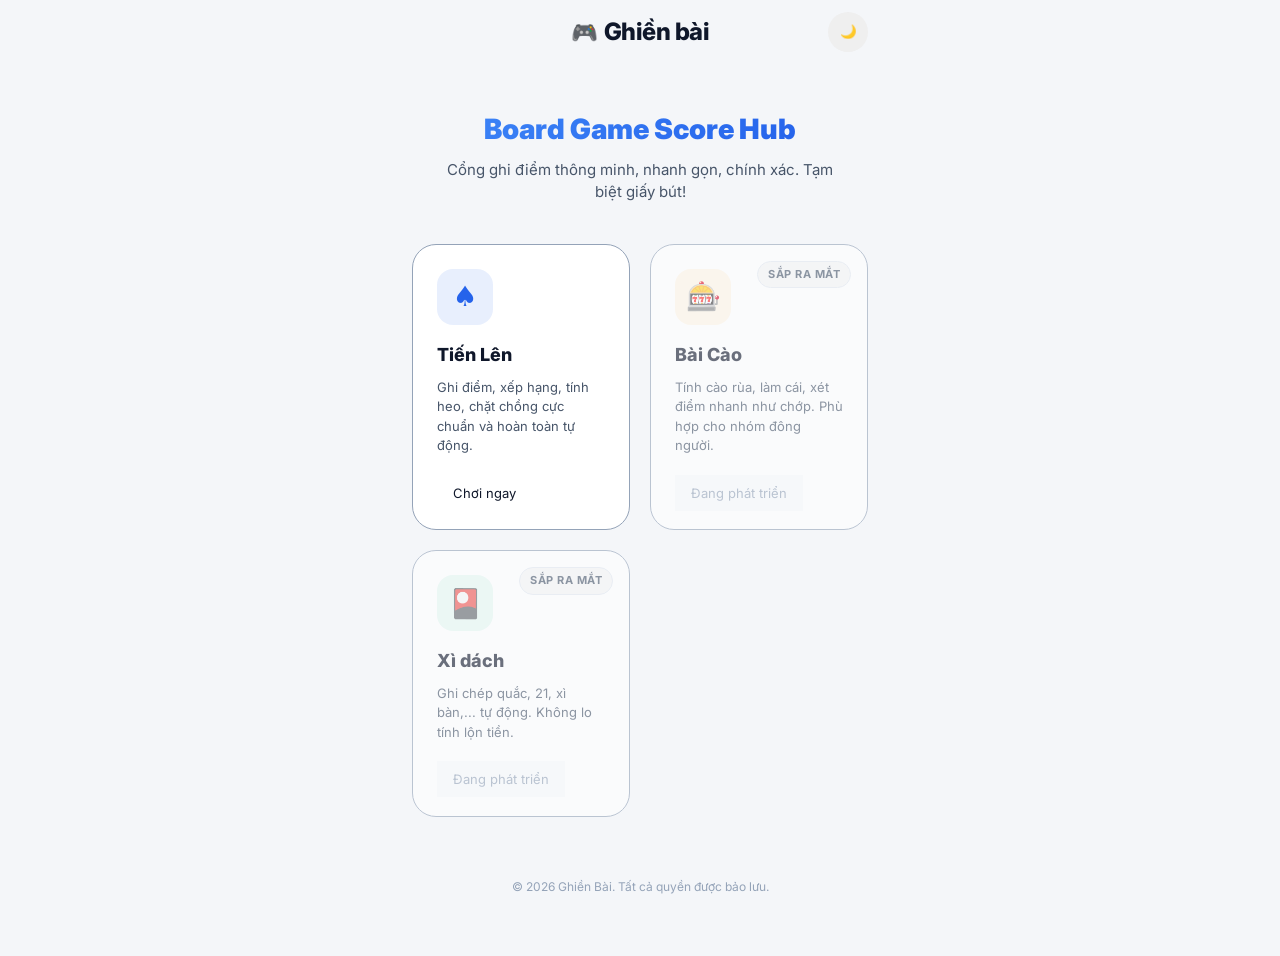
==== commit 28b3e419: "tai cau truc du an" ====
--- a/index.html
+++ b/index.html
@@ -5,345 +5,98 @@
     <meta charset="UTF-8">
     <meta name="viewport" content="width=device-width, initial-scale=1.0, maximum-scale=1.0, user-scalable=no">
     <meta name="description"
-        content="Tiến Lên Score — Ứng dụng tính điểm Tiến Lên miền Nam nhanh, chính xác. Giao diện Material Design.">
+        content="Board Game Score Hub — Cổng ghi điểm trò chơi đa năng, thông minh. Nhanh gọn, chính xác, không cần giấy bút.">
     <meta name="theme-color" content="#f8f9fa">
     <meta name="apple-mobile-web-app-status-bar-style" content="default">
-    <title>♠ Tiến Lên Score</title>
+    <title>Ghiền bài - Game Hub</title>
     <!-- Google Fonts: Roboto -->
     <link rel="preconnect" href="https://fonts.googleapis.com">
     <link rel="preconnect" href="https://fonts.gstatic.com" crossorigin>
     <link href="https://fonts.googleapis.com/css2?family=Roboto:wght@400;500;700;900&display=swap" rel="stylesheet">
-    <link rel="stylesheet" href="style.css">
+    <link rel="stylesheet" href="css/style-index.css">
 </head>
 
 <body>
-
-    <!-- ===== TOAST NOTIFICATION CONTAINER ===== -->
-    <div id="toastContainer" class="toast-container"></div>
-
-    <main class="app">
+    <main class="app hub-app">
 
         <!-- ===== HEADER ===== -->
-        <header class="header">
+        <header class="header hub-header">
             <div class="header-row">
                 <h1>
-                    <span class="logo-icon">♠️</span>
-                    <span class="title-text">Tiến Lên Score</span>
-                    <span class="logo-icon">♥️</span>
+                    <span class="logo-icon">🎮</span>
+                    <span class="title-text">Ghiền bài</span>
                 </h1>
-                <button id="themeToggle" class="theme-toggle-btn" aria-label="Đổi theme">
+                <button id="themeToggleHub" class="theme-toggle-btn" aria-label="Đổi theme">
                     <span class="theme-icon">🌙</span>
                 </button>
             </div>
-            <p>Tính điểm nhanh · Chuẩn xác · Không nhầm lẫn</p>
         </header>
 
-        <!-- ============================================
-         TAB 1: THIẾT LẬP BÀN CHƠI
-         ============================================ -->
-        <div id="tabSetup" class="tab-panel active">
-            <section class="card">
-                <h2 class="card-title">
-                    <span class="icon">♦️</span>
-                    Thiết lập bàn chơi
-                    <span class="icon">♣️</span>
-                </h2>
+        <!-- ===== HERO SECTION ===== -->
+        <section class="hero-section">
+            <h2 class="hero-title">Board Game Score Hub</h2>
+            <p class="hero-subtitle">Cổng ghi điểm thông minh, nhanh gọn, chính xác. Tạm biệt giấy bút!</p>
+        </section>
 
-                <!-- Mức cược -->
-                <div class="form-group">
-                    <label>Mức cược</label>
-                    <select id="betSelect">
-                        <option value="3-6">3 - 6</option>
-                        <option value="4-8">4 - 8</option>
-                        <option value="5-10">5 - 10</option>
-                        <option value="10-20">10 - 20</option>
-                        <option value="20-40">20 - 40</option>
-                        <option value="custom">Tùy chỉnh</option>
-                    </select>
+        <!-- ===== GAME GRID ===== -->
+        <section class="game-grid">
+
+            <!-- Tien Len (Active) -->
+            <a href="html/tienlen.html" class="game-card">
+                <div class="game-icon-wrapper tienlen-icon">
+                    <span class="game-icon">♠️</span>
                 </div>
+                <div class="game-info">
+                    <h3 class="game-title">Tiến Lên</h3>
+                    <p class="game-desc">Ghi điểm, xếp hạng, tính heo, chặt chồng cực chuẩn và hoàn toàn tự động.</p>
+                </div>
+                <div class="game-action">
+                    <span class="btn primary-btn btn-small">Chơi ngay</span>
+                </div>
+            </a>
 
-                <!-- Custom bet inputs -->
-                <div id="customBetBox" class="custom-bet-box hidden">
-                    <div class="input-grid">
-                        <div class="form-group">
-                            <label>Điểm thấp</label>
-                            <input type="number" id="lowBetInput" placeholder="Ví dụ: 5">
-                        </div>
-                        <div class="form-group">
-                            <label>Điểm cao</label>
-                            <input type="number" id="highBetInput" placeholder="Ví dụ: 10">
-                        </div>
-                    </div>
+            <!-- Bai Cao (Coming Soon) -->
+            <div class="game-card disabled-card">
+                <div class="badge-coming-soon">Sắp ra mắt</div>
+                <div class="game-icon-wrapper baicao-icon">
+                    <span class="game-icon">🎰</span>
                 </div>
+                <div class="game-info">
+                    <h3 class="game-title">Bài Cào</h3>
+                    <p class="game-desc">Tính cào rùa, làm cái, xét điểm nhanh như chớp. Phù hợp cho nhóm đông người.
+                    </p>
+                </div>
+                <div class="game-action">
+                    <span class="btn disabled-btn btn-small">Đang phát triển</span>
+                </div>
+            </div>
 
-                <!-- Hệ số phạt -->
-                <div class="input-grid">
-                    <div class="form-group">
-                        <label>Phạt Tới trắng</label>
-                        <select id="toiTrangMultiplierSelect">
-                            <option value="1">Nhân 1</option>
-                            <option value="2" selected>Nhân 2</option>
-                        </select>
-                    </div>
-                    <div class="form-group">
-                        <label>Phạt Giết ngộp</label>
-                        <select id="gietMultiplierSelect">
-                            <option value="1">Nhân 1</option>
-                            <option value="2" selected>Nhân 2</option>
-                        </select>
-                    </div>
+            <!-- Phom (Coming Soon) -->
+            <div class="game-card disabled-card">
+                <div class="badge-coming-soon">Sắp ra mắt</div>
+                <div class="game-icon-wrapper phom-icon">
+                    <span class="game-icon">🎴</span>
                 </div>
+                <div class="game-info">
+                    <h3 class="game-title">Xì dách</h3>
+                    <p class="game-desc">Ghi chép quắc, 21, xì bàn,... tự động. Không lo tính lộn tiền.</p>
+                </div>
+                <div class="game-action">
+                    <span class="btn disabled-btn btn-small">Đang phát triển</span>
+                </div>
+            </div>
 
-                <!-- Tên người chơi -->
-                <div class="section-label">
-                    <span class="icon">👥</span> Tên người chơi
-                </div>
-                <div class="player-inputs">
-                    <div class="form-group">
-                        <label>Người chơi 1</label>
-                        <input type="text" id="player1" placeholder="Tên người chơi 1">
-                    </div>
-                    <div class="form-group">
-                        <label>Người chơi 2</label>
-                        <input type="text" id="player2" placeholder="Tên người chơi 2">
-                    </div>
-                    <div class="form-group">
-                        <label>Người chơi 3</label>
-                        <input type="text" id="player3" placeholder="Tên người chơi 3">
-                    </div>
-                    <div class="form-group">
-                        <label>Người chơi 4</label>
-                        <input type="text" id="player4" placeholder="Tên người chơi 4">
-                    </div>
-                </div>
+        </section>
 
-                <button id="startBtn" class="btn main-btn">🃏 Vào Bàn</button>
-            </section>
-        </div>
-
-        <!-- ============================================
-         TAB 2: GHI ĐIỂM & CHẶT CHÉM
-         ============================================ -->
-        <div id="tabGame" class="tab-panel">
-
-            <!-- Bảng tổng điểm -->
-            <section class="card" id="scoreSection">
-                <div class="score-header">
-                    <h2 class="card-title">
-                        <span class="icon">🏆</span> Bảng Tổng Điểm
-                    </h2>
-                    <span id="currentBetText" class="bet-badge"></span>
-                </div>
-                <div id="scoreBoard" class="score-board"></div>
-                <div class="total-score">
-                    Quỹ bàn (Check lỗi): <span id="totalScoreText">0</span>
-                </div>
-            </section>
-
-            <!-- Chọn thứ hạng -->
-            <section class="card" id="gameSection">
-                <h2 class="card-title">
-                    <span class="icon">🎯</span> Bàn hiện tại
-                </h2>
-                <p class="hint">Chọn kết quả cho từng người chơi:</p>
-                <div id="rankArea" class="rank-area"></div>
-
-                <!-- Tùy chọn chặt chém -->
-                <details class="extra-box">
-                    <summary>🔥 Tùy chọn chặt chém</summary>
-
-                    <!-- Chặt heo -->
-                    <details class="mini-box">
-                        <summary>🗡️ Chặt heo</summary>
-                        <div class="extra-content">
-                            <div class="form-group">
-                                <label>Người chặt</label>
-                                <select id="cutterSelect"></select>
-                            </div>
-                            <div class="form-group">
-                                <label>Người bị chặt</label>
-                                <select id="victimSelect"></select>
-                            </div>
-                            <div class="form-group">
-                                <label>Loại heo bị chặt</label>
-                                <select id="pigTypeSelect">
-                                    <option value="black">Heo đen</option>
-                                    <option value="red">Heo đỏ</option>
-                                </select>
-                            </div>
-                            <button id="addPigBtn" class="btn action-btn">Thêm chặt heo</button>
-                            <div id="pigList" class="action-list"></div>
-                        </div>
-                    </details>
-
-                    <!-- Thúi heo -->
-                    <details class="mini-box">
-                        <summary>💩 Thúi heo (chết ngộp)</summary>
-                        <div class="extra-content">
-                            <div class="input-grid">
-                                <div class="form-group">
-                                    <label>Người ăn tiền</label>
-                                    <select id="rottenWinnerSelect"></select>
-                                </div>
-                                <div class="form-group">
-                                    <label>Người thúi</label>
-                                    <select id="rottenVictimSelect"></select>
-                                </div>
-                            </div>
-                            <div class="input-grid">
-                                <div class="form-group">
-                                    <label>Heo đen</label>
-                                    <input type="number" id="rottenBlackInput" min="0" value="0">
-                                </div>
-                                <div class="form-group">
-                                    <label>Heo đỏ</label>
-                                    <input type="number" id="rottenRedInput" min="0" value="0">
-                                </div>
-                            </div>
-                            <div class="form-group">
-                                <label>3 đôi thông</label>
-                                <input type="number" id="rottenTriplePairInput" min="0" value="0">
-                            </div>
-                            <button id="addRottenPigBtn" class="btn action-btn">Thêm thúi heo</button>
-                            <div id="rottenPigList" class="action-list"></div>
-                        </div>
-                    </details>
-
-                    <!-- Chặt chồng -->
-                    <details class="mini-box">
-                        <summary>⚡ Chặt chồng</summary>
-                        <div class="extra-content">
-                            <div class="form-group">
-                                <label>Người chồng</label>
-                                <select id="stackerSelect"></select>
-                            </div>
-                            <div class="form-group">
-                                <label>Người bị chồng (nạn nhân cũ)</label>
-                                <select id="stackVictimSelect"></select>
-                            </div>
-                            <div class="form-group">
-                                <label>Bộ dùng để chồng</label>
-                                <select id="stackAddSelect">
-                                    <option value="triplePair">3 đôi thông</option>
-                                    <option value="fourKind">Tứ quý</option>
-                                </select>
-                            </div>
-                            <button id="addStackBtn" class="btn action-btn">Thêm chặt chồng</button>
-                            <div id="stackList" class="action-list"></div>
-                        </div>
-                    </details>
-                </details>
-
-                <!-- Điều chỉnh thông số & điểm -->
-                <details class="extra-box">
-                    <summary>⚙️ Điều chỉnh thông số & điểm</summary>
-                    <div class="extra-content">
-                        <!-- Thay đổi mức cược -->
-                        <div class="bet-changer-title">💰 Thay đổi mức cược</div>
-                        <div class="bet-changer-grid">
-                            <div class="form-group">
-                                <select id="ingameBetSelect">
-                                    <option value="3-6">3 - 6</option>
-                                    <option value="4-8">4 - 8</option>
-                                    <option value="5-10">5 - 10</option>
-                                    <option value="10-20">10 - 20</option>
-                                    <option value="20-40">20 - 40</option>
-                                    <option value="custom">Tùy chỉnh</option>
-                                </select>
-                            </div>
-                            <button id="ingameBetApplyBtn" class="bet-change-btn">Áp dụng</button>
-                        </div>
-                        <div id="ingameCustomBetBox" class="custom-bet-box hidden">
-                            <div class="input-grid">
-                                <div class="form-group">
-                                    <label>Điểm thấp</label>
-                                    <input type="number" id="ingameLowBet" placeholder="Ví dụ: 5">
-                                </div>
-                                <div class="form-group">
-                                    <label>Điểm cao</label>
-                                    <input type="number" id="ingameHighBet" placeholder="Ví dụ: 10">
-                                </div>
-                            </div>
-                        </div>
-
-                        <hr class="divider">
-
-                        <!-- Cộng/Trừ điểm thủ công -->
-                        <div class="bet-changer-title">🔢 Cộng/Trừ điểm thủ công</div>
-                        <div class="input-grid">
-                            <div class="form-group">
-                                <label>Người chơi</label>
-                                <select id="manualPlayerSelect"></select>
-                            </div>
-                            <div class="form-group">
-                                <label>Số điểm (+ hoặc -)</label>
-                                <input type="number" id="manualPointInput" placeholder="VD: 5 hoặc -5">
-                            </div>
-                        </div>
-                        <button id="manualAdjustBtn" class="btn warning-btn">Cập nhật điểm</button>
-                    </div>
-                </details>
-
-                <!-- Nút hành động chính -->
-                <div class="main-actions">
-                    <button id="calculateBtn" class="btn main-btn">✅ Chốt Bàn Này</button>
-                    <button id="clearRoundBtn" class="btn light-btn">🔄 Xóa làm lại</button>
-                </div>
-            </section>
-        </div>
-
-        <!-- ============================================
-         TAB 3: LỊCH SỬ & THỐNG KÊ
-         ============================================ -->
-        <div id="tabHistory" class="tab-panel">
-            <section class="card">
-                <h2 class="card-title">
-                    <span class="icon">📊</span> Lịch sử & Thống kê
-                </h2>
-
-                <!-- Stats summary -->
-                <div id="statsSummary" class="stats-summary">
-                    <div class="stat-item">
-                        <div class="stat-value" id="statsRounds">0</div>
-                        <div class="stat-label">Ván đã chơi</div>
-                    </div>
-                    <div class="stat-item">
-                        <div class="stat-value" id="statsTotal">0</div>
-                        <div class="stat-label">Quỹ bàn</div>
-                    </div>
-                </div>
-
-                <div id="historyList"></div>
-            </section>
-
-            <!-- Nút kết thúc ván -->
-            <button id="resetBtn" class="btn danger-btn">⚠️ Kết thúc — Chơi lại từ đầu</button>
-        </div>
+        <!-- ===== FOOTER ===== -->
+        <footer class="hub-footer">
+            <p>&copy; 2026 Ghiền Bài. Tất cả quyền được bảo lưu.</p>
+        </footer>
 
     </main>
 
-    <!-- ===== BOTTOM NAVIGATION ===== -->
-    <nav id="bottomNav" class="bottom-nav">
-        <div class="nav-inner">
-            <button class="nav-tab" data-tab="tabSetup" id="navSetup">
-                <span class="nav-icon">⚙️</span>
-                <span class="nav-label">Thiết lập</span>
-            </button>
-            <button class="nav-tab active" data-tab="tabGame" id="navGame">
-                <span class="nav-icon">🎮</span>
-                <span class="nav-label">Ghi điểm</span>
-            </button>
-            <button class="nav-tab" data-tab="tabHistory" id="navHistory">
-                <span class="nav-icon">📊</span>
-                <span class="nav-label">Lịch sử</span>
-            </button>
-        </div>
-    </nav>
-
-    <!-- Hidden message box for backwards compatibility -->
-    <div id="messageBox" class="message-box"></div>
-
-    <script src="script.js"></script>
+    <!-- ===== SCRIPTS ===== -->
+    <script src="js/script-index.js"></script>
 </body>
 
 </html>
--- a/css/style-index.css
+++ b/css/style-index.css
@@ -0,0 +1,362 @@
+﻿@import url('https://fonts.googleapis.com/css2?family=Inter:wght@400;500;600;700;800&display=swap');
+
+/* ========================================================
+   THEME: PREMIUM GLASSMORPHISM & GRADIENTS
+   ======================================================== */
+
+/* =========================================================
+   CSS CUSTOM PROPERTIES â€” LIGHT MODE (Default)
+   ========================================================= */
+:root {
+    /* === Premium Accent Colors === */
+    --blue: #2563eb;
+    --blue-rgb: 37, 99, 235;
+    --green: #10b981;
+    --green-rgb: 16, 185, 129;
+    --red: #ef4444;
+    --red-rgb: 239, 68, 68;
+    --yellow: #f59e0b;
+    --yellow-rgb: 245, 158, 11;
+
+    /* === Gradients === */
+    --gradient-primary: linear-gradient(135deg, #3b82f6 0%, #2563eb 100%);
+    --gradient-success: linear-gradient(135deg, #34d399 0%, #10b981 100%);
+    --gradient-danger: linear-gradient(135deg, #f87171 0%, #ef4444 100%);
+    --gradient-warning: linear-gradient(135deg, #fbbf24 0%, #f59e0b 100%);
+
+    /* === Surfaces â€” Light Mode === */
+    --bg-body: #f4f6f9;
+    --bg-card: #ffffff;
+    --bg-input: #f8fafc;
+    --bg-elevated: #ffffff;
+    --bg-hover: rgba(0, 0, 0, 0.04);
+    --bg-glass: rgba(255, 255, 255, 0.85);
+
+    /* === Text â€” Light Mode === */
+    --text-primary: #0f172a;
+    --text-secondary: #475569;
+    --text-muted: #94a3b8;
+    --text-on-primary: #ffffff;
+
+    /* === Borders â€” Light Mode === */
+    --border-subtle: #e2e8f0;
+    --border-default: #cbd5e1;
+    --border-card: #94a3b8;
+    --border-glass: rgba(255, 255, 255, 0.6);
+
+    /* === Shadows â€” Light Mode (Multi-layered) === */
+    --shadow-card: 0 4px 6px -1px rgba(0, 0, 0, 0.05), 0 2px 4px -2px rgba(0, 0, 0, 0.05);
+    --shadow-card-hover: 0 10px 15px -3px rgba(0, 0, 0, 0.08), 0 4px 6px -4px rgba(0, 0, 0, 0.05);
+    --shadow-elevated: 0 20px 25px -5px rgba(0, 0, 0, 0.1), 0 8px 10px -6px rgba(0, 0, 0, 0.1);
+    --shadow-nav: 0 -4px 6px -1px rgba(0, 0, 0, 0.05);
+
+    /* === Spacing & Radius === */
+    --radius-xl: 24px;
+    --radius-lg: 16px;
+    --radius-md: 12px;
+    --radius-sm: 8px;
+    --radius-pill: 9999px;
+
+    /* === Motion === */
+    --transition: 0.25s cubic-bezier(0.16, 1, 0.3, 1);
+    --transition-theme: 0.5s cubic-bezier(0.16, 1, 0.3, 1);
+    --bounce: 0.5s cubic-bezier(0.34, 1.56, 0.64, 1);
+
+    /* === Navigation === */
+    --nav-height: 64px;
+}
+
+/* =========================================================
+   CSS CUSTOM PROPERTIES â€” DARK MODE
+   ========================================================= */
+[data-theme="dark"] {
+    --bg-body: #000000;
+    --bg-card: rgba(20, 20, 20, 0.7);
+    --bg-input: rgba(30, 30, 30, 0.6);
+    --bg-elevated: rgba(26, 26, 26, 0.9);
+    --bg-hover: rgba(255, 255, 255, 0.06);
+    --bg-glass: rgba(0, 0, 0, 0.75);
+
+    --text-primary: #f8fafc;
+    --text-secondary: #94a3b8;
+    --text-muted: #64748b;
+    --text-on-primary: #ffffff;
+
+    --border-subtle: rgba(255, 255, 255, 0.08);
+    --border-default: rgba(255, 255, 255, 0.15);
+    --border-card: rgba(255, 255, 255, 0.35);
+    --border-glass: rgba(255, 255, 255, 0.15);
+
+    --shadow-card: 0 4px 6px -1px rgba(0, 0, 0, 0.7), 0 2px 4px -2px rgba(0, 0, 0, 0.7);
+    --shadow-card-hover: 0 10px 15px -3px rgba(0, 0, 0, 0.8), 0 4px 6px -4px rgba(0, 0, 0, 0.8);
+    --shadow-elevated: 0 20px 25px -5px rgba(0, 0, 0, 0.8), 0 8px 10px -6px rgba(0, 0, 0, 0.8);
+    --shadow-nav: 0 -4px 6px -1px rgba(0, 0, 0, 0.6);
+}
+
+/* =========================================================
+   RESET & BASE
+   ========================================================= */
+*,
+*::before,
+*::after {
+    margin: 0;
+    padding: 0;
+    box-sizing: border-box;
+}
+
+html {
+    scroll-behavior: smooth;
+    -webkit-tap-highlight-color: transparent;
+}
+
+body {
+    font-family: 'Inter', system-ui, -apple-system, sans-serif;
+    background-color: var(--bg-body);
+    color: var(--text-primary);
+    min-height: 100vh;
+    min-height: 100dvh;
+    line-height: 1.6;
+    overflow-x: hidden;
+    position: relative;
+    transition: background-color var(--transition-theme), color var(--transition-theme);
+}
+
+/* =========================================================
+   MAIN APP CONTAINER
+   ========================================================= */
+.app {
+    position: relative;
+    z-index: 1;
+    max-width: 520px;
+    margin: 0 auto;
+    padding: 0 16px;
+    padding-bottom: calc(var(--nav-height) + 20px);
+}
+
+/* =========================================================
+   HEADER
+   ========================================================= */
+.header {
+    text-align: center;
+    padding: 16px 16px;
+    position: relative;
+}
+
+.header-row {
+    display: flex;
+    align-items: center;
+    justify-content: center;
+    position: relative;
+}
+
+.header h1 {
+    font-size: clamp(20px, 5vw, 24px);
+    font-weight: 800;
+    letter-spacing: -0.5px;
+    color: var(--text-primary);
+    display: flex;
+    align-items: center;
+    justify-content: center;
+    gap: 6px;
+    line-height: 1.3;
+    transition: color var(--transition-theme);
+}
+
+.header h1 .logo-icon {
+    font-size: 0.9em;
+}
+
+.header h1 .title-text {
+    color: var(--text-primary);
+}
+
+.header p {
+    font-size: clamp(11px, 2.8vw, 13px);
+    color: var(--text-secondary);
+    margin-top: 4px;
+    letter-spacing: 0.2px;
+    transition: color var(--transition-theme);
+}
+
+/* --- Theme Toggle Button --- */
+.theme-toggle-btn {
+    position: absolute;
+    right: 0;
+    top: 50%;
+    transform: translateY(-50%);
+    width: 40px;
+    height: 40px;
+    border-radius: 50%;
+    border: none;
+}
+
+/* =========================================================
+   GAME HUB (LANDING PAGE)
+   ========================================================= */
+.hub-app {
+    padding-bottom: 40px;
+}
+
+.hub-header {
+    margin-bottom: 20px;
+}
+
+.hero-section {
+    text-align: center;
+    padding: 30px 20px 40px;
+    display: flex;
+    flex-direction: column;
+    align-items: center;
+}
+
+.hero-title {
+    font-size: 28px;
+    font-weight: 900;
+    color: var(--text-primary);
+    margin-bottom: 12px;
+    background: var(--gradient-primary);
+    -webkit-background-clip: text;
+    -webkit-text-fill-color: transparent;
+    line-height: 1.2;
+}
+
+.hero-subtitle {
+    font-size: 15px;
+    color: var(--text-secondary);
+    max-width: 400px;
+    line-height: 1.5;
+}
+
+.game-grid {
+    display: grid;
+    grid-template-columns: 1fr;
+    gap: 20px;
+    padding: 0 16px;
+    max-width: 600px;
+    margin: 0 auto;
+}
+
+@media (min-width: 768px) {
+    .game-grid {
+        grid-template-columns: repeat(2, 1fr);
+    }
+}
+
+.game-card {
+    position: relative;
+    display: flex;
+    flex-direction: column;
+    background: var(--bg-elevated);
+    border: 1px solid var(--border-card);
+    border-radius: var(--radius-xl);
+    padding: 24px;
+    text-decoration: none;
+    color: inherit;
+    transition: transform var(--bounce), box-shadow var(--bounce), background-color var(--transition-theme), border-color var(--transition-theme);
+    overflow: hidden;
+}
+
+.game-card:hover {
+    transform: translateY(-4px);
+    box-shadow: var(--shadow-card-hover);
+}
+
+.game-card:active {
+    transform: scale(0.97);
+}
+
+.disabled-card {
+    opacity: 0.6;
+    cursor: not-allowed;
+}
+
+.disabled-card:hover {
+    transform: none;
+    box-shadow: none;
+}
+
+.disabled-card:active {
+    transform: none;
+}
+
+.badge-coming-soon {
+    position: absolute;
+    top: 16px;
+    right: 16px;
+    background: var(--bg-hover);
+    color: var(--text-secondary);
+    padding: 4px 10px;
+    border-radius: var(--radius-pill);
+    font-size: 11px;
+    font-weight: 700;
+    text-transform: uppercase;
+    letter-spacing: 0.5px;
+    border: 1px solid var(--border-subtle);
+}
+
+.game-icon-wrapper {
+    width: 56px;
+    height: 56px;
+    border-radius: var(--radius-lg);
+    display: flex;
+    align-items: center;
+    justify-content: center;
+    font-size: 28px;
+    margin-bottom: 16px;
+    background: var(--bg-hover);
+}
+
+.tienlen-icon {
+    background: rgba(var(--blue-rgb), 0.1);
+    color: var(--blue);
+}
+
+.baicao-icon {
+    background: rgba(var(--yellow-rgb), 0.1);
+    color: var(--yellow);
+}
+
+.phom-icon {
+    background: rgba(var(--green-rgb), 0.1);
+    color: var(--green);
+}
+
+.game-title {
+    font-size: 18px;
+    font-weight: 800;
+    color: var(--text-primary);
+    margin-bottom: 8px;
+}
+
+.game-desc {
+    font-size: 13px;
+    color: var(--text-secondary);
+    line-height: 1.5;
+    margin-bottom: 24px;
+    flex-grow: 1;
+}
+
+.game-action {
+    margin-top: auto;
+}
+
+.btn-small {
+    padding: 10px 16px;
+    font-size: 13px;
+    min-height: unset;
+    width: 100%;
+}
+
+.disabled-btn {
+    background: var(--bg-input);
+    color: var(--text-muted);
+    pointer-events: none;
+}
+
+.hub-footer {
+    text-align: center;
+    margin-top: 40px;
+    padding: 20px;
+    font-size: 12px;
+    color: var(--text-muted);
+}
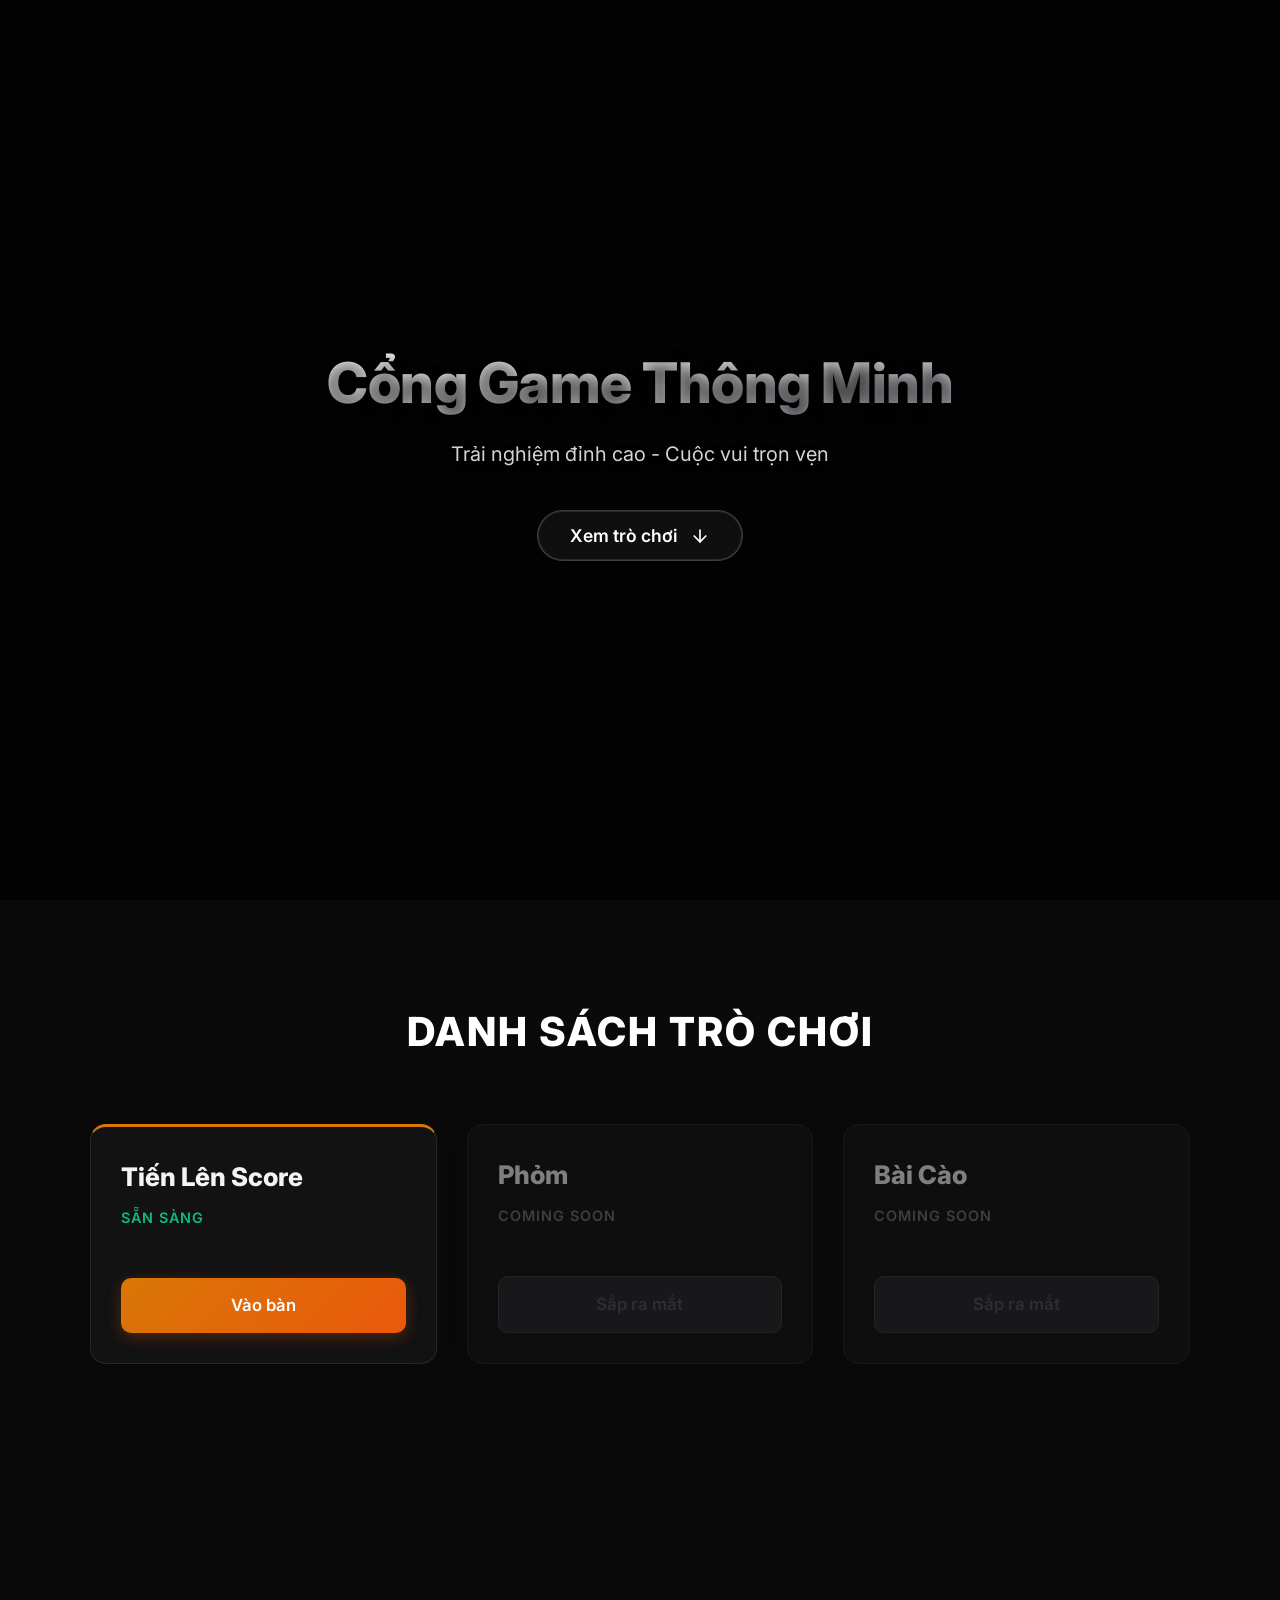
==== commit 43080d63: "lam trang chu" ====
--- a/index.html
+++ b/index.html
@@ -1,102 +1,83 @@
 <!DOCTYPE html>
 <html lang="vi">
-
 <head>
     <meta charset="UTF-8">
     <meta name="viewport" content="width=device-width, initial-scale=1.0, maximum-scale=1.0, user-scalable=no">
-    <meta name="description"
-        content="Board Game Score Hub — Cổng ghi điểm trò chơi đa năng, thông minh. Nhanh gọn, chính xác, không cần giấy bút.">
-    <meta name="theme-color" content="#f8f9fa">
-    <meta name="apple-mobile-web-app-status-bar-style" content="default">
-    <title>Ghiền bài - Game Hub</title>
-    <!-- Google Fonts: Roboto -->
+    <meta name="description" content="Cổng Game Thông Minh — Trải nghiệm đỉnh cao, cuộc vui trọn vẹn.">
+    <meta name="theme-color" content="#0a0a0a">
+    <title>Game Hub - Cổng Game Thông Minh</title>
+    <!-- Google Fonts: Inter -->
     <link rel="preconnect" href="https://fonts.googleapis.com">
     <link rel="preconnect" href="https://fonts.gstatic.com" crossorigin>
-    <link href="https://fonts.googleapis.com/css2?family=Roboto:wght@400;500;700;900&display=swap" rel="stylesheet">
+    <link href="https://fonts.googleapis.com/css2?family=Inter:wght@400;600;800&display=swap" rel="stylesheet">
     <link rel="stylesheet" href="css/style-index.css">
 </head>
+<body>
+    <!-- SECTION 1: HERO BANNER -->
+    <section id="hero" class="hero-section">
+        <!-- Video Background -->
+        <video class="video-bg" src="images/video-background.mp4" autoplay loop muted playsinline></video>
+        
+        <!-- Overlay -->
+        <div class="video-overlay"></div>
+        
+        <!-- Center Content -->
+        <div class="hero-content">
+            <h1 class="slogan-main">Cổng Game Thông Minh</h1>
+            <p class="slogan-sub">Trải nghiệm đỉnh cao - Cuộc vui trọn vẹn</p>
+            
+            <button id="btnScrollDown" class="cta-btn" aria-label="Xem trò chơi">
+                Xem trò chơi
+                <svg class="icon-arrow" xmlns="http://www.w3.org/2000/svg" viewBox="0 0 24 24" fill="none" stroke="currentColor" stroke-width="2" stroke-linecap="round" stroke-linejoin="round">
+                    <line x1="12" y1="5" x2="12" y2="19"></line>
+                    <polyline points="19 12 12 19 5 12"></polyline>
+                </svg>
+            </button>
+        </div>
+    </section>
 
-<body>
-    <main class="app hub-app">
+    <!-- SECTION 2: GAME GRID -->
+    <section id="game-list" class="games-section">
+        <div class="container">
+            <h2 class="section-title">Danh sách trò chơi</h2>
+            
+            <div class="game-grid">
+                <!-- Thẻ 1: Tiến Lên Score (Sẵn sàng) -->
+                <div class="game-card ready">
+                    <div class="card-inner">
+                        <h3 class="game-name">Tiến Lên Score</h3>
+                        <p class="game-status status-ready">Sẵn sàng</p>
+                    </div>
+                    <div class="card-action">
+                        <a href="html/tienlen.html" class="btn-play">Vào bàn</a>
+                    </div>
+                </div>
 
-        <!-- ===== HEADER ===== -->
-        <header class="header hub-header">
-            <div class="header-row">
-                <h1>
-                    <span class="logo-icon">🎮</span>
-                    <span class="title-text">Ghiền bài</span>
-                </h1>
-                <button id="themeToggleHub" class="theme-toggle-btn" aria-label="Đổi theme">
-                    <span class="theme-icon">🌙</span>
-                </button>
-            </div>
-        </header>
+                <!-- Thẻ 2: Phỏm (Coming Soon) -->
+                <div class="game-card coming-soon">
+                    <div class="card-inner">
+                        <h3 class="game-name">Phỏm</h3>
+                        <p class="game-status status-soon">Coming Soon</p>
+                    </div>
+                    <div class="card-action">
+                        <span class="btn-disabled">Sắp ra mắt</span>
+                    </div>
+                </div>
 
-        <!-- ===== HERO SECTION ===== -->
-        <section class="hero-section">
-            <h2 class="hero-title">Board Game Score Hub</h2>
-            <p class="hero-subtitle">Cổng ghi điểm thông minh, nhanh gọn, chính xác. Tạm biệt giấy bút!</p>
-        </section>
-
-        <!-- ===== GAME GRID ===== -->
-        <section class="game-grid">
-
-            <!-- Tien Len (Active) -->
-            <a href="html/tienlen.html" class="game-card">
-                <div class="game-icon-wrapper tienlen-icon">
-                    <span class="game-icon">♠️</span>
-                </div>
-                <div class="game-info">
-                    <h3 class="game-title">Tiến Lên</h3>
-                    <p class="game-desc">Ghi điểm, xếp hạng, tính heo, chặt chồng cực chuẩn và hoàn toàn tự động.</p>
-                </div>
-                <div class="game-action">
-                    <span class="btn primary-btn btn-small">Chơi ngay</span>
-                </div>
-            </a>
-
-            <!-- Bai Cao (Coming Soon) -->
-            <div class="game-card disabled-card">
-                <div class="badge-coming-soon">Sắp ra mắt</div>
-                <div class="game-icon-wrapper baicao-icon">
-                    <span class="game-icon">🎰</span>
-                </div>
-                <div class="game-info">
-                    <h3 class="game-title">Bài Cào</h3>
-                    <p class="game-desc">Tính cào rùa, làm cái, xét điểm nhanh như chớp. Phù hợp cho nhóm đông người.
-                    </p>
-                </div>
-                <div class="game-action">
-                    <span class="btn disabled-btn btn-small">Đang phát triển</span>
+                <!-- Thẻ 3: Bài Cào (Coming Soon) -->
+                <div class="game-card coming-soon">
+                    <div class="card-inner">
+                        <h3 class="game-name">Bài Cào</h3>
+                        <p class="game-status status-soon">Coming Soon</p>
+                    </div>
+                    <div class="card-action">
+                        <span class="btn-disabled">Sắp ra mắt</span>
+                    </div>
                 </div>
             </div>
+        </div>
+    </section>
 
-            <!-- Phom (Coming Soon) -->
-            <div class="game-card disabled-card">
-                <div class="badge-coming-soon">Sắp ra mắt</div>
-                <div class="game-icon-wrapper phom-icon">
-                    <span class="game-icon">🎴</span>
-                </div>
-                <div class="game-info">
-                    <h3 class="game-title">Xì dách</h3>
-                    <p class="game-desc">Ghi chép quắc, 21, xì bàn,... tự động. Không lo tính lộn tiền.</p>
-                </div>
-                <div class="game-action">
-                    <span class="btn disabled-btn btn-small">Đang phát triển</span>
-                </div>
-            </div>
-
-        </section>
-
-        <!-- ===== FOOTER ===== -->
-        <footer class="hub-footer">
-            <p>&copy; 2026 Ghiền Bài. Tất cả quyền được bảo lưu.</p>
-        </footer>
-
-    </main>
-
-    <!-- ===== SCRIPTS ===== -->
     <script src="js/script-index.js"></script>
 </body>
-
 </html>
--- a/css/style-index.css
+++ b/css/style-index.css
@@ -1,239 +1,169 @@
-﻿@import url('https://fonts.googleapis.com/css2?family=Inter:wght@400;500;600;700;800&display=swap');
-
-/* ========================================================
-   THEME: PREMIUM GLASSMORPHISM & GRADIENTS
-   ======================================================== */
-
-/* =========================================================
-   CSS CUSTOM PROPERTIES â€” LIGHT MODE (Default)
-   ========================================================= */
-:root {
-    /* === Premium Accent Colors === */
-    --blue: #2563eb;
-    --blue-rgb: 37, 99, 235;
-    --green: #10b981;
-    --green-rgb: 16, 185, 129;
-    --red: #ef4444;
-    --red-rgb: 239, 68, 68;
-    --yellow: #f59e0b;
-    --yellow-rgb: 245, 158, 11;
-
-    /* === Gradients === */
-    --gradient-primary: linear-gradient(135deg, #3b82f6 0%, #2563eb 100%);
-    --gradient-success: linear-gradient(135deg, #34d399 0%, #10b981 100%);
-    --gradient-danger: linear-gradient(135deg, #f87171 0%, #ef4444 100%);
-    --gradient-warning: linear-gradient(135deg, #fbbf24 0%, #f59e0b 100%);
-
-    /* === Surfaces â€” Light Mode === */
-    --bg-body: #f4f6f9;
-    --bg-card: #ffffff;
-    --bg-input: #f8fafc;
-    --bg-elevated: #ffffff;
-    --bg-hover: rgba(0, 0, 0, 0.04);
-    --bg-glass: rgba(255, 255, 255, 0.85);
-
-    /* === Text â€” Light Mode === */
-    --text-primary: #0f172a;
-    --text-secondary: #475569;
-    --text-muted: #94a3b8;
-    --text-on-primary: #ffffff;
-
-    /* === Borders â€” Light Mode === */
-    --border-subtle: #e2e8f0;
-    --border-default: #cbd5e1;
-    --border-card: #94a3b8;
-    --border-glass: rgba(255, 255, 255, 0.6);
-
-    /* === Shadows â€” Light Mode (Multi-layered) === */
-    --shadow-card: 0 4px 6px -1px rgba(0, 0, 0, 0.05), 0 2px 4px -2px rgba(0, 0, 0, 0.05);
-    --shadow-card-hover: 0 10px 15px -3px rgba(0, 0, 0, 0.08), 0 4px 6px -4px rgba(0, 0, 0, 0.05);
-    --shadow-elevated: 0 20px 25px -5px rgba(0, 0, 0, 0.1), 0 8px 10px -6px rgba(0, 0, 0, 0.1);
-    --shadow-nav: 0 -4px 6px -1px rgba(0, 0, 0, 0.05);
-
-    /* === Spacing & Radius === */
-    --radius-xl: 24px;
-    --radius-lg: 16px;
-    --radius-md: 12px;
-    --radius-sm: 8px;
-    --radius-pill: 9999px;
-
-    /* === Motion === */
-    --transition: 0.25s cubic-bezier(0.16, 1, 0.3, 1);
-    --transition-theme: 0.5s cubic-bezier(0.16, 1, 0.3, 1);
-    --bounce: 0.5s cubic-bezier(0.34, 1.56, 0.64, 1);
-
-    /* === Navigation === */
-    --nav-height: 64px;
-}
-
-/* =========================================================
-   CSS CUSTOM PROPERTIES â€” DARK MODE
-   ========================================================= */
-[data-theme="dark"] {
-    --bg-body: #000000;
-    --bg-card: rgba(20, 20, 20, 0.7);
-    --bg-input: rgba(30, 30, 30, 0.6);
-    --bg-elevated: rgba(26, 26, 26, 0.9);
-    --bg-hover: rgba(255, 255, 255, 0.06);
-    --bg-glass: rgba(0, 0, 0, 0.75);
-
-    --text-primary: #f8fafc;
-    --text-secondary: #94a3b8;
-    --text-muted: #64748b;
-    --text-on-primary: #ffffff;
-
-    --border-subtle: rgba(255, 255, 255, 0.08);
-    --border-default: rgba(255, 255, 255, 0.15);
-    --border-card: rgba(255, 255, 255, 0.35);
-    --border-glass: rgba(255, 255, 255, 0.15);
-
-    --shadow-card: 0 4px 6px -1px rgba(0, 0, 0, 0.7), 0 2px 4px -2px rgba(0, 0, 0, 0.7);
-    --shadow-card-hover: 0 10px 15px -3px rgba(0, 0, 0, 0.8), 0 4px 6px -4px rgba(0, 0, 0, 0.8);
-    --shadow-elevated: 0 20px 25px -5px rgba(0, 0, 0, 0.8), 0 8px 10px -6px rgba(0, 0, 0, 0.8);
-    --shadow-nav: 0 -4px 6px -1px rgba(0, 0, 0, 0.6);
-}
-
-/* =========================================================
-   RESET & BASE
-   ========================================================= */
-*,
-*::before,
-*::after {
+/* RESET & BASE */
+* {
     margin: 0;
     padding: 0;
     box-sizing: border-box;
 }
 
 html {
-    scroll-behavior: smooth;
-    -webkit-tap-highlight-color: transparent;
+    scroll-behavior: smooth; /* Hỗ trợ cuộn mượt bằng CSS (phòng hờ) */
 }
 
 body {
-    font-family: 'Inter', system-ui, -apple-system, sans-serif;
-    background-color: var(--bg-body);
-    color: var(--text-primary);
-    min-height: 100vh;
-    min-height: 100dvh;
+    font-family: 'Inter', sans-serif;
+    background-color: #0a0a0a; /* Background đen nhám */
+    color: #ffffff;
+    overflow-x: hidden;
     line-height: 1.6;
-    overflow-x: hidden;
-    position: relative;
-    transition: background-color var(--transition-theme), color var(--transition-theme);
-}
-
-/* =========================================================
-   MAIN APP CONTAINER
-   ========================================================= */
-.app {
-    position: relative;
+}
+
+/* =========================================
+   SECTION 1: HERO BANNER (100vh)
+   ========================================= */
+.hero-section {
+    position: relative;
+    width: 100%;
+    height: 100vh; /* Bắt buộc 100vh để chiếm trọn màn hình ban đầu */
+    display: flex;
+    align-items: center;
+    justify-content: center;
+    overflow: hidden;
     z-index: 1;
-    max-width: 520px;
-    margin: 0 auto;
-    padding: 0 16px;
-    padding-bottom: calc(var(--nav-height) + 20px);
-}
-
-/* =========================================================
-   HEADER
-   ========================================================= */
-.header {
-    text-align: center;
-    padding: 16px 16px;
-    position: relative;
-}
-
-.header-row {
-    display: flex;
-    align-items: center;
-    justify-content: center;
-    position: relative;
-}
-
-.header h1 {
-    font-size: clamp(20px, 5vw, 24px);
+}
+
+/* Video Background Full Screen */
+.video-bg {
+    position: absolute;
+    top: 0;
+    left: 0;
+    width: 100%;
+    height: 100%;
+    object-fit: cover;
+    z-index: -2;
+}
+
+/* Lớp phủ đen/xám tối bán trong suốt */
+.video-overlay {
+    position: absolute;
+    top: 0;
+    left: 0;
+    width: 100%;
+    height: 100%;
+    background: rgba(0, 0, 0, 0.7); 
+    z-index: -1;
+}
+
+/* Nội dung trung tâm */
+.hero-content {
+    text-align: center;
+    padding: 0 20px;
+    display: flex;
+    flex-direction: column;
+    align-items: center;
+    max-width: 800px;
+}
+
+.slogan-main {
+    font-size: 3.5rem;
     font-weight: 800;
+    margin-bottom: 10px;
+    color: #ffffff;
+    text-shadow: 0 4px 15px rgba(0, 0, 0, 0.8);
     letter-spacing: -0.5px;
-    color: var(--text-primary);
-    display: flex;
-    align-items: center;
-    justify-content: center;
-    gap: 6px;
-    line-height: 1.3;
-    transition: color var(--transition-theme);
-}
-
-.header h1 .logo-icon {
-    font-size: 0.9em;
-}
-
-.header h1 .title-text {
-    color: var(--text-primary);
-}
-
-.header p {
-    font-size: clamp(11px, 2.8vw, 13px);
-    color: var(--text-secondary);
-    margin-top: 4px;
-    letter-spacing: 0.2px;
-    transition: color var(--transition-theme);
-}
-
-/* --- Theme Toggle Button --- */
-.theme-toggle-btn {
-    position: absolute;
-    right: 0;
-    top: 50%;
-    transform: translateY(-50%);
-    width: 40px;
-    height: 40px;
-    border-radius: 50%;
-    border: none;
-}
-
-/* =========================================================
-   GAME HUB (LANDING PAGE)
-   ========================================================= */
-.hub-app {
-    padding-bottom: 40px;
-}
-
-.hub-header {
-    margin-bottom: 20px;
-}
-
-.hero-section {
-    text-align: center;
-    padding: 30px 20px 40px;
-    display: flex;
-    flex-direction: column;
-    align-items: center;
-}
-
-.hero-title {
-    font-size: 28px;
-    font-weight: 900;
-    color: var(--text-primary);
-    margin-bottom: 12px;
-    background: var(--gradient-primary);
+    /* Hiệu ứng text gradient sang trọng */
+    background: linear-gradient(to bottom right, #ffffff, #a1a1aa);
     -webkit-background-clip: text;
     -webkit-text-fill-color: transparent;
-    line-height: 1.2;
-}
-
-.hero-subtitle {
-    font-size: 15px;
-    color: var(--text-secondary);
-    max-width: 400px;
-    line-height: 1.5;
-}
-
+}
+
+.slogan-sub {
+    font-size: 1.25rem;
+    font-weight: 400;
+    color: #d4d4d8;
+    margin-bottom: 40px;
+    text-shadow: 0 2px 10px rgba(0, 0, 0, 0.8);
+}
+
+/* Nút CTA sang trọng */
+.cta-btn {
+    background: rgba(255, 255, 255, 0.05);
+    backdrop-filter: blur(12px);
+    -webkit-backdrop-filter: blur(12px);
+    border: 1px solid rgba(255, 255, 255, 0.2);
+    color: #ffffff;
+    padding: 14px 32px;
+    font-size: 1.1rem;
+    font-family: inherit;
+    font-weight: 600;
+    border-radius: 50px;
+    cursor: pointer;
+    display: flex;
+    align-items: center;
+    gap: 12px;
+    transition: all 0.3s cubic-bezier(0.25, 0.8, 0.25, 1);
+    box-shadow: 0 8px 32px rgba(0, 0, 0, 0.3), inset 0 0 0 1px rgba(255,255,255,0.1);
+}
+
+.cta-btn:hover {
+    background: rgba(255, 255, 255, 0.1);
+    border-color: rgba(255, 255, 255, 0.4);
+    transform: translateY(4px); /* Hiệu ứng lún xuống nhẹ */
+    box-shadow: 0 4px 15px rgba(0, 0, 0, 0.3), inset 0 0 0 1px rgba(255,255,255,0.2);
+}
+
+/* Icon mũi tên nảy (Bouncing Arrow) */
+.icon-arrow {
+    width: 20px;
+    height: 20px;
+    animation: bounce 2s infinite ease-in-out;
+}
+
+@keyframes bounce {
+    0%, 20%, 50%, 80%, 100% {
+        transform: translateY(0);
+    }
+    40% {
+        transform: translateY(5px);
+    }
+    60% {
+        transform: translateY(3px);
+    }
+}
+
+/* =========================================
+   SECTION 2: GAME GRID (Danh sách trò chơi)
+   ========================================= */
+.games-section {
+    min-height: 100vh; /* Chiều cao tự động, tối thiểu 100vh */
+    background-color: #0a0a0a;
+    padding: 100px 20px;
+    display: flex;
+    flex-direction: column;
+    align-items: center;
+    position: relative;
+    z-index: 2;
+}
+
+.container {
+    max-width: 1100px;
+    width: 100%;
+}
+
+.section-title {
+    text-align: center;
+    font-size: 2.5rem;
+    font-weight: 800;
+    color: #ffffff;
+    margin-bottom: 60px;
+    text-transform: uppercase;
+    letter-spacing: 2px;
+}
+
+/* Lưới hiển thị Card */
 .game-grid {
     display: grid;
     grid-template-columns: 1fr;
-    gap: 20px;
-    padding: 0 16px;
-    max-width: 600px;
-    margin: 0 auto;
+    gap: 30px;
 }
 
 @media (min-width: 768px) {
@@ -242,121 +172,124 @@
     }
 }
 
+@media (min-width: 1024px) {
+    .game-grid {
+        grid-template-columns: repeat(3, 1fr);
+    }
+}
+
+/* Game Card Thiết Kế */
 .game-card {
-    position: relative;
+    background: #121212;
+    border-radius: 16px;
+    padding: 30px;
+    border: 1px solid #27272a;
     display: flex;
     flex-direction: column;
-    background: var(--bg-elevated);
-    border: 1px solid var(--border-card);
-    border-radius: var(--radius-xl);
-    padding: 24px;
+    justify-content: space-between;
+    min-height: 240px;
+    transition: all 0.4s ease;
+    position: relative;
+    overflow: hidden;
+    box-shadow: 0 4px 20px rgba(0,0,0,0.2);
+}
+
+.card-inner {
+    position: relative;
+    z-index: 2;
+}
+
+.game-name {
+    font-size: 1.6rem;
+    font-weight: 800;
+    color: #f4f4f5;
+    margin-bottom: 8px;
+}
+
+.game-status {
+    font-size: 0.9rem;
+    font-weight: 600;
+    text-transform: uppercase;
+    letter-spacing: 1px;
+    margin-bottom: 25px;
+}
+
+.status-ready {
+    color: #10b981; /* Xanh lá */
+}
+
+.status-soon {
+    color: #71717a; /* Xám */
+}
+
+.card-action {
+    margin-top: auto;
+    position: relative;
+    z-index: 2;
+}
+
+/* Nút Vào bàn (Nổi bật) */
+.btn-play {
+    display: block;
+    width: 100%;
+    text-align: center;
+    background: linear-gradient(135deg, #d97706 0%, #ea580c 100%);
+    color: #ffffff;
     text-decoration: none;
-    color: inherit;
-    transition: transform var(--bounce), box-shadow var(--bounce), background-color var(--transition-theme), border-color var(--transition-theme);
-    overflow: hidden;
-}
-
-.game-card:hover {
-    transform: translateY(-4px);
-    box-shadow: var(--shadow-card-hover);
-}
-
-.game-card:active {
-    transform: scale(0.97);
-}
-
-.disabled-card {
-    opacity: 0.6;
-    cursor: not-allowed;
-}
-
-.disabled-card:hover {
-    transform: none;
-    box-shadow: none;
-}
-
-.disabled-card:active {
-    transform: none;
-}
-
-.badge-coming-soon {
-    position: absolute;
-    top: 16px;
-    right: 16px;
-    background: var(--bg-hover);
-    color: var(--text-secondary);
-    padding: 4px 10px;
-    border-radius: var(--radius-pill);
-    font-size: 11px;
-    font-weight: 700;
-    text-transform: uppercase;
-    letter-spacing: 0.5px;
-    border: 1px solid var(--border-subtle);
-}
-
-.game-icon-wrapper {
-    width: 56px;
-    height: 56px;
-    border-radius: var(--radius-lg);
-    display: flex;
-    align-items: center;
-    justify-content: center;
-    font-size: 28px;
-    margin-bottom: 16px;
-    background: var(--bg-hover);
-}
-
-.tienlen-icon {
-    background: rgba(var(--blue-rgb), 0.1);
-    color: var(--blue);
-}
-
-.baicao-icon {
-    background: rgba(var(--yellow-rgb), 0.1);
-    color: var(--yellow);
-}
-
-.phom-icon {
-    background: rgba(var(--green-rgb), 0.1);
-    color: var(--green);
-}
-
-.game-title {
-    font-size: 18px;
-    font-weight: 800;
-    color: var(--text-primary);
-    margin-bottom: 8px;
-}
-
-.game-desc {
-    font-size: 13px;
-    color: var(--text-secondary);
-    line-height: 1.5;
-    margin-bottom: 24px;
-    flex-grow: 1;
-}
-
-.game-action {
-    margin-top: auto;
-}
-
-.btn-small {
-    padding: 10px 16px;
-    font-size: 13px;
-    min-height: unset;
-    width: 100%;
-}
-
-.disabled-btn {
-    background: var(--bg-input);
-    color: var(--text-muted);
-    pointer-events: none;
-}
-
-.hub-footer {
-    text-align: center;
-    margin-top: 40px;
-    padding: 20px;
-    font-size: 12px;
-    color: var(--text-muted);
-}
+    padding: 14px 24px;
+    border-radius: 10px;
+    font-weight: 600;
+    font-size: 1.05rem;
+    transition: all 0.3s ease;
+    border: none;
+    box-shadow: 0 4px 15px rgba(234, 88, 12, 0.3);
+}
+
+/* Trạng thái Thẻ Sẵn sàng */
+.game-card.ready {
+    border-top: 3px solid #d97706; /* Nhấn màu nổi bật */
+}
+
+.game-card.ready:hover {
+    transform: translateY(-8px);
+    box-shadow: 0 15px 30px rgba(0, 0, 0, 0.4);
+    border-color: #3f3f46;
+}
+
+.game-card.ready:hover .btn-play {
+    background: linear-gradient(135deg, #f59e0b 0%, #f97316 100%);
+    box-shadow: 0 6px 20px rgba(234, 88, 12, 0.5);
+}
+
+/* Trạng thái Thẻ Coming Soon */
+.game-card.coming-soon {
+    opacity: 0.5;
+    pointer-events: none; /* Không thể bấm vào */
+    user-select: none;
+}
+
+.btn-disabled {
+    display: block;
+    width: 100%;
+    text-align: center;
+    background: #27272a;
+    color: #52525b;
+    padding: 14px 24px;
+    border-radius: 10px;
+    font-weight: 600;
+    font-size: 1.05rem;
+    border: 1px solid #3f3f46;
+}
+
+/* RESPONSIVE HERO CHO MOBILE */
+@media (max-width: 600px) {
+    .slogan-main {
+        font-size: 2.5rem;
+    }
+    .slogan-sub {
+        font-size: 1.1rem;
+    }
+    .section-title {
+        font-size: 2rem;
+    }
+}
